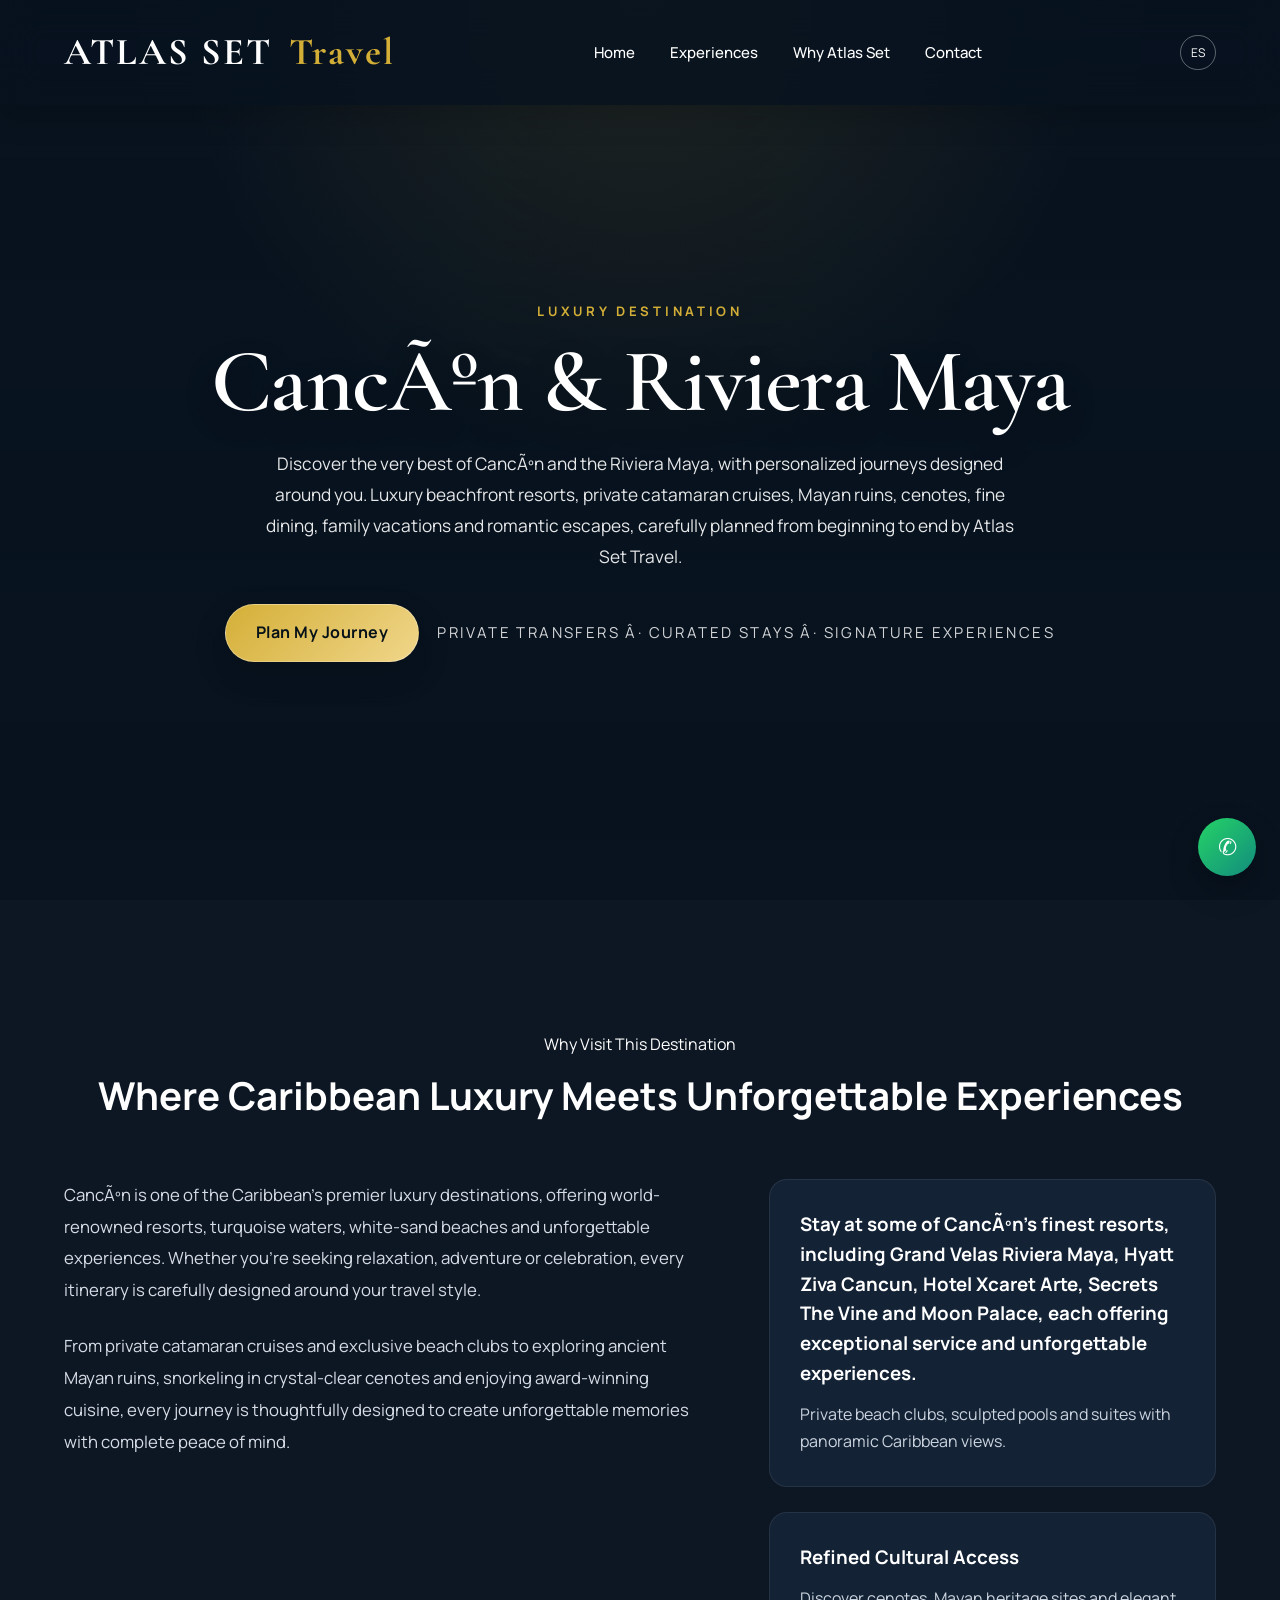
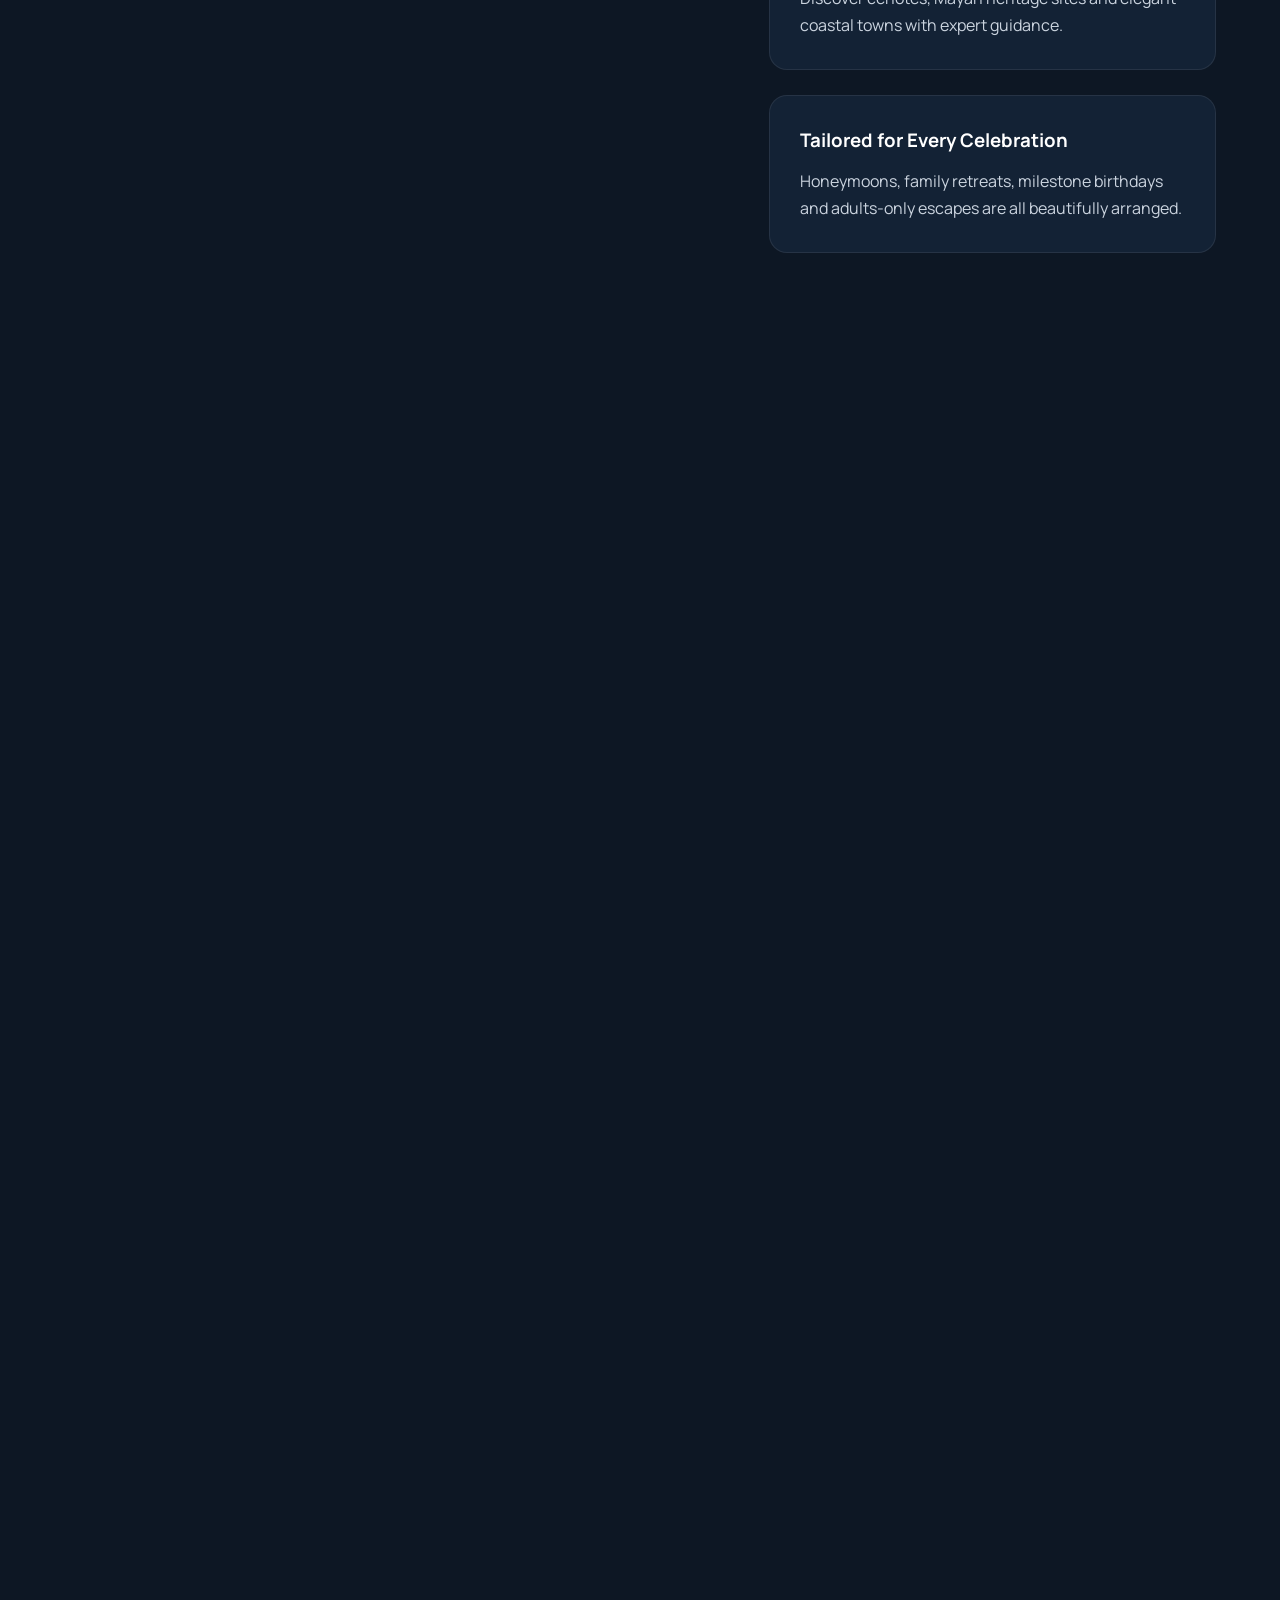
==== destinations/cancun.html @ 5f615bc3 "Initial production-ready Atlas Set website - Added destination pages (Cancun, Punta Cana, Orlando, H" ====
<!DOCTYPE html>
<html lang="en" data-page="cancun">

<head>

<meta charset="UTF-8">
<meta name="viewport" content="width=device-width, initial-scale=1.0">

<title data-lang="page.title">Cancún Luxury Vacations | Atlas Set Travel</title>

<meta name="description"
content="Discover Cancun with Atlas Set Travel. Luxury resorts, family vacations, romantic escapes, all-inclusive experiences and personalized travel planning."
data-lang="meta.description">

<meta name="keywords"
content="Cancun vacations, Riviera Maya, luxury resorts, all inclusive, Mexico travel, Atlas Set Travel">

<meta name="author"
content="Atlas Set Travel">

<meta property="og:title"
content="Cancún | Atlas Set Travel">

<meta property="og:description"
content="Luxury travel planning for Cancun & Riviera Maya.">

<meta property="og:image"
content="../og-image.svg">

<meta property="og:type"
content="website">

<meta property="og:url"
content="https://atlassettravel.com/destinations/cancun.html">

<meta property="og:locale"
content="en_US">

<meta name="twitter:card"
content="summary_large_image">

<meta name="twitter:title"
content="Cancún | Atlas Set Travel">

<meta name="twitter:description"
content="Luxury travel planning for Cancun & Riviera Maya.">

<link rel="canonical"
href="https://atlassettravel.com/destinations/cancun.html">

<link rel="icon"
href="../favicon.svg"
type="image/svg+xml">

<link rel="preconnect"
href="https://fonts.googleapis.com">

<link rel="preconnect"
href="https://fonts.gstatic.com"
crossorigin>

<link href="https://fonts.googleapis.com/css2?family=Cormorant+Garamond:wght@500;600;700&family=Manrope:wght@300;400;500;600;700&display=swap"
rel="stylesheet">

<link rel="stylesheet"
href="../css/style.css">

</head>

<body>

<header class="site-header">

<div class="container header-container">

<a href="../index.html"
class="logo"
aria-label="Atlas Set Travel home">

ATLAS SET <span>Travel</span>

</a>

<nav aria-label="Primary navigation">

<ul class="nav-links">

<li><a href="../index.html" data-lang="nav.home">Home</a></li>

<li><a href="../index.html#experiences" data-lang="nav.experiences">Experiences</a></li>

<li><a href="../index.html#why-atlas-set" data-lang="nav.why">Why Atlas Set</a></li>

<li><a href="../index.html#contact" data-lang="nav.contact">Contact</a></li>

</ul>

</nav>

<button class="language" type="button" id="language-toggle" aria-label="Switch language">
EN
</button>

</div>

</header>

<main>

<section class="destination-hero">

<div class="hero-overlay"></div>

<div class="hero-content">

<span class="eyebrow" data-lang="hero.eyebrow">
Luxury Destination
</span>

<h1 data-lang="hero.title">
Cancún & Riviera Maya
</h1>

<p data-lang="hero.text">

Discover the very best of Cancún and the Riviera Maya,
with personalized journeys designed around you.
Luxury beachfront resorts, private catamaran cruises,
Mayan ruins, cenotes, fine dining,
family vacations and romantic escapes,
carefully planned from beginning to end by Atlas Set Travel.

</p>

<div class="hero-actions">

<a href="../index.html#contact"
class="btn btn-primary"
data-lang="hero.cta">

Plan My Journey

</a>

<span class="hero-note" data-lang="hero.note">
Private transfers · Curated stays · Signature experiences
</span>

</div>

</div>

</section>

<section class="destination-intro" id="why">

    <div class="container">

        <div class="section-heading">

            <span class="eyebrow" data-lang="why.eyebrow">Why Visit This Destination</span>

            <h2 data-lang="why.title">Where Caribbean Luxury Meets Unforgettable Experiences</h2>

        </div>

        <div class="destination-grid">

            <div class="destination-text">

                <p data-lang="why.p1">
                    Cancún is one of the Caribbean's premier luxury destinations,
offering world-renowned resorts, turquoise waters,
white-sand beaches and unforgettable experiences.
Whether you're seeking relaxation, adventure or celebration,
every itinerary is carefully designed around your travel style.
                </p>

                <p data-lang="why.p2">
From private catamaran cruises and exclusive beach clubs
to exploring ancient Mayan ruins, snorkeling in crystal-clear
cenotes and enjoying award-winning cuisine,
every journey is thoughtfully designed
to create unforgettable memories with complete peace of mind.
</p>

            </div>

            <div class="destination-highlights">

                <div class="highlight-card">

                    <h3 data-lang="why.card1.title">Stay at some of Cancún's finest resorts,
including Grand Velas Riviera Maya,
Hyatt Ziva Cancun, Hotel Xcaret Arte,
Secrets The Vine and Moon Palace,
each offering exceptional service and unforgettable experiences.</h3>

                    <p data-lang="why.card1.text">
                        Private beach clubs, sculpted pools and suites with panoramic Caribbean views.
                    </p>

                </div>

                <div class="highlight-card">

                    <h3 data-lang="why.card2.title">Refined Cultural Access</h3>

                    <p data-lang="why.card2.text">
                        Discover cenotes, Mayan heritage sites and elegant coastal towns with expert guidance.
                    </p>

                </div>

                <div class="highlight-card">

                    <h3 data-lang="why.card3.title">Tailored for Every Celebration</h3>

                    <p data-lang="why.card3.text">
                        Honeymoons, family retreats, milestone birthdays and adults-only escapes are all beautifully arranged.
                    </p>

                </div>

            </div>

        </div>

    </div>

</section>

<section class="destination-intro" id="atlas-insight">

    <div class="container">

        <div class="section-heading">

            <span class="eyebrow" data-lang="atlasInsight.eyebrow">ATLAS INSIGHT</span>

            <h2 data-lang="atlasInsight.title">Why Atlas Recommends Cancun</h2>

        </div>

        <div class="destination-text">

            <p data-lang="atlasInsight.intro">
                Instead of describing Cancun as a tourist destination, explain why Atlas Set recommends it for different traveler profiles.
            </p>

        </div>

        <div class="feature-grid">

            <article class="highlight-card feature-card reveal">

                <span class="resort-badge" aria-hidden="true">&#10022;</span>

                <h3 data-lang="atlasInsight.card1.title">Luxury Without Compromise</h3>

                <p data-lang="atlasInsight.card1.text">
                    Cancun offers world-class resorts, exceptional service, and beautiful Caribbean beaches while remaining one of the best luxury values in the region.
                </p>

            </article>

            <article class="highlight-card feature-card reveal">

                <span class="resort-badge" aria-hidden="true">&#9671;</span>

                <h3 data-lang="atlasInsight.card2.title">Perfect for Every Traveler</h3>

                <p data-lang="atlasInsight.card2.text">
                    Whether you're planning a honeymoon, family vacation, friends getaway or relaxing escape, Cancun adapts beautifully to every travel style.
                </p>

            </article>

            <article class="highlight-card feature-card reveal">

                <span class="resort-badge" aria-hidden="true">&#9992;</span>

                <h3 data-lang="atlasInsight.card3.title">Easy & Stress-Free</h3>

                <p data-lang="atlasInsight.card3.text">
                    Direct flights, excellent infrastructure and countless activities make Cancun one of the easiest international destinations to enjoy.
                </p>

            </article>

            <article class="highlight-card feature-card reveal">

                <span class="resort-badge" aria-hidden="true">&#9679;</span>

                <h3 data-lang="atlasInsight.card4.title">Designed Around You</h3>

                <p data-lang="atlasInsight.card4.text">
                    Atlas Set doesn't simply recommend Cancun. We design the entire experience around your preferences, pace and travel goals.
                </p>

            </article>

        </div>

    </div>

</section>

<section class="destination-intro" id="experience-cancun">

    <div class="container">

        <div class="section-heading">

            <span class="eyebrow" data-lang="experience.eyebrow">DISCOVER THE EXPERIENCE</span>

            <h2 data-lang="experience.title">Experience Cancun Before You Arrive</h2>

        </div>

        <div class="destination-text">

            <p data-lang="experience.intro">
                Cancun is more than beautiful beaches. It is sunrise walks along the Caribbean, unforgettable sunsets, world-class resorts, vibrant culture, exceptional cuisine, and moments that become lifelong memories.
            </p>

        </div>

        <div class="highlight-card experience-media reveal" role="img" aria-label="Destination video placeholder">

            <div class="experience-media-overlay">

                <span class="experience-media-play" aria-hidden="true">&#9658;</span>

                <h3 data-lang="experience.media.title">Experience the Destination</h3>

                <a href="../index.html#contact" class="btn btn-light" data-lang="experience.media.cta">
                    &#9658; Watch Destination Highlights
                </a>

            </div>

        </div>

        <div class="feature-grid">

            <article class="highlight-card feature-card reveal">

                <span class="resort-badge" aria-hidden="true">&#10022;</span>

                <h3 data-lang="experience.card1.title">Luxury Resorts</h3>

                <p data-lang="experience.card1.text">
                    World-class accommodations selected for every travel style.
                </p>

            </article>

            <article class="highlight-card feature-card reveal">

                <span class="resort-badge" aria-hidden="true">&#8776;</span>

                <h3 data-lang="experience.card2.title">Caribbean Beaches</h3>

                <p data-lang="experience.card2.text">
                    Crystal-clear turquoise waters and white sand.
                </p>

            </article>

            <article class="highlight-card feature-card reveal">

                <span class="resort-badge" aria-hidden="true">&#9671;</span>

                <h3 data-lang="experience.card3.title">Unique Experiences</h3>

                <p data-lang="experience.card3.text">
                    Private tours, sailing, snorkeling, cenotes and unforgettable adventures.
                </p>

            </article>

            <article class="highlight-card feature-card reveal">

                <span class="resort-badge" aria-hidden="true">&#9679;</span>

                <h3 data-lang="experience.card4.title">Personalized Planning</h3>

                <p data-lang="experience.card4.text">
                    Every itinerary is designed around your preferences by Atlas Set.
                </p>

            </article>

        </div>

    </div>

</section>

<section class="destination-intro" id="signature-experiences">

    <div class="container">

        <div class="section-heading">

            <span class="eyebrow" data-lang="signature.eyebrow">CURATED EXPERIENCES</span>

            <h2 data-lang="signature.title">Moments Worth Traveling For</h2>

        </div>

        <div class="destination-text">

            <p data-lang="signature.intro">
                Every destination has attractions. The difference is experiencing them the right way. At Atlas Set we help you choose experiences that truly match your travel style.
            </p>

        </div>

        <div class="resort-grid">

            <article class="resort-card reveal">

                <div class="resort-image" style="background-image: linear-gradient(135deg, rgba(8,19,31,.18), rgba(8,19,31,.45)), url('https://images.unsplash.com/photo-1522708323590-d24dbb6b0267?auto=format&fit=crop&w=1200&q=80');" aria-hidden="true"></div>

                <div class="resort-content">

                    <div class="resort-top">

                        <div>

                            <p class="rating" aria-hidden="true">✦</p>

                            <h3 data-lang="signature.card1.title">Luxury Catamaran to Isla Mujeres</h3>

                        </div>

                        <span class="resort-badge" data-lang="signature.badge">Recommended by Atlas Set</span>

                    </div>

                    <p data-lang="signature.card1.text">
                        Sail the turquoise coast on a private catamaran with elevated service, curated stops and relaxed island elegance.
                    </p>

                    <a href="../index.html#contact" class="btn btn-secondary" data-lang="signature.cta">Learn More</a>

                </div>

            </article>

            <article class="resort-card reveal">

                <div class="resort-image" style="background-image: linear-gradient(135deg, rgba(8,19,31,.18), rgba(8,19,31,.45)), url('https://images.unsplash.com/photo-1500375592092-40eb2168fd21?auto=format&fit=crop&w=1200&q=80');" aria-hidden="true"></div>

                <div class="resort-content">

                    <div class="resort-top">

                        <div>

                            <p class="rating" aria-hidden="true">✧</p>

                            <h3 data-lang="signature.card2.title">Private Cenote Experience</h3>

                        </div>

                        <span class="resort-badge" data-lang="signature.badge">Recommended by Atlas Set</span>

                    </div>

                    <p data-lang="signature.card2.text">
                        Discover hidden cenotes with private access, personalized guidance and an atmosphere designed for calm exploration.
                    </p>

                    <a href="../index.html#contact" class="btn btn-secondary" data-lang="signature.cta">Learn More</a>

                </div>

            </article>

            <article class="resort-card reveal">

                <div class="resort-image" style="background-image: linear-gradient(135deg, rgba(8,19,31,.18), rgba(8,19,31,.45)), url('https://images.unsplash.com/photo-1519046904884-53103b34b206?auto=format&fit=crop&w=1200&q=80');" aria-hidden="true"></div>

                <div class="resort-content">

                    <div class="resort-top">

                        <div>

                            <p class="rating" aria-hidden="true">✦</p>

                            <h3 data-lang="signature.card3.title">Sunset Dinner Cruise</h3>

                        </div>

                        <span class="resort-badge" data-lang="signature.badge">Recommended by Atlas Set</span>

                    </div>

                    <p data-lang="signature.card3.text">
                        Enjoy golden-hour views, refined dining and curated ambiance while the Caribbean horizon sets the tone.
                    </p>

                    <a href="../index.html#contact" class="btn btn-secondary" data-lang="signature.cta">Learn More</a>

                </div>

            </article>

            <article class="resort-card reveal">

                <div class="resort-image" style="background-image: linear-gradient(135deg, rgba(8,19,31,.18), rgba(8,19,31,.45)), url('https://images.unsplash.com/photo-1471922694854-ff1b63b20054?auto=format&fit=crop&w=1200&q=80');" aria-hidden="true"></div>

                <div class="resort-content">

                    <div class="resort-top">

                        <div>

                            <p class="rating" aria-hidden="true">✧</p>

                            <h3 data-lang="signature.card4.title">Luxury Spa & Wellness Day</h3>

                        </div>

                        <span class="resort-badge" data-lang="signature.badge">Recommended by Atlas Set</span>

                    </div>

                    <p data-lang="signature.card4.text">
                        Reconnect with exclusive spa rituals, oceanfront wellness treatments and a fully restorative day.
                    </p>

                    <a href="../index.html#contact" class="btn btn-secondary" data-lang="signature.cta">Learn More</a>

                </div>

            </article>

            <article class="resort-card reveal">

                <div class="resort-image" style="background-image: linear-gradient(135deg, rgba(8,19,31,.18), rgba(8,19,31,.45)), url('https://images.unsplash.com/photo-1528150177508-7cc0eb8f8f24?auto=format&fit=crop&w=1200&q=80');" aria-hidden="true"></div>

                <div class="resort-content">

                    <div class="resort-top">

                        <div>

                            <p class="rating" aria-hidden="true">✦</p>

                            <h3 data-lang="signature.card5.title">Snorkeling & Underwater Museum</h3>

                        </div>

                        <span class="resort-badge" data-lang="signature.badge">Recommended by Atlas Set</span>

                    </div>

                    <p data-lang="signature.card5.text">
                        Explore vibrant marine life and immersive underwater art with private coordination and premium comfort.
                    </p>

                    <a href="../index.html#contact" class="btn btn-secondary" data-lang="signature.cta">Learn More</a>

                </div>

            </article>

            <article class="resort-card reveal">

                <div class="resort-image" style="background-image: linear-gradient(135deg, rgba(8,19,31,.18), rgba(8,19,31,.45)), url('https://images.unsplash.com/photo-1507525428034-b723cf961d3e?auto=format&fit=crop&w=1200&q=80');" aria-hidden="true"></div>

                <div class="resort-content">

                    <div class="resort-top">

                        <div>

                            <p class="rating" aria-hidden="true">✧</p>

                            <h3 data-lang="signature.card6.title">Private Tulum & Riviera Maya Tour</h3>

                        </div>

                        <span class="resort-badge" data-lang="signature.badge">Recommended by Atlas Set</span>

                    </div>

                    <p data-lang="signature.card6.text">
                        Combine Mayan heritage, coastal beauty and tailored pacing on a private full-day Riviera journey.
                    </p>

                    <a href="../index.html#contact" class="btn btn-secondary" data-lang="signature.cta">Learn More</a>

                </div>

            </article>

        </div>

    </div>

</section>

<section class="destination-intro" id="explore-cancun">

    <div class="container">

        <div class="section-heading">

            <span class="eyebrow" data-lang="explore.eyebrow">EXPLORE THE DESTINATION</span>

            <h2 data-lang="explore.title">Everything Within Easy Reach</h2>

        </div>

        <div class="destination-text">

            <p data-lang="explore.intro">
                One of Cancun's greatest advantages is how close everything is. From luxury resorts and white-sand beaches to cultural landmarks and unforgettable excursions, every experience is just a short journey away.
            </p>

        </div>

        <div class="highlight-card experience-media reveal" role="img" aria-label="Cancun destination map placeholder">

            <div class="experience-media-overlay">

                <span class="experience-media-play" aria-hidden="true">&#9678;</span>

                <h3 data-lang="explore.map.title">Cancun at a Glance</h3>

                <p data-lang="explore.map.text">Airport, coastlines, islands and day-trip icons all within easy reach.</p>

            </div>

        </div>

        <div class="feature-grid">

            <article class="highlight-card feature-card reveal">

                <p class="rating" aria-hidden="true">&#9992;</p>

                <h3 data-lang="explore.card1.title">Cancun International Airport</h3>

                <p data-lang="explore.card1.text">Fast arrival access with direct transfer options to major resort areas.</p>

                <span class="resort-badge" data-lang="explore.card1.time">Approx. 25 min</span>

            </article>

            <article class="highlight-card feature-card reveal">

                <p class="rating" aria-hidden="true">&#9728;</p>

                <h3 data-lang="explore.card2.title">Hotel Zone</h3>

                <p data-lang="explore.card2.text">The heart of beachfront stays, dining and premium nightlife experiences.</p>

                <span class="resort-badge" data-lang="explore.card2.time">Approx. 15 min</span>

            </article>

            <article class="highlight-card feature-card reveal">

                <p class="rating" aria-hidden="true">&#8776;</p>

                <h3 data-lang="explore.card3.title">Playa Delfines</h3>

                <p data-lang="explore.card3.text">An iconic public beach known for wide white sands and turquoise views.</p>

                <span class="resort-badge" data-lang="explore.card3.time">Approx. 20 min</span>

            </article>

            <article class="highlight-card feature-card reveal">

                <p class="rating" aria-hidden="true">&#9875;</p>

                <h3 data-lang="explore.card4.title">Isla Mujeres</h3>

                <p data-lang="explore.card4.text">A calm island escape reached by ferry, perfect for a polished day trip.</p>

                <span class="resort-badge" data-lang="explore.card4.time">Approx. 35 min</span>

            </article>

            <article class="highlight-card feature-card reveal">

                <p class="rating" aria-hidden="true">&#10022;</p>

                <h3 data-lang="explore.card5.title">MUSA Museum</h3>

                <p data-lang="explore.card5.text">Underwater sculpture galleries blended with marine life and clear waters.</p>

                <span class="resort-badge" data-lang="explore.card5.time">Approx. 30 min</span>

            </article>

            <article class="highlight-card feature-card reveal">

                <p class="rating" aria-hidden="true">&#10047;</p>

                <h3 data-lang="explore.card6.title">Xcaret</h3>

                <p data-lang="explore.card6.text">Nature, culture and evening performances in one of Riviera Maya's top parks.</p>

                <span class="resort-badge" data-lang="explore.card6.time">Approx. 75 min</span>

            </article>

            <article class="highlight-card feature-card reveal">

                <p class="rating" aria-hidden="true">&#10052;</p>

                <h3 data-lang="explore.card7.title">Xel-Ha</h3>

                <p data-lang="explore.card7.text">A natural aquatic park ideal for snorkeling, floating coves and relaxed adventure.</p>

                <span class="resort-badge" data-lang="explore.card7.time">Approx. 95 min</span>

            </article>

            <article class="highlight-card feature-card reveal">

                <p class="rating" aria-hidden="true">&#9962;</p>

                <h3 data-lang="explore.card8.title">Tulum (Day Trip)</h3>

                <p data-lang="explore.card8.text">Cliffside ruins, beach clubs and bohemian elegance on a curated full-day route.</p>

                <span class="resort-badge" data-lang="explore.card8.time">Approx. 120 min</span>

            </article>

        </div>

    </div>

</section>

<section class="destination-intro" id="resorts">

    <div class="container">

        <div class="section-heading">

            <span class="eyebrow" data-lang="resorts.eyebrow">Featured Luxury Resorts</span>

            <h2 data-lang="resorts.title">Hotels chosen for design, discretion and unforgettable views</h2>

        </div>

        <div class="resort-grid">

            <article class="resort-card reveal">

                <div class="resort-image resort-image-one" aria-hidden="true"></div>

                <div class="resort-content">

                    <div class="resort-top">

                        <div>

                            <h3 data-lang="resorts.card1.name">Grand Velas Riviera Maya</h3>

                            <p class="rating" aria-label="Five star rating">★★★★★</p>

                        </div>

                        <span class="resort-badge" data-lang="resorts.card1.badge">Luxury</span>

                    </div>

                    <div class="resort-meta">

                        <span class="resort-category" data-lang="resorts.card1.category">Family</span>

                        <span class="resort-price" data-lang="resorts.card1.price">From $$$</span>

                    </div>

                    <p class="location" data-lang="resorts.card1.location">Riviera Maya, Mexico</p>

                    <p data-lang="resorts.card1.text">
                        A polished all-inclusive retreat with signature suites, private beach access and elevated dining experiences.
                    </p>

                    <a href="../index.html#contact" class="btn btn-secondary" data-lang="resorts.cta">Explore Resort</a>

                </div>

            </article>

            <article class="resort-card reveal">

                <div class="resort-image resort-image-two" aria-hidden="true"></div>

                <div class="resort-content">

                    <div class="resort-top">

                        <div>

                            <h3 data-lang="resorts.card2.name">Secrets The Vine</h3>

                            <p class="rating" aria-label="Five star rating">★★★★★</p>

                        </div>

                        <span class="resort-badge" data-lang="resorts.card2.badge">Adults Only</span>

                    </div>

                    <div class="resort-meta">

                        <span class="resort-category" data-lang="resorts.card2.category">Romance</span>

                        <span class="resort-price" data-lang="resorts.card2.price">From $$$</span>

                    </div>

                    <p class="location" data-lang="resorts.card2.location">Cancún, Mexico</p>

                    <p data-lang="resorts.card2.text">
                        An intimate adults-only escape with rooftop evenings, spa rituals and serene suites overlooking the sea.
                    </p>

                    <a href="../index.html#contact" class="btn btn-secondary" data-lang="resorts.cta">Explore Resort</a>

                </div>

            </article>

            <article class="resort-card reveal">

                <div class="resort-image resort-image-three" aria-hidden="true"></div>

                <div class="resort-content">

                    <div class="resort-top">

                        <div>

                            <h3 data-lang="resorts.card3.name">Hyatt Ziva Riviera Maya</h3>

                            <p class="rating" aria-label="Five star rating">★★★★★</p>

                        </div>

                        <span class="resort-badge" data-lang="resorts.card3.badge">Family Friendly</span>

                    </div>

                    <div class="resort-meta">

                        <span class="resort-category" data-lang="resorts.card3.category">Luxury</span>

                        <span class="resort-price" data-lang="resorts.card3.price">From $$$</span>

                    </div>

                    <p class="location" data-lang="resorts.card3.location">Playa del Carmen, Mexico</p>

                    <p data-lang="resorts.card3.text">
                        A modern resort for family travel with refined service, expansive pools and effortless beachside comfort.
                    </p>

                    <a href="../index.html#contact" class="btn btn-secondary" data-lang="resorts.cta">Explore Resort</a>

                </div>

            </article>

        </div>

    </div>

</section>

<section class="destination-intro destination-gallery-section">

    <div class="container">

        <div class="section-heading">

            <span class="eyebrow" data-lang="gallery.eyebrow">Luxury Gallery</span>

            <h2 data-lang="gallery.title">A closer look at the atmosphere of the coast</h2>

        </div>

        <div class="gallery-grid">

            <figure class="gallery-item reveal gallery-item-one">
                <img src="https://images.unsplash.com/photo-1506744038136-46273834b3fb?auto=format&fit=crop&w=1200&q=80" alt="Private beach at a luxury resort in Cancun" loading="lazy" decoding="async">
                <figcaption data-lang="gallery.fig1">Private Beach</figcaption>
            </figure>

            <figure class="gallery-item reveal gallery-item-two">
                <img src="https://images.unsplash.com/photo-1519046904884-53103b34b206?auto=format&fit=crop&w=1200&q=80" alt="Elegant beachfront dining experience" loading="lazy" decoding="async">
                <figcaption data-lang="gallery.fig2">Sunset Dining</figcaption>
            </figure>

            <figure class="gallery-item reveal gallery-item-three">
                <img src="https://images.unsplash.com/photo-1493558103817-58b2924bce98?auto=format&fit=crop&w=1200&q=80" alt="Infinity pool overlooking the Caribbean Sea" loading="lazy" decoding="async">
                <figcaption data-lang="gallery.fig3">Infinity Pool</figcaption>
            </figure>

            <figure class="gallery-item reveal gallery-item-four">
                <img src="https://images.unsplash.com/photo-1507525428034-b723cf961d3e?auto=format&fit=crop&w=1200&q=80" alt="Luxury suite with ocean views" loading="lazy" decoding="async">
                <figcaption data-lang="gallery.fig4">Ocean Suites</figcaption>
            </figure>

            <figure class="gallery-item reveal gallery-item-five">
                <img src="https://images.unsplash.com/photo-1471922694854-ff1b63b20054?auto=format&fit=crop&w=1200&q=80" alt="Wellness retreat by the sea" loading="lazy" decoding="async">
                <figcaption data-lang="gallery.fig5">Wellness Escape</figcaption>
            </figure>

            <figure class="gallery-item reveal gallery-item-six">
                <img src="https://images.unsplash.com/photo-1500375592092-40eb2168fd21?auto=format&fit=crop&w=1200&q=80" alt="Island views and tropical coastline" loading="lazy" decoding="async">
                <figcaption data-lang="gallery.fig6">Island Views</figcaption>
            </figure>

        </div>

    </div>

</section>

<section class="destination-intro" id="booking">

    <div class="container">

        <div class="section-heading">

            <span class="eyebrow" data-lang="booking.eyebrow">Why Book With Atlas Set</span>

            <h2 data-lang="booking.title">Luxury planning that feels effortless from the first call</h2>

        </div>

        <div class="feature-grid">

            <article class="highlight-card feature-card reveal">

                <h3 data-lang="booking.card1.title">Personalized Planning</h3>

                <p data-lang="booking.card1.text">Every itinerary is shaped around your style, pace and preferred level of privacy.</p>

            </article>

            <article class="highlight-card feature-card reveal">

                <h3 data-lang="booking.card2.title">Trusted Recommendations</h3>

                <p data-lang="booking.card2.text">We select properties and experiences with care, balancing beauty, comfort and value.</p>

            </article>

            <article class="highlight-card feature-card reveal">

                <h3 data-lang="booking.card3.title">Time Saving</h3>

                <p data-lang="booking.card3.text">We manage the details so your trip feels seamless from arrival to departure.</p>

            </article>

            <article class="highlight-card feature-card reveal">

                <h3 data-lang="booking.card4.title">Peace of Mind</h3>

                <p data-lang="booking.card4.text">Thoughtful service, dependable logistics and polished support throughout your stay.</p>

            </article>

        </div>

    </div>

</section>

<section class="destination-intro" id="experiences">

    <div class="container">

        <div class="section-heading">

            <span class="eyebrow" data-lang="experiences.eyebrow">Top Experiences</span>

            <h2 data-lang="experiences.title">Moments that feel effortless and unforgettable</h2>

        </div>

        <div class="destination-grid">

            <div class="destination-text">

                <p data-lang="experiences.p1">
                    Our journeys are built around private transfers, preferred reservations and intimate access to the region's most exceptional experiences.
                </p>

                <p data-lang="experiences.p2">
                    From sailing the turquoise shores to tasting chef-led cuisine and exploring hidden cenotes, each day is shaped with the ease of a world-class itinerary.
                </p>

            </div>

            <div class="destination-highlights">

                <div class="highlight-card">

                    <h3 data-lang="experiences.card1.title">Private Catamaran Sailing</h3>

                    <p data-lang="experiences.card1.text">
                        Sunset cruises, champagne service and secluded coves along the coast.
                    </p>

                </div>

                <div class="highlight-card">

                    <h3 data-lang="experiences.card2.title">Isla Mujeres Day Escape</h3>

                    <p data-lang="experiences.card2.text">
                        A polished island retreat with beach clubs, waterside dining and quiet luxury.
                    </p>

                </div>

                <div class="highlight-card">

                    <h3 data-lang="experiences.card3.title">Riviera Maya Wellness</h3>

                    <p data-lang="experiences.card3.text">
                        Spa days, yoga by the sea and restorative treatments in serene settings.
                    </p>

                </div>

            </div>

        </div>

    </div>

</section>

<section class="destination-intro" id="timing">

    <div class="container">

        <div class="section-heading">

            <span class="eyebrow" data-lang="timing.eyebrow">Best Time to Visit</span>

            <h2 data-lang="timing.title">Choose the season that suits your pace</h2>

        </div>

        <div class="destination-grid">

            <div class="destination-text">

                <p data-lang="timing.p1">
                    The sweet spot for warm waters and ideal weather runs from December through April, when the air is bright and the coastline feels especially serene.
                </p>

                <p data-lang="timing.p2">
                    For a quieter, more intimate escape, late spring and early fall can offer excellent value while still preserving the region's signature beauty.
                </p>

            </div>

            <div class="destination-highlights">

                <div class="highlight-card">

                    <h3 data-lang="timing.card1.title">December to April</h3>

                    <p data-lang="timing.card1.text">
                        The most popular window for sunshine, ocean breezes and full resort energy.
                    </p>

                </div>

                <div class="highlight-card">

                    <h3 data-lang="timing.card2.title">May to November</h3>

                    <p data-lang="timing.card2.text">
                        A calmer rhythm with fewer crowds and more room for spontaneity.
                    </p>

                </div>

            </div>

        </div>

    </div>

</section>

<section class="destination-intro" id="tips">

    <div class="container">

        <div class="section-heading">

            <span class="eyebrow" data-lang="tips.eyebrow">Travel Tips</span>

            <h2 data-lang="tips.title">Everything we recommend for a seamless stay</h2>

        </div>

        <div class="destination-highlights">

            <div class="highlight-card">

                <h3 data-lang="tips.card1.title">Reserve Early</h3>

                <p data-lang="tips.card1.text">
                    Secure preferred suites and dining reservations well in advance for the best availability.
                </p>

            </div>

            <div class="highlight-card">

                <h3 data-lang="tips.card2.title">Arrange Airport Transfers</h3>

                <p data-lang="tips.card2.text">
                    Private arrival and departure services create a calm, efficient first and last impression.
                </p>

            </div>

            <div class="highlight-card">

                <h3 data-lang="tips.card3.title">Plan Around the Pace</h3>

                <p data-lang="tips.card3.text">
                    Balance resort time with excursions so the journey feels restorative rather than rushed.
                </p>

            </div>

        </div>

    </div>

</section>

<section class="destination-intro" id="trust">

    <div class="container">

        <div class="section-heading">

            <span class="eyebrow" data-lang="trust.eyebrow">Why Travelers Choose Atlas Set</span>

            <h2 data-lang="trust.title">Thoughtful planning that creates confidence from the first conversation</h2>

        </div>

        <div class="feature-grid trust-grid">

            <article class="highlight-card feature-card">

                <h3 data-lang="trust.card1.title">Personalized Planning</h3>

                <p data-lang="trust.card1.text">Every itinerary is shaped around your travel style, pace and priorities.</p>

            </article>

            <article class="highlight-card feature-card">

                <h3 data-lang="trust.card2.title">No Booking Stress</h3>

                <p data-lang="trust.card2.text">We coordinate the details so you can enjoy the trip without the complications.</p>

            </article>

            <article class="highlight-card feature-card">

                <h3 data-lang="trust.card3.title">Luxury Recommendations</h3>

                <p data-lang="trust.card3.text">We suggest properties and experiences that balance comfort, design and value.</p>

            </article>

            <article class="highlight-card feature-card">

                <h3 data-lang="trust.card4.title">One Point of Contact</h3>

                <p data-lang="trust.card4.text">You stay connected to a trusted advisor from planning through departure.</p>

            </article>

        </div>

        <div class="trust-strip">

            <span data-lang="trust.tag1">✓ Personalized itinerary design</span>

            <span data-lang="trust.tag2">✓ Preferred resort access</span>

            <span data-lang="trust.tag3">✓ Direct support before and during travel</span>

        </div>

    </div>

</section>

<section class="destination-intro" id="process">

    <div class="container">

        <div class="section-heading">

            <span class="eyebrow" data-lang="process.eyebrow">Planning Process</span>

            <h2 data-lang="process.title">A clear path from inspiration to departure</h2>

        </div>

        <div class="timeline">

            <div class="timeline-step">

                <span>01</span>

                <h3 data-lang="process.step1">Consultation</h3>

            </div>

            <div class="timeline-step">

                <span>02</span>

                <h3 data-lang="process.step2">Planning</h3>

            </div>

            <div class="timeline-step">

                <span>03</span>

                <h3 data-lang="process.step3">Proposal</h3>

            </div>

            <div class="timeline-step">

                <span>04</span>

                <h3 data-lang="process.step4">Booking</h3>

            </div>

            <div class="timeline-step">

                <span>05</span>

                <h3 data-lang="process.step5">Travel Support</h3>

            </div>

        </div>

    </div>

</section>

<section class="destination-intro" id="testimonials">

    <div class="container">

        <div class="section-heading">

            <span class="eyebrow" data-lang="testimonials.eyebrow">Client Feedback</span>

            <h2 data-lang="testimonials.title">Trusted by travelers who value thoughtful service</h2>

        </div>

        <div class="testimonial-grid">

            <article class="testimonial-card">

                <p data-lang="testimonials.q1">“Every detail felt effortless. The resort selection and timing were exceptional.”</p>

                <strong data-lang="testimonials.a1">— Elena & Marcus</strong>

            </article>

            <article class="testimonial-card">

                <p data-lang="testimonials.q2">“We felt guided from the first call to the final day of our trip.”</p>

                <strong data-lang="testimonials.a2">— Sofia L.</strong>

            </article>

            <article class="testimonial-card">

                <p data-lang="testimonials.q3">“A seamless experience with beautiful recommendations and zero stress.”</p>

                <strong data-lang="testimonials.a3">— Daniel R.</strong>

            </article>

        </div>

    </div>

</section>

<section class="destination-intro" id="services">

    <div class="container">

        <div class="section-heading">

            <span class="eyebrow" data-lang="services.eyebrow">Frequently Requested Services</span>

            <h2 data-lang="services.title">Services designed to make luxury travel feel simpler</h2>

        </div>

        <div class="service-grid">

            <div class="service-pill" data-lang="services.item1">Luxury Resorts</div>

            <div class="service-pill" data-lang="services.item2">All Inclusive</div>

            <div class="service-pill" data-lang="services.item3">Honeymoons</div>

            <div class="service-pill" data-lang="services.item4">Family Travel</div>

            <div class="service-pill" data-lang="services.item5">Cruises</div>

            <div class="service-pill" data-lang="services.item6">Private Transfers</div>

            <div class="service-pill" data-lang="services.item7">Travel Insurance</div>

        </div>

    </div>

</section>

<section class="destination-intro" id="faq">

    <div class="container">

        <div class="section-heading">

            <span class="eyebrow" data-lang="faq.eyebrow">FAQ</span>

            <h2 data-lang="faq.title">Answers to the details that matter most</h2>

        </div>

        <div class="faq-list">

            <details class="faq-item" open>

                <summary data-lang="faq.q1">Is Cancun suitable for a romantic getaway?</summary>

                <p data-lang="faq.a1">
                    Absolutely. The region offers some of the most refined honeymoon and couples' retreats in the Caribbean.
                </p>

            </details>

            <details class="faq-item">

                <summary data-lang="faq.q2">Can Atlas Set arrange airport transfers and excursions?</summary>

                <p data-lang="faq.a2">
                    Yes. We coordinate private transfers, resort bookings and curated experiences from arrival to departure.
                </p>

            </details>

            <details class="faq-item">

                <summary data-lang="faq.q3">What is the best style of stay for this destination?</summary>

                <p data-lang="faq.a3">
                    Many guests prefer adults-only luxury resorts for romance, while family-friendly properties offer exceptional comfort for multigenerational travel.
                </p>

            </details>

        </div>

    </div>

</section>

<section class="final-cta" id="contact">

    <div class="final-cta-content">

        <span class="eyebrow" data-lang="cta.eyebrow">Tailored Travel Planning</span>

        <h2 data-lang="cta.title">Ready to Experience This Destination Differently?</h2>

        <p data-lang="cta.text">
            We don't simply book hotels. We design journeys around people.
        </p>

        <div class="final-cta-buttons">

            <a href="../index.html#contact" class="btn btn-primary" data-lang="cta.primary">Start Your Journey With Atlas Set</a>

            <a href="mailto:hello@atlassettravel.com" class="btn btn-light" data-lang="contact.emailCta">Contact Atlas Set</a>

        </div>

        <div class="final-cta-contact">

            <span></span>

            <a href="mailto:hello@atlassettravel.com">hello@atlassettravel.com</a>

            <span></span>

        </div>

    </div>

</section>

</main>

<a href="https://wa.me/5219981234567" class="whatsapp-float" aria-label="Contact Atlas Set Travel on WhatsApp" data-lang="whatsapp.aria" data-lang-type="aria-label"></a>

<script src="../js/script.js"></script>

</body>

</html>
---- css/style.css ----
/* =========================================
   ATLAS SET — MAIN STYLESHEET
========================================= */


/* =========================================
   RESET
========================================= */

* {
    margin: 0;
    padding: 0;
    box-sizing: border-box;
}

:root {
    --gold: #d4af37;
    --gold-dark: #b18a22;
    --white: #ffffff;
    --dark: #08131f;
    --dark-soft: #14202a;
    --cream: #f6f2eb;
    --text-dark: #17232c;
    --text-gray: #687178;
}

html {
    scroll-behavior: smooth;
    scroll-padding-top: 110px;
}

body {
    overflow-x: hidden;
    background: var(--dark);
    color: var(--white);
    font-family: "Manrope", sans-serif;
    line-height: 1.6;
    text-rendering: optimizeLegibility;
    -webkit-font-smoothing: antialiased;
}

img {
    display: block;
    max-width: 100%;
}

button,
input,
textarea,
select {
    font: inherit;
}

a {
    color: inherit;
}

.skip-link {
    position: absolute;
    top: -48px;
    left: 16px;
    z-index: 2000;
    padding: 10px 14px;
    border-radius: 999px;
    background: var(--gold);
    color: #000000;
    text-decoration: none;
    transition: top 0.2s ease;
}

.skip-link:focus {
    top: 16px;
}

::selection {
    background: rgba(212, 175, 55, 0.35);
    color: var(--white);
}

:focus-visible {
    outline: 3px solid rgba(212, 175, 55, 0.6);
    outline-offset: 3px;
}


/* =========================================
   HEADER
========================================= */

.site-header,
.header {
    position: fixed;
    top: 0;
    left: 0;
    z-index: 1000;
    width: 100%;
    background: rgba(8, 19, 31, 0.84);
    backdrop-filter: blur(18px);
    -webkit-backdrop-filter: blur(18px);
    box-shadow: 0 10px 30px rgba(0, 0, 0, 0.18);
    transition:
        background 0.4s ease,
        box-shadow 0.4s ease;
}

.container {
    width: 90%;
    max-width: 1400px;
    margin: auto;
    display: flex;
    align-items: center;
    justify-content: space-between;
    padding: 22px 0;
}

.logo {
    color: var(--white);
    font-family: "Cormorant Garamond", serif;
    font-size: 38px;
    font-weight: 700;
    letter-spacing: 2px;
    text-decoration: none;
    transition: color 0.3s ease, transform 0.3s ease;
}

.logo span {
    display: inline-block;
    margin-left: 6px;
    color: var(--gold);
}

.logo:hover {
    color: var(--gold);
    transform: translateY(-1px);
}

.nav-links {
    display: flex;
    align-items: center;
    gap: 35px;
    list-style: none;
}

.nav-links a {
    position: relative;
    color: var(--white);
    font-size: 15px;
    font-weight: 500;
    text-decoration: none;
    transition: color 0.3s ease, transform 0.3s ease;
    padding-bottom: 4px;
}

.nav-links a::after {
    content: "";
    position: absolute;
    left: 0;
    bottom: -8px;
    width: 0;
    height: 1px;
    background: var(--gold);
    transition: width 0.3s ease;
}

.nav-links a:hover {
    color: var(--gold);
    transform: translateY(-1px);
}

.nav-links a:hover::after {
    width: 100%;
}

.right-menu {
    display: flex;
    align-items: center;
    gap: 18px;
}

.menu-toggle {
    display: none;
    flex-direction: column;
    justify-content: center;
    gap: 4px;
    width: 44px;
    height: 44px;
    border: 1px solid rgba(255, 255, 255, 0.25);
    border-radius: 999px;
    background: transparent;
    cursor: pointer;
}

.menu-toggle span {
    display: block;
    width: 20px;
    height: 2px;
    margin: 0 auto;
    background: var(--white);
    transition: transform 0.2s ease, opacity 0.2s ease;
}

.header.is-open .menu-toggle span:nth-child(1) {
    transform: translateY(6px) rotate(45deg);
}

.header.is-open .menu-toggle span:nth-child(2) {
    opacity: 0;
}

.header.is-open .menu-toggle span:nth-child(3) {
    transform: translateY(-6px) rotate(-45deg);
}

.language {
    padding: 7px 10px;
    border: 1px solid rgba(255, 255, 255, 0.35);
    border-radius: 20px;
    background: transparent;
    color: var(--white);
    font-family: "Manrope", sans-serif;
    font-size: 12px;
    cursor: pointer;
    transition:
        border-color 0.3s ease,
        color 0.3s ease;
}

.language:hover {
    border-color: var(--gold);
    color: var(--gold);
}

.btn-nav {
    padding: 12px 26px;
    border: 1px solid var(--gold);
    border-radius: 30px;
    color: var(--white);
    text-decoration: none;
    transition:
        background 0.3s ease,
        color 0.3s ease,
        transform 0.3s ease;
}

.btn-nav:hover {
    transform: translateY(-2px);
    background: var(--gold);
    color: #000000;
}


/* =========================================
   HERO
========================================= */

.hero {
    position: relative;
    min-height: 100vh;
    display: flex;
    align-items: center;
    justify-content: center;
    background:
        url("https://images.unsplash.com/photo-1507525428034-b723cf961d3e?auto=format&fit=crop&w=1800&q=80")
        center center / cover no-repeat;
    text-align: center;
}

.overlay {
    position: absolute;
    inset: 0;
    background:
        linear-gradient(
            180deg,
            rgba(7, 18, 29, 0.34) 0%,
            rgba(7, 18, 29, 0.48) 55%,
            rgba(7, 18, 29, 0.62) 100%
        );
}

.hero-content {
    position: relative;
    z-index: 2;
    width: 90%;
    max-width: 900px;
    transform: translateY(-25px);
}

.reveal {
    opacity: 0;
    transform: translateY(28px);
    transition:
        opacity 0.7s ease,
        transform 0.7s ease;
}

.reveal.is-visible {
    opacity: 1;
    transform: translateY(0);
}

section,
.method-card,
.why-card,
.experience-card,
.trending-card,
.footer {
    content-visibility: auto;
    contain-intrinsic-size: 1200px 800px;
}

.subtitle {
    display: inline-block;
    color: var(--gold);
    font-size: 15px;
    font-weight: 600;
    letter-spacing: 4px;
    text-transform: uppercase;
}

.hero h1 {
    margin: 25px 0;
    font-family: "Cormorant Garamond", serif;
    font-size: clamp(54px, 6vw, 82px);
    font-weight: 600;
    line-height: 1.05;
}

.hero p {
    max-width: 760px;
    margin: 0 auto 40px;
    color: #eeeeee;
    font-size: 20px;
    line-height: 1.6;
}

.hero-buttons {
    display: flex;
    align-items: center;
    justify-content: center;
    gap: 20px;
    flex-wrap: wrap;
}

.btn {
    display: inline-block;
    padding: 17px 36px;
    border-radius: 40px;
    font-weight: 700;
    letter-spacing: 0.03em;
    text-decoration: none;
    box-shadow: 0 14px 34px rgba(0, 0, 0, 0.15);
    transition:
        transform 0.3s ease,
        background 0.3s ease,
        color 0.3s ease,
        box-shadow 0.3s ease;
}

.btn-primary {
    background: var(--gold);
    color: #000000;
}

.btn-primary:hover {
    transform: translateY(-3px) scale(1.01);
    box-shadow: 0 18px 38px rgba(212, 175, 55, 0.28);
}

.btn-secondary {
    border: 2px solid var(--white);
    background: transparent;
    color: var(--white);
}

.btn-secondary:hover {
    transform: translateY(-3px) scale(1.01);
    background: var(--white);
    color: #000000;
    box-shadow: 0 16px 34px rgba(255, 255, 255, 0.14);
}


/* =========================================
   THE ATLAS METHOD
========================================= */

.atlas-method {
    padding: 130px 5%;
    background: var(--cream);
    color: var(--text-dark);
    scroll-margin-top: 95px;
}

.atlas-method-header {
    max-width: 900px;
    margin: 0 auto 75px;
    text-align: center;
}

.section-eyebrow {
    display: inline-block;
    margin-bottom: 24px;
    color: var(--gold-dark);
    font-size: 13px;
    font-weight: 700;
    letter-spacing: 4px;
    text-transform: uppercase;
}

.atlas-method-header h2 {
    margin-bottom: 28px;
    font-family: "Cormorant Garamond", serif;
    font-size: clamp(46px, 5vw, 68px);
    font-weight: 600;
    line-height: 1.05;
}

.atlas-method-header p {
    max-width: 700px;
    margin: auto;
    color: #5f696f;
    font-size: 18px;
    line-height: 1.8;
}

.method-grid {
    max-width: 1400px;
    margin: auto;
    display: grid;
    grid-template-columns: repeat(4, 1fr);
    gap: 24px;
}

.method-card {
    min-height: 330px;
    padding: 42px 34px;
    border: 1px solid rgba(23, 35, 44, 0.08);
    border-radius: 22px;
    background: var(--white);
    box-shadow: 0 18px 45px rgba(20, 31, 40, 0.06);
    transition:
        transform 0.35s ease,
        box-shadow 0.35s ease,
        border-color 0.35s ease;
}

.method-card:hover {
    transform: translateY(-8px);
    border-color: rgba(177, 138, 34, 0.35);
    box-shadow: 0 28px 60px rgba(20, 31, 40, 0.12);
}

.method-number {
    display: inline-block;
    margin-bottom: 55px;
    color: var(--gold-dark);
    font-family: "Cormorant Garamond", serif;
    font-size: 28px;
    font-weight: 600;
}

.method-card h3 {
    margin-bottom: 18px;
    font-family: "Cormorant Garamond", serif;
    font-size: 34px;
    font-weight: 600;
    line-height: 1.1;
}

.method-card p {
    color: var(--text-gray);
    font-size: 16px;
    line-height: 1.75;
}


/* =========================================
   EXPERIENCES
========================================= */

.experiences {
    padding: 140px 5%;
    background: var(--dark);
    color: var(--white);
    scroll-margin-top: 95px;
}

.section-title {
    max-width: 900px;
    margin: 0 auto 70px;
    text-align: center;
}

.section-title h2 {
    margin: 25px 0;
    font-family: "Cormorant Garamond", serif;
    font-size: clamp(46px, 5vw, 68px);
    font-weight: 600;
    line-height: 1.05;
}

.section-title p {
    max-width: 700px;
    margin: auto;
    color: #c8ced3;
    font-size: 18px;
    line-height: 1.8;
}

.experience-grid {
    max-width: 1450px;
    margin: auto;
    display: grid;
    grid-template-columns: repeat(2, 1fr);
    gap: 28px;
}

.experience-card {
    position: relative;
    height: 420px;
    overflow: hidden;
    border-radius: 28px;
    background-position: center;
    background-size: cover;
    box-shadow: 0 20px 45px rgba(0, 0, 0, 0.18);
    transition:
        transform 0.45s ease,
        box-shadow 0.45s ease;
}

.experience-card:hover {
    transform: translateY(-8px);
    box-shadow: 0 28px 60px rgba(0, 0, 0, 0.3);
}

.experience-card::before {
    content: "";
    position: absolute;
    inset: 0;
    background: inherit;
    background-position: center;
    background-size: cover;
    transition: transform 0.7s ease;
}

.experience-card:hover::before {
    transform: scale(1.05);
}

.experience-overlay {
    position: absolute;
    inset: 0;
    z-index: 1;
    background:
        linear-gradient(
            to top,
            rgba(0, 0, 0, 0.8),
            rgba(0, 0, 0, 0.12)
        );
}

.experience-content {
    position: absolute;
    left: 45px;
    bottom: 42px;
    z-index: 2;
}

.experience-content span {
    color: var(--gold);
    font-size: 13px;
    font-weight: 600;
    letter-spacing: 3px;
    text-transform: uppercase;
}

.experience-content h3 {
    margin-top: 16px;
    color: var(--white);
    font-family: "Cormorant Garamond", serif;
    font-size: 46px;
    font-weight: 600;
    line-height: 1.05;
}

.resort {
    background-image:
        url("https://images.unsplash.com/photo-1573843981267-be1999ff37cd?auto=format&fit=crop&w=1400&q=80");
}

.cruise {
    background-image:
        url("https://images.unsplash.com/photo-1548574505-5e239809ee19?auto=format&fit=crop&w=1400&q=80");
}

.europe {
    background-image:
        url("https://images.unsplash.com/photo-1499856871958-5b9627545d1a?auto=format&fit=crop&w=1400&q=80");
}

.custom {
    background-image:
        url("https://images.unsplash.com/photo-1506744038136-46273834b3fb?auto=format&fit=crop&w=1400&q=80");
}


/* =========================================
   WHY TRAVELERS CHOOSE ATLAS SET
========================================= */

.why-atlas {
    padding: 140px 5%;
    background: #ffffff;
    color: var(--text-dark);
    scroll-margin-top: 95px;
}

.why-atlas-header {
    max-width: 980px;
    margin: 0 auto 80px;
    text-align: center;
}

.why-atlas-header h2 {
    margin: 0 auto 28px;
    font-family: "Cormorant Garamond", serif;
    font-size: clamp(46px, 5vw, 68px);
    font-weight: 600;
    line-height: 1.05;
}

.why-atlas-header p {
    max-width: 720px;
    margin: auto;
    color: #687178;
    font-size: 18px;
    line-height: 1.8;
}

.why-grid {
    max-width: 1400px;
    margin: auto;
    display: grid;
    grid-template-columns: repeat(4, 1fr);
    gap: 24px;
}

.why-card {
    position: relative;
    min-height: 310px;
    padding: 42px 32px;
    border: 1px solid #e7e3dc;
    border-radius: 20px;
    background: #ffffff;
    transition:
        transform 0.35s ease,
        box-shadow 0.35s ease,
        border-color 0.35s ease;
}

.why-card::before {
    content: "";
    position: absolute;
    top: 0;
    left: 32px;
    width: 0;
    height: 3px;
    border-radius: 10px;
    background: var(--gold);
    transition: width 0.35s ease;
}

.why-card:hover {
    transform: translateY(-7px);
    border-color: rgba(177, 138, 34, 0.35);
    box-shadow: 0 24px 55px rgba(20, 31, 40, 0.1);
}

.why-card:hover::before {
    width: 70px;
}

.why-number {
    display: inline-block;
    margin-bottom: 48px;
    color: var(--gold-dark);
    font-family: "Cormorant Garamond", serif;
    font-size: 27px;
    font-weight: 600;
}

.why-card h3 {
    margin-bottom: 18px;
    font-family: "Cormorant Garamond", serif;
    font-size: 32px;
    font-weight: 600;
    line-height: 1.1;
}

.why-card p {
    color: #687178;
    font-size: 16px;
    line-height: 1.75;
}



/* =========================================
   TRENDING DESTINATIONS
========================================= */

.trending-destinations {
    padding: 130px 5%;
    background: var(--cream);
    color: var(--text-dark);
}

.trending-header {
    max-width: 860px;
    margin: 0 auto 65px;
    text-align: center;
}

.trending-header h2 {
    margin: 0 auto 26px;
    font-family: "Cormorant Garamond", serif;
    font-size: clamp(46px, 5vw, 66px);
    font-weight: 600;
    line-height: 1.05;
}

.trending-header p {
    max-width: 680px;
    margin: auto;
    color: var(--text-gray);
    font-size: 17px;
    line-height: 1.8;
}

.trending-grid {
    max-width: 1400px;
    margin: auto;
    display: grid;
    grid-template-columns: repeat(3, 1fr);
    gap: 24px;
}

.trending-card {
    position: relative;
    min-height: 480px;
    overflow: hidden;
    border-radius: 24px;
    background-position: center;
    background-size: cover;
    box-shadow: 0 18px 45px rgba(20, 31, 40, 0.12);
    transition:
        transform 0.4s ease,
        box-shadow 0.4s ease;
}

.trending-card:hover {
    transform: translateY(-7px);
    box-shadow: 0 28px 60px rgba(20, 31, 40, 0.18);
}

.trending-card::before {
    content: "";
    position: absolute;
    inset: 0;
    background: inherit;
    background-position: center;
    background-size: cover;
    transition: transform 0.7s ease;
}

.trending-card:hover::before {
    transform: scale(1.05);
}

.trending-overlay {
    position: absolute;
    inset: 0;
    z-index: 1;
    background:
        linear-gradient(
            to top,
            rgba(5, 13, 22, 0.9) 0%,
            rgba(5, 13, 22, 0.45) 52%,
            rgba(5, 13, 22, 0.12) 100%
        );
}

.trending-content {
    position: absolute;
    left: 34px;
    right: 34px;
    bottom: 34px;
    z-index: 2;
}

.trending-content span {
    color: var(--gold);
    font-size: 12px;
    font-weight: 700;
    letter-spacing: 3px;
    text-transform: uppercase;
}

.trending-content h3 {
    margin: 14px 0 14px;
    color: var(--white);
    font-family: "Cormorant Garamond", serif;
    font-size: 38px;
    font-weight: 600;
    line-height: 1.05;
}

.trending-content p {
    color: #e1e5e8;
    font-size: 15px;
    line-height: 1.7;
}

.trending-content .btn {
    margin-top: 18px;
}

.footer {
    padding: 0 5% 40px;
    background: var(--dark);
    color: #dfe4e8;
}

.footer-container {
    display: flex;
    flex-wrap: wrap;
    gap: 28px;
    align-items: flex-start;
    padding: 44px 0 28px;
}

.footer-brand,
.footer-contact,
.footer-links {
    flex: 1 1 220px;
    min-width: 0;
}

.footer h3,
.footer h4 {
    margin-bottom: 12px;
    color: var(--white);
    font-family: "Cormorant Garamond", serif;
    font-size: 20px;
    font-weight: 600;
}

.footer p,
.footer a {
    color: #cad2d8;
    font-size: 15px;
    line-height: 1.8;
    text-decoration: none;
}

.footer a:hover {
    color: var(--gold);
}

.footer-bottom {
    padding-top: 8px;
    border-top: 1px solid rgba(255, 255, 255, 0.1);
    font-size: 14px;
    color: #9da7b0;
}

.trending-punta-cana {
    background-image:
        url("https://images.unsplash.com/photo-1500375592092-40eb2168fd21?auto=format&fit=crop&w=1200&q=80");
}

.trending-cancun {
    background-image:
        url("https://images.unsplash.com/photo-1519046904884-53103b34b206?auto=format&fit=crop&w=1200&q=80");
}

.trending-orlando {
    background-image:
        url("https://images.unsplash.com/photo-1530549387789-4c1017266635?auto=format&fit=crop&w=1200&q=80");
}

.trending-cruises {
    background-image:
        url("https://images.unsplash.com/photo-1500375592092-40eb2168fd21?auto=format&fit=crop&w=1200&q=80");
}

.trending-europe {
    background-image:
        url("https://images.unsplash.com/photo-1516483638261-f4dbaf036963?auto=format&fit=crop&w=1200&q=80");
}

.trending-hawaii {
    background-image:
        url("https://images.unsplash.com/photo-1507525428034-b723cf961d3e?auto=format&fit=crop&w=1200&q=80");
}

/* =========================================
   FINAL CALL TO ACTION
========================================= */

.final-cta {
    position: relative;
    padding: 150px 5%;
    overflow: hidden;
    background:
        linear-gradient(
            rgba(8, 19, 31, 0.84),
            rgba(8, 19, 31, 0.9)
        ),
        url("https://images.unsplash.com/photo-1469474968028-56623f02e42e?auto=format&fit=crop&w=1800&q=80")
        center / cover no-repeat;
    color: var(--white);
    scroll-margin-top: 95px;
}

.final-cta-content {
    max-width: 950px;
    margin: auto;
    text-align: center;
}

.final-cta h2 {
    margin: 0 auto 28px;
    font-family: "Cormorant Garamond", serif;
    font-size: clamp(48px, 5vw, 72px);
    font-weight: 600;
    line-height: 1.05;
}

.final-cta p {
    max-width: 700px;
    margin: 0 auto 42px;
    color: #d4d9dd;
    font-size: 18px;
    line-height: 1.8;
}

.final-cta-buttons {
    display: flex;
    justify-content: center;
    gap: 18px;
    flex-wrap: wrap;
}

.btn-light {
    border: 1px solid rgba(255, 255, 255, 0.75);
    background: transparent;
    color: var(--white);
}

.btn-light:hover {
    transform: translateY(-3px) scale(1.01);
    background: var(--white);
    color: var(--dark);
    box-shadow: 0 16px 34px rgba(255, 255, 255, 0.16);
}

.final-cta-contact {
    margin-top: 42px;
    display: flex;
    justify-content: center;
    align-items: center;
    gap: 18px;
    flex-wrap: wrap;
    color: #cbd1d5;
    font-size: 14px;
}

.final-cta-contact a {
    text-decoration: none;
    transition: color 0.3s ease;
}

.final-cta-contact a:hover {
    color: var(--gold);
}

.final-cta-contact span {
    width: 34px;
    height: 1px;
    background: rgba(212, 175, 55, 0.65);
}


/* =========================================
   TABLET
========================================= */

@media (max-width: 1100px) {

    .nav-links {
        gap: 20px;
    }

    .nav-links a {
        font-size: 14px;
    }

    .logo {
        font-size: 32px;
    }

    .hero-content {
        transform: translateY(-10px);
    }

    .method-grid,
    .why-grid {
        grid-template-columns: repeat(2, 1fr);
    }

    .trending-grid {
        grid-template-columns: 1fr;
    }

    .trending-card {
        min-height: 420px;
    }
}


/* =========================================
   MOBILE
========================================= */

@media (max-width: 900px) {

    .experiences {
        padding: 100px 5%;
    }

    .experience-grid {
        grid-template-columns: 1fr;
    }

    .experience-card {
        height: 340px;
    }
}

@media (max-width: 768px) {

    .container {
        width: 92%;
        padding: 18px 0;
    }

    .logo {
        font-size: 30px;
    }

    .menu-toggle {
        display: inline-flex;
    }

    .site-nav,
    .right-menu {
        display: none;
        width: 100%;
    }

    .header.is-open .site-nav,
    .header.is-open .right-menu {
        display: flex;
    }

    .site-nav {
        order: 3;
        padding-top: 6px;
    }

    .right-menu {
        order: 4;
        flex-direction: column;
        align-items: flex-start;
        gap: 12px;
        padding-top: 8px;
        padding-bottom: 4px;
    }

    .nav-links {
        flex-direction: column;
        align-items: flex-start;
        gap: 14px;
    }

    .nav-links a {
        font-size: 15px;
    }

    .right-menu .language,
    .right-menu .btn-nav {
        display: inline-flex;
        justify-content: center;
        width: 100%;
    }

    .hero {
        min-height: 100svh;
        padding: 110px 0 50px;
    }

    .hero-content {
        width: 90%;
        transform: none;
        padding-top: 12px;
    }

    .subtitle {
        font-size: 12px;
        letter-spacing: 3px;
        line-height: 1.6;
    }

    .hero h1 {
        margin: 20px 0;
        font-size: 50px;
        line-height: 1;
    }

    .hero p {
        margin-bottom: 30px;
        font-size: 17px;
        line-height: 1.6;
    }

    .hero-buttons {
        flex-direction: column;
        gap: 14px;
    }

    .btn {
        width: 100%;
        max-width: 300px;
        padding: 15px 26px;
    }

    .atlas-method {
        padding: 90px 5%;
    }

    .atlas-method-header {
        margin-bottom: 50px;
    }

    .atlas-method-header h2 {
        font-size: 44px;
    }

    .atlas-method-header p {
        font-size: 16px;
    }

    .method-grid,
    .why-grid {
        grid-template-columns: 1fr;
    }

    .method-card,
    .why-card {
        min-height: auto;
    }

    .method-number {
        margin-bottom: 35px;
    }

    .section-title h2 {
        font-size: 44px;
    }

    .section-title p {
        font-size: 16px;
    }

    .why-atlas {
        padding: 95px 5%;
    }

    .why-atlas-header {
        margin-bottom: 50px;
    }

    .why-atlas-header h2 {
        font-size: 42px;
    }

    .why-atlas-header p {
        font-size: 16px;
    }

    .why-number {
        margin-bottom: 32px;
    }

    .trending-destinations {
        padding: 95px 5%;
    }

    .trending-header {
        margin-bottom: 45px;
    }

    .trending-header h2 {
        font-size: 42px;
    }

    .trending-header p {
        font-size: 16px;
    }

    .trending-card {
        min-height: 360px;
    }

    .final-cta {
        padding: 105px 5%;
    }

    .final-cta h2 {
        font-size: 42px;
    }

    .final-cta p {
        font-size: 16px;
    }

    .final-cta-buttons {
        flex-direction: column;
        align-items: center;
    }

    .final-cta-buttons .btn {
        width: 100%;
        max-width: 310px;
    }

    .final-cta-contact {
        flex-direction: column;
        gap: 10px;
    }

    .final-cta-contact span {
        display: none;
    }

    .footer-container {
        flex-direction: column;
        gap: 24px;
    }

    .footer-bottom {
        text-align: left;
    }
}


/* =========================================
   SMALL MOBILE
========================================= */

@media (max-width: 900px) {

    .resort-grid,
    .gallery-grid,
    .feature-grid,
    .testimonial-grid,
    .service-grid {
        grid-template-columns: 1fr 1fr;
    }

    .timeline {
        grid-template-columns: 1fr 1fr;
    }

    .hero-content h1 {
        font-size: clamp(46px, 8vw, 62px);
    }

    .hero-content p {
        font-size: 1rem;
    }
}

@media (max-width: 600px) {

    .experience-card {
        height: 300px;
        border-radius: 20px;
    }

    .experience-content {
        left: 28px;
        bottom: 28px;
    }

    .experience-content h3 {
        font-size: 38px;
    }

    .destination-grid {
        grid-template-columns: 1fr;
        gap: 32px;
    }

    .resort-grid,
    .gallery-grid,
    .feature-grid,
    .testimonial-grid,
    .service-grid,
    .timeline {
        grid-template-columns: 1fr;
    }

    .destination-intro {
        padding: 84px 0;
    }

    .section-heading {
        margin-bottom: 40px;
    }

    .highlight-card,
    .resort-content {
        padding: 24px;
    }

    .hero-actions {
        flex-direction: column;
        gap: 12px;
    }

    .hero-note {
        font-size: 0.8rem;
        letter-spacing: 0.12em;
    }

    .destination-hero {
        padding: 160px 20px 100px;
    }

    .nav-links {
        gap: 12px;
    }

    .nav-links a {
        font-size: 13px;
    }

    .logo {
        font-size: 24px;
        letter-spacing: 1px;
    }

    .whatsapp-float {
        right: 16px;
        bottom: 16px;
        width: 52px;
        height: 52px;
    }
}

@media (max-width: 480px) {

    .header {
        box-shadow: 0 8px 24px rgba(0, 0, 0, 0.16);
    }

    .container {
        width: 94%;
        padding: 16px 0;
    }

    .logo {
        font-size: 26px;
        letter-spacing: 1px;
    }

    .hero {
        padding: 118px 0 60px;
    }

    .hero-content {
        width: 94%;
    }

    .hero h1 {
        font-size: 38px;
        line-height: 1.08;
    }

    .hero p {
        font-size: 15px;
    }

    .hero-buttons {
        gap: 12px;
    }

    .hero-buttons .btn,
    .final-cta-buttons .btn {
        max-width: none;
    }

    .atlas-method-header h2,
    .section-title h2,
    .why-atlas-header h2,
    .trending-header h2 {
        font-size: 38px;
    }

    .method-card,
    .why-card {
        padding: 34px 26px;
    }

    .method-card h3,
    .why-card h3 {
        font-size: 30px;
    }

    .trending-content {
        left: 22px;
        right: 22px;
        bottom: 22px;
    }

    .trending-content h3 {
        font-size: 30px;
    }

    .trending-content .btn {
        width: auto;
        display: inline-flex;
    }

    .contact-section {
        padding: 32px 5% 72px;
    }

    .contact-form button {
        max-width: none;
    }
}

@media (max-width: 390px) {

    .hero h1 {
        font-size: 35px;
    }

    .hero p {
        font-size: 14px;
    }

    .subtitle {
        font-size: 11px;
        letter-spacing: 2px;
    }

    .atlas-method-header h2,
    .section-title h2,
    .why-atlas-header h2,
    .trending-header h2 {
        font-size: 34px;
    }

    .trending-content {
        left: 20px;
        right: 20px;
        bottom: 20px;
    }

    .trending-content h3 {
        font-size: 28px;
    }
}

@media (max-width: 375px) {

    .container {
        width: 95%;
    }

    .hero h1 {
        font-size: 32px;
    }

    .btn {
        padding: 13px 20px;
        font-size: 15px;
    }

    .trending-content {
        left: 18px;
        right: 18px;
        bottom: 18px;
    }

    .trending-content h3 {
        font-size: 26px;
    }
}
/* ==========================================================
   CONTACT FORM
========================================================== */

.contact-section{
    background:#071321;
    padding:40px 8% 100px;
}


.contact-section .container{
    max-width:1200px;
    margin:auto;
    display:grid;
    grid-template-columns:1fr 1fr;
    gap:70px;
    align-items:center;
}


.contact-form{
    margin-top:0;
}

.form-grid{
    display:grid;
    grid-template-columns:repeat(2,1fr);
    gap:25px;
}

.form-group{
    display:flex;
    flex-direction:column;
}

.form-group label{
    color:#d8b44c;
    font-size:13px;
    letter-spacing:2px;
    text-transform:uppercase;
    margin-bottom:10px;
    font-weight:600;
}

.contact-form input,
.contact-form textarea{

    width:100%;
    padding:18px 20px;

    background:#0f1d2d;

    border:1px solid rgba(255,255,255,.10);

    color:#fff;

    border-radius:10px;

    font-size:16px;

    transition:.30s;

    outline:none;

}

.contact-form textarea{

    resize:vertical;

    min-height:180px;

    margin-top:10px;

}

.contact-form input:focus,
.contact-form textarea:focus{

    border-color:#d8b44c;

    box-shadow:0 0 0 3px rgba(216,180,76,.15);

}

.contact-form button{
    margin-top:35px;
    width:100%;
    max-width:320px;
}

@media(max-width:900px){

    .form-grid{

        grid-template-columns:1fr;

    }

    .contact-section .container{
        grid-template-columns: 1fr;
        gap: 40px;
    }

    .contact-section{
        padding: 40px 5% 80px;
    }

}

@media (prefers-reduced-motion: reduce) {
    html {
        scroll-behavior: auto;
    }

    *,
    *::before,
    *::after {
        animation-duration: 0.01ms !important;
        animation-iteration-count: 1 !important;
        transition-duration: 0.01ms !important;
        scroll-behavior: auto !important;
    }

    .reveal {
        opacity: 1;
        transform: none;
    }
}
/* ===========================================
   DESTINATION PAGES
=========================================== */
.destination-hero {

    position: relative;
    min-height: 100vh;

    display: flex;
    align-items: center;
    justify-content: center;

    padding: 180px 30px 120px;

    background-image:
        linear-gradient(rgba(8,19,31,.18), rgba(8,19,31,.35)),
url("../images/destinations/cancun-hero.webp");

    background-size: cover;
    background-position: center;
    background-repeat: no-repeat;

    overflow: hidden;

}

.hero-overlay{

    position:absolute;
    inset:0;
    background: radial-gradient(circle at top, rgba(212,175,55,.12), transparent 42%);

}

.hero-content{

    position:relative;

    max-width:980px;

    text-align:center;

    color:#ffffff;

    z-index:2;
    padding: 20px 0;

}

.hero-content .eyebrow {
    display: inline-block;
    margin-bottom: 16px;
    color: var(--gold);
    font-size: 0.82rem;
    font-weight: 700;
    letter-spacing: 0.28em;
    text-transform: uppercase;
}

.hero-content h1 {
    font-family: "Cormorant Garamond", serif;
    font-size: clamp(58px, 7vw, 94px);
    font-weight: 600;
    line-height: 0.98;
    letter-spacing: -0.02em;
    margin: 0 0 22px;
    text-shadow: 0 12px 30px rgba(0,0,0,.25);
}

.hero-content p {
    max-width: 760px;
    margin: 0 auto 32px;
    font-size: 1.08rem;
    line-height: 1.8;
    color: rgba(255,255,255,.9);
}

.hero-actions {
    display: flex;
    align-items: center;
    justify-content: center;
    gap: 18px;
    flex-wrap: wrap;
}

.hero-note {
    color: rgba(255,255,255,.82);
    font-size: 0.94rem;
    letter-spacing: 0.16em;
    text-transform: uppercase;
}

.btn {
    display: inline-flex;
    align-items: center;
    justify-content: center;
    padding: 15px 30px;
    border-radius: 999px;
    font-weight: 700;
    letter-spacing: 0.03em;
    text-decoration: none;
    box-shadow: 0 14px 34px rgba(0, 0, 0, 0.15);
    transition: transform 0.3s ease, background 0.3s ease, color 0.3s ease, box-shadow 0.3s ease, border-color 0.3s ease;
}

.btn:hover,
.btn:focus-visible {
    transform: translateY(-3px);
}

.btn-primary {
    background: linear-gradient(135deg, var(--gold) 0%, #f0d68a 100%);
    color: #071118;
    border: 1px solid rgba(255,255,255,.3);
}

.btn-primary:hover,
.btn-primary:focus-visible {
    box-shadow: 0 18px 38px rgba(212,175,55,.26);
}

.btn-secondary {
    border: 1px solid rgba(212,175,55,.45);
    background: transparent;
    color: #f7eecf;
}

.btn-secondary:hover,
.btn-secondary:focus-visible {
    background: rgba(212,175,55,.16);
    color: var(--white);
}

.btn-light {
    border: 1px solid rgba(255,255,255,.8);
    background: transparent;
    color: var(--white);
}

.btn-light:hover,
.btn-light:focus-visible {
    background: var(--white);
    color: var(--dark);
}

/* ===== DESTINATION INTRO ===== */

.destination-intro{
    padding:110px 0;
    background:#0d1724;
}

.destination-intro .container {
    display: block;
}

.section-heading{
    text-align:center;
    margin-bottom:60px;
}

.section-heading h2{
    font-size:clamp(2rem, 3vw, 2.8rem);
    color:#fff;
    margin-top:15px;
    line-height:1.2;
}

.destination-grid{
    display:grid;
    grid-template-columns:1.3fr .9fr;
    gap:60px;
    align-items:start;
}

.destination-text p{
    color:#d6dce5;
    line-height:1.9;
    margin-bottom:24px;
    font-size:1.05rem;
}

.destination-highlights,
.feature-grid,
.resort-grid,
.gallery-grid{
    display:grid;
    gap:25px;
}

.destination-highlights{
    grid-template-columns:1fr;
}

.highlight-card{
    background:#132235;
    padding:30px;
    border-radius:18px;
    border:1px solid rgba(255,255,255,.08);
    transition:all .3s ease;
}

.highlight-card:focus-within {
    border-color: rgba(212,175,55,.7);
    box-shadow: 0 0 0 3px rgba(212,175,55,.16);
}

.highlight-card:hover{
    transform:translateY(-8px);
    border-color:#d4af37;
    box-shadow:0 15px 35px rgba(0,0,0,.25);
}

.highlight-card h3{
    color:#fff;
    margin-bottom:12px;
}

.highlight-card p{
    color:#cbd4df;
    line-height:1.7;
}

.resort-grid{
    grid-template-columns:repeat(3, minmax(0, 1fr));
}

.resort-card{
    overflow:hidden;
    background:#132235;
    border:1px solid rgba(255,255,255,.08);
    border-radius:22px;
    box-shadow:0 14px 30px rgba(0,0,0,.2);
    transition:transform .3s ease, border-color .3s ease, box-shadow .3s ease;
}

.resort-card:hover{
    transform:translateY(-10px);
    border-color:#d4af37;
    box-shadow:0 24px 44px rgba(0,0,0,.3);
}

.resort-card:hover .resort-image{
    transform:scale(1.04);
}

.resort-image{
    min-height:240px;
    background-size:cover;
    background-position:center;
    background-repeat:no-repeat;
    transition:transform .4s ease;
}

.resort-image-one{
    background-image:linear-gradient(135deg, rgba(8,19,31,.15), rgba(8,19,31,.4)), url("https://images.unsplash.com/photo-1507525428034-b723cf961d3e?auto=format&fit=crop&w=1200&q=80");
}

.resort-image-two{
    background-image:linear-gradient(135deg, rgba(8,19,31,.15), rgba(8,19,31,.4)), url("https://images.unsplash.com/photo-1500375592092-40eb2168fd21?auto=format&fit=crop&w=1200&q=80");
}

.resort-image-three{
    background-image:linear-gradient(135deg, rgba(8,19,31,.15), rgba(8,19,31,.4)), url("https://images.unsplash.com/photo-1522708323590-d24dbb6b0267?auto=format&fit=crop&w=1200&q=80");
}

.resort-content{
    padding:24px 24px 28px;
}

.resort-top{
    display:flex;
    align-items:flex-start;
    justify-content:space-between;
    gap:14px;
    margin-bottom:10px;
}

.resort-top h3{
    color:#fff;
    margin-bottom:6px;
}

.rating{
    color:#d4af37;
    letter-spacing:0.2em;
    font-size:0.9rem;
}

.resort-badge{
    display:inline-block;
    padding:6px 10px;
    border:1px solid rgba(212,175,55,.35);
    border-radius:999px;
    color:#e9c96d;
    font-size:0.74rem;
    text-transform:uppercase;
    letter-spacing:0.14em;
    white-space:nowrap;
}

.resort-meta{
    display:flex;
    align-items:center;
    justify-content:space-between;
    gap:12px;
    margin: 10px 0 8px;
}

.resort-category,
.resort-price{
    display:inline-block;
    color:#cbd4df;
    font-size:0.84rem;
    letter-spacing:0.16em;
    text-transform:uppercase;
}

.resort-price{
    color:#d4af37;
}

.location{
    margin-bottom:12px;
    color:#d4af37;
    font-size:0.95rem;
}

.resort-content p:last-of-type{
    color:#cbd4df;
    margin-bottom:18px;
    line-height:1.7;
}

.gallery-grid{
    grid-template-columns:repeat(3, minmax(0, 1fr));
    gap: 24px;
}

.gallery-item{
    position: relative;
    min-height:220px;
    overflow:hidden;
    border-radius:20px;
    border:1px solid rgba(255,255,255,.08);
    box-shadow:0 12px 30px rgba(0,0,0,.18);
    animation:fade-up .8s ease both;
}

.gallery-item img {
    width:100%;
    height:100%;
    object-fit:cover;
    display:block;
    transition:transform .5s ease;
}

.gallery-item:hover img {
    transform:scale(1.04);
}

.gallery-item figcaption {
    position:absolute;
    left:16px;
    bottom:16px;
    z-index:2;
    padding:8px 12px;
    background:rgba(8,19,31,.72);
    color:#fff;
    border-radius:999px;
    font-size:0.82rem;
    letter-spacing:0.16em;
    text-transform:uppercase;
}

.gallery-item::after {
    content:"";
    position:absolute;
    inset:0;
    background:linear-gradient(180deg, rgba(8,19,31,.06), rgba(8,19,31,.34));
    pointer-events:none;
}

.feature-grid{
    grid-template-columns:repeat(2, minmax(0, 1fr));
}

.feature-card{
    min-height:190px;
}

.experience-media {
    position: relative;
    margin: 12px 0 26px;
    aspect-ratio: 16 / 9;
    border-radius: 22px;
    overflow: hidden;
    background:
        linear-gradient(rgba(8, 19, 31, 0.34), rgba(8, 19, 31, 0.62)),
        url("https://images.unsplash.com/photo-1507525428034-b723cf961d3e?auto=format&fit=crop&w=1800&q=80") center / cover no-repeat;
}

.experience-media-overlay {
    position: absolute;
    inset: 0;
    display: flex;
    flex-direction: column;
    align-items: center;
    justify-content: center;
    text-align: center;
    gap: 16px;
    background: linear-gradient(180deg, rgba(8, 19, 31, 0.2), rgba(8, 19, 31, 0.5));
    padding: 20px;
}

.experience-media-play {
    display: inline-flex;
    align-items: center;
    justify-content: center;
    width: 84px;
    height: 84px;
    border-radius: 50%;
    border: 1px solid rgba(255, 255, 255, 0.78);
    background: rgba(8, 19, 31, 0.45);
    color: #ffffff;
    font-size: 2rem;
    box-shadow: 0 14px 30px rgba(0, 0, 0, 0.24);
}

.experience-media h3 {
    margin: 0;
    font-size: clamp(1.5rem, 2.4vw, 2.2rem);
}

.experience-media .btn {
    width: auto;
}

.trust-grid {
    margin-bottom: 24px;
}

.trust-strip {
    display:flex;
    flex-wrap:wrap;
    justify-content:center;
    gap:12px;
    margin-top:8px;
}

.trust-strip span {
    display:inline-block;
    padding:10px 14px;
    border-radius:999px;
    background:rgba(212,175,55,.12);
    color:#f1dc95;
    font-size:0.9rem;
    border:1px solid rgba(212,175,55,.24);
}

.timeline {
    display:grid;
    grid-template-columns:repeat(5, minmax(0, 1fr));
    gap:16px;
    max-width:1100px;
    margin:0 auto;
}

.timeline-step {
    padding:24px 18px;
    border-radius:18px;
    background:#132235;
    border:1px solid rgba(255,255,255,.08);
    text-align:center;
}

.timeline-step span {
    display:inline-block;
    margin-bottom:10px;
    color:#d4af37;
    font-weight:700;
    letter-spacing:0.2em;
}

.timeline-step h3 {
    color:#fff;
    font-size:1rem;
}

.testimonial-grid {
    display:grid;
    grid-template-columns:repeat(3, minmax(0, 1fr));
    gap:22px;
}

.testimonial-card {
    padding:28px;
    border-radius:18px;
    background:#132235;
    border:1px solid rgba(255,255,255,.08);
}

.testimonial-card p {
    color:#dce3ea;
    line-height:1.8;
    margin-bottom:16px;
}

.testimonial-card strong {
    color:#d4af37;
}

.service-grid {
    display:grid;
    grid-template-columns:repeat(4, minmax(0, 1fr));
    gap:14px;
}

.service-pill {
    padding:14px 16px;
    border-radius:999px;
    background:#132235;
    border:1px solid rgba(255,255,255,.08);
    color:#e7ebee;
    text-align:center;
    font-size:0.95rem;
}

.faq-list{
    display:grid;
    gap:16px;
    max-width:900px;
    margin:0 auto;
}

.faq-item{
    background:#132235;
    border:1px solid rgba(255,255,255,.08);
    border-radius:18px;
    padding:22px 24px;
    transition: border-color .3s ease, box-shadow .3s ease;
}

.faq-item:hover,
.faq-item:focus-within {
    border-color: rgba(212,175,55,.6);
    box-shadow:0 12px 30px rgba(0,0,0,.16);
}

.faq-item summary {
    cursor:pointer;
    color:#fff;
    font-weight:600;
    list-style:none;
    display:flex;
    align-items:center;
    justify-content:space-between;
    gap:12px;
}

.faq-item summary::-webkit-details-marker {
    display:none;
}

.faq-item summary::after {
    content:"+";
    color:#d4af37;
    font-size:1.1rem;
}

.faq-item[open] summary::after {
    content:"−";
}

.faq-item p {
    margin-top:14px;
    color:#cbd4df;
    line-height:1.7;
}

.reveal{
    animation:fade-up .8s ease both;
}

.reveal:nth-child(2){
    animation-delay:.08s;
}

.reveal:nth-child(3){
    animation-delay:.16s;
}

.reveal:nth-child(4){
    animation-delay:.24s;
}

@keyframes fade-up {
    from {
        opacity:0;
        transform:translateY(20px);
    }
    to {
        opacity:1;
        transform:translateY(0);
    }
}

.whatsapp-float{
    position:fixed;
    right:24px;
    bottom:24px;
    z-index:1200;
    width:58px;
    height:58px;
    border-radius:50%;
    background:linear-gradient(135deg, #25d366, #128c7e);
    box-shadow:0 14px 30px rgba(0,0,0,.25);
    display:flex;
    align-items:center;
    justify-content:center;
    text-decoration:none;
    color:#fff;
    font-size:1.45rem;
}

.whatsapp-float::before{
    content:"✆";
}

.whatsapp-float:hover{
    transform:translateY(-3px);
}
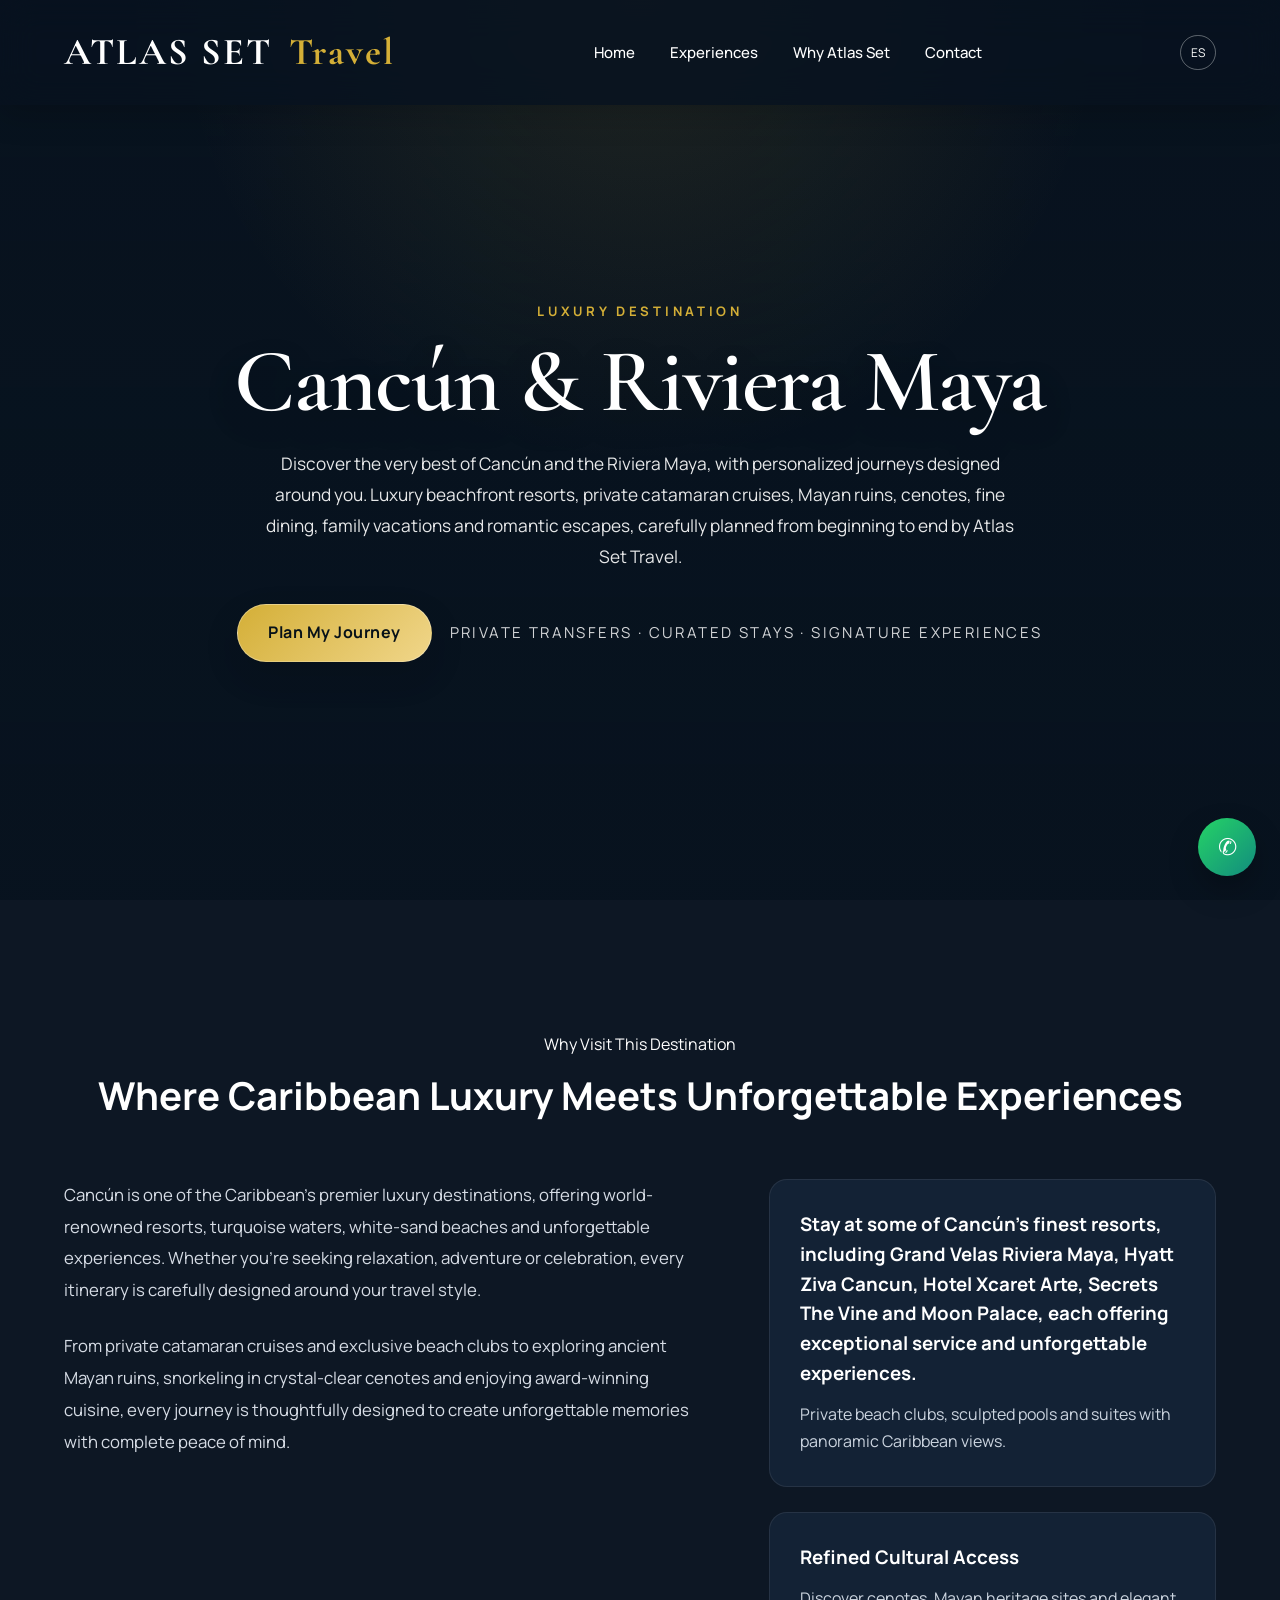
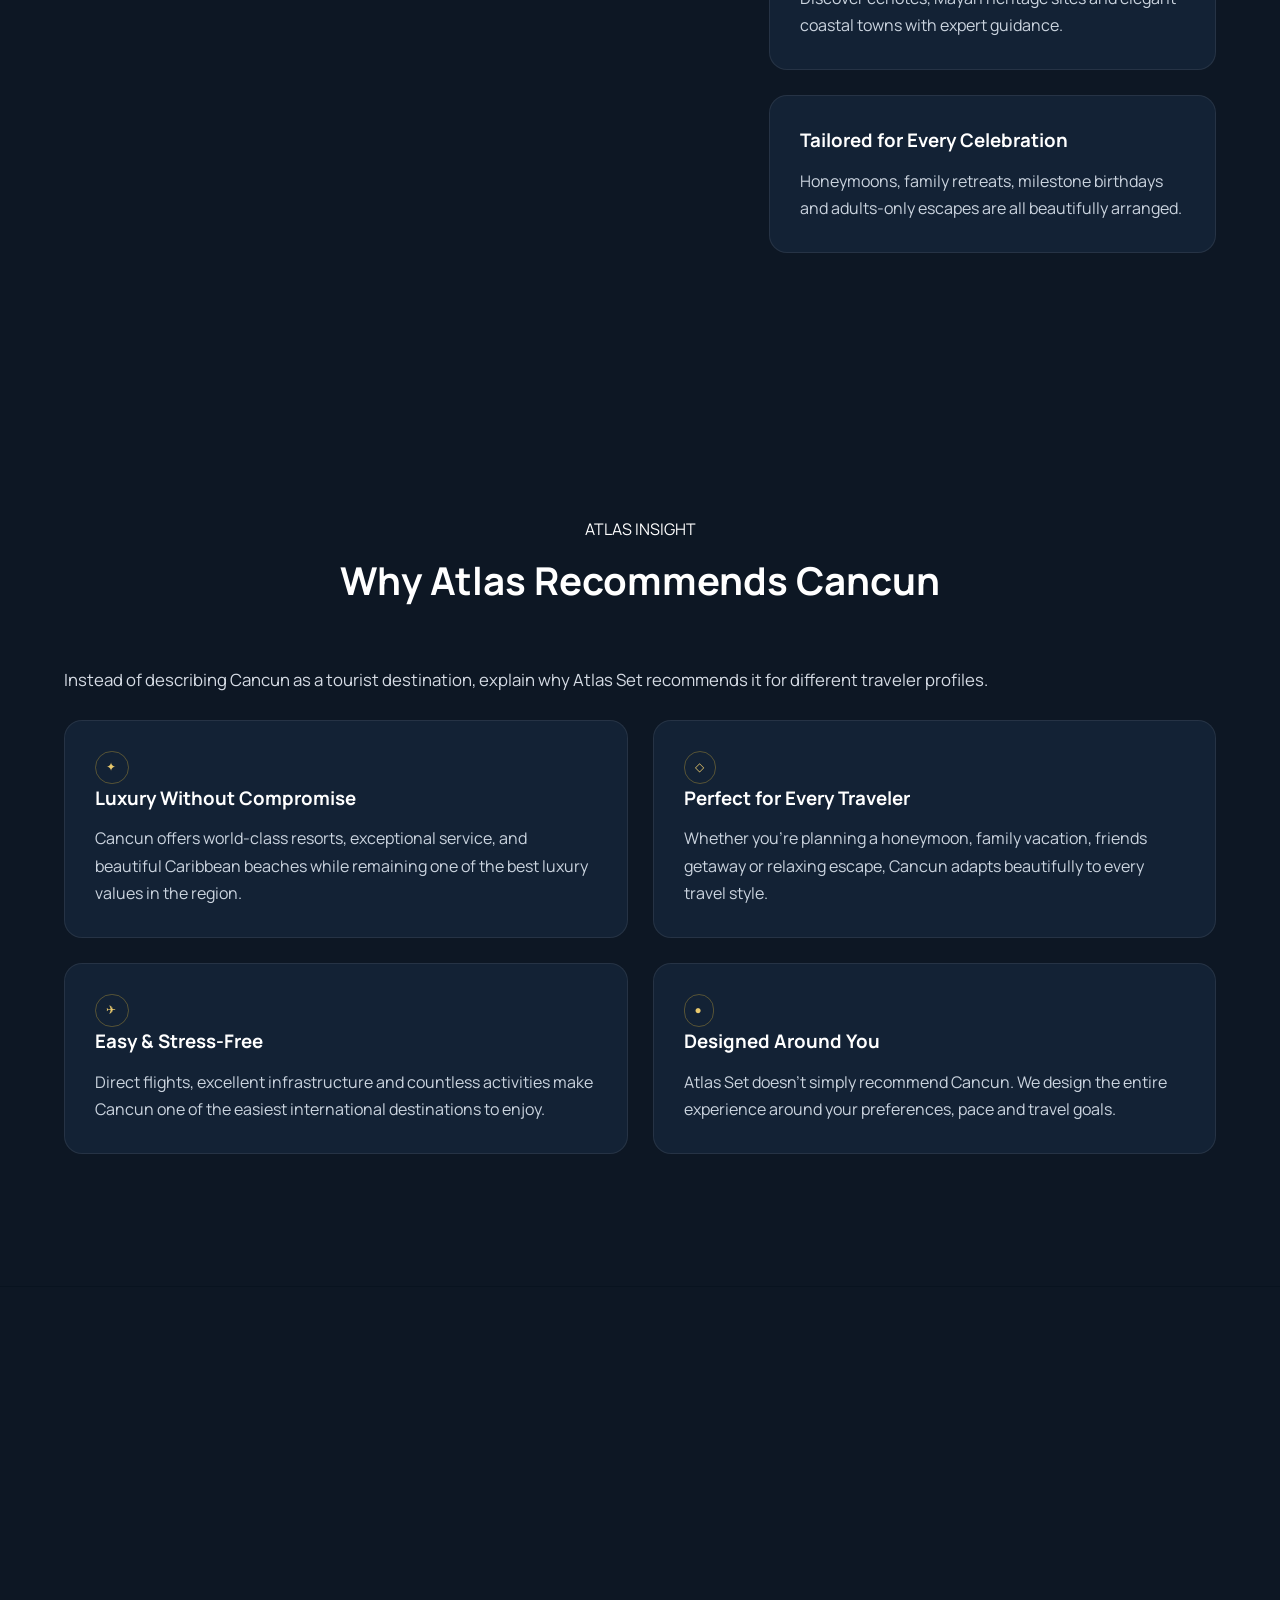
==== commit 4d76bbbe: "Finalize Cancun destination page" ====
--- a/destinations/cancun.html
+++ b/destinations/cancun.html
@@ -9,11 +9,11 @@
 <title data-lang="page.title">Cancún Luxury Vacations | Atlas Set Travel</title>
 
 <meta name="description"
-content="Discover Cancun with Atlas Set Travel. Luxury resorts, family vacations, romantic escapes, all-inclusive experiences and personalized travel planning."
+content="Discover Cancún with Atlas Set Travel. Luxury resorts, family vacations, romantic escapes, all-inclusive experiences and personalized travel planning."
 data-lang="meta.description">
 
 <meta name="keywords"
-content="Cancun vacations, Riviera Maya, luxury resorts, all inclusive, Mexico travel, Atlas Set Travel">
+content="Cancún vacations, Riviera Maya, luxury resorts, all inclusive, Mexico travel, Atlas Set Travel">
 
 <meta name="author"
 content="Atlas Set Travel">
@@ -238,14 +238,14 @@
 
             <span class="eyebrow" data-lang="atlasInsight.eyebrow">ATLAS INSIGHT</span>
 
-            <h2 data-lang="atlasInsight.title">Why Atlas Recommends Cancun</h2>
+            <h2 data-lang="atlasInsight.title">Why Atlas Recommends Cancún</h2>
 
         </div>
 
         <div class="destination-text">
 
             <p data-lang="atlasInsight.intro">
-                Instead of describing Cancun as a tourist destination, explain why Atlas Set recommends it for different traveler profiles.
+                Cancún combines exceptional resorts, easy access and remarkable variety, making it a strong choice for travelers who want a Caribbean escape shaped around their own style.
             </p>
 
         </div>
@@ -314,14 +314,14 @@
 
             <span class="eyebrow" data-lang="experience.eyebrow">DISCOVER THE EXPERIENCE</span>
 
-            <h2 data-lang="experience.title">Experience Cancun Before You Arrive</h2>
+            <h2 data-lang="experience.title">Experience Cancún Before You Arrive</h2>
 
         </div>
 
         <div class="destination-text">
 
             <p data-lang="experience.intro">
-                Cancun is more than beautiful beaches. It is sunrise walks along the Caribbean, unforgettable sunsets, world-class resorts, vibrant culture, exceptional cuisine, and moments that become lifelong memories.
+                Cancún is more than beautiful beaches. It is sunrise walks along the Caribbean, unforgettable sunsets, world-class resorts, vibrant culture, exceptional cuisine, and moments that become lifelong memories.
             </p>
 
         </div>
@@ -422,7 +422,7 @@
 
             <article class="resort-card reveal">
 
-                <div class="resort-image" style="background-image: linear-gradient(135deg, rgba(8,19,31,.18), rgba(8,19,31,.45)), url('https://images.unsplash.com/photo-1522708323590-d24dbb6b0267?auto=format&fit=crop&w=1200&q=80');" aria-hidden="true"></div>
+                <div class="resort-image" style="background-image: linear-gradient(135deg, rgba(8,19,31,.18), rgba(8,19,31,.45)), url('https://storage.googleapis.com/msgsndr/y7JR74oYJEUwTPZoZ3fG/media/687bc526c96ebb02634f8e89.jpeg');" aria-hidden="true"></div>
 
                 <div class="resort-content">
 
@@ -452,7 +452,7 @@
 
             <article class="resort-card reveal">
 
-                <div class="resort-image" style="background-image: linear-gradient(135deg, rgba(8,19,31,.18), rgba(8,19,31,.45)), url('https://images.unsplash.com/photo-1500375592092-40eb2168fd21?auto=format&fit=crop&w=1200&q=80');" aria-hidden="true"></div>
+                <div class="resort-image" style="background-image: linear-gradient(135deg, rgba(8,19,31,.18), rgba(8,19,31,.45)), url('https://www.mexicotravelandleisure.com/_astro/highway-307-riviera-maya.DnXK8vFm_129EyI.webp');" aria-hidden="true"></div>
 
                 <div class="resort-content">
 
@@ -482,7 +482,7 @@
 
             <article class="resort-card reveal">
 
-                <div class="resort-image" style="background-image: linear-gradient(135deg, rgba(8,19,31,.18), rgba(8,19,31,.45)), url('https://images.unsplash.com/photo-1519046904884-53103b34b206?auto=format&fit=crop&w=1200&q=80');" aria-hidden="true"></div>
+                <div class="resort-image" style="background-image: linear-gradient(135deg, rgba(8,19,31,.18), rgba(8,19,31,.45)), url('https://www.pelago.com/img/products/MX-Mexico/romantic-dinner-sunset-sailing-away-on-the-beautiful-lagoon-nichupte/5dd68e99-5c69-4959-b693-e123c95206a9_romantic-dinner-sunset-sailing-away-on-the-beautiful-lagoon-nichupte.jpg');" aria-hidden="true"></div>
 
                 <div class="resort-content">
 
@@ -512,7 +512,7 @@
 
             <article class="resort-card reveal">
 
-                <div class="resort-image" style="background-image: linear-gradient(135deg, rgba(8,19,31,.18), rgba(8,19,31,.45)), url('https://images.unsplash.com/photo-1471922694854-ff1b63b20054?auto=format&fit=crop&w=1200&q=80');" aria-hidden="true"></div>
+                <div class="resort-image" style="background-image: linear-gradient(135deg, rgba(8,19,31,.18), rgba(8,19,31,.45)), url('https://images.unsplash.com/photo-1544161515-4ab6ce6db874?auto=format&fit=crop&w=1200&q=85');" aria-hidden="true"></div>
 
                 <div class="resort-content">
 
@@ -542,7 +542,7 @@
 
             <article class="resort-card reveal">
 
-                <div class="resort-image" style="background-image: linear-gradient(135deg, rgba(8,19,31,.18), rgba(8,19,31,.45)), url('https://images.unsplash.com/photo-1528150177508-7cc0eb8f8f24?auto=format&fit=crop&w=1200&q=80');" aria-hidden="true"></div>
+                <div class="resort-image" style="background-image: linear-gradient(135deg, rgba(8,19,31,.18), rgba(8,19,31,.45)), url('https://mediaim.expedia.com/localexpert/1346661/bd38d75f-1602-4bae-983b-923fac942da6.jpg?impolicy=resizecrop&rh=675&rw=1200');" aria-hidden="true"></div>
 
                 <div class="resort-content">
 
@@ -572,7 +572,7 @@
 
             <article class="resort-card reveal">
 
-                <div class="resort-image" style="background-image: linear-gradient(135deg, rgba(8,19,31,.18), rgba(8,19,31,.45)), url('https://images.unsplash.com/photo-1507525428034-b723cf961d3e?auto=format&fit=crop&w=1200&q=80');" aria-hidden="true"></div>
+                <div class="resort-image" style="background-image: linear-gradient(135deg, rgba(8,19,31,.18), rgba(8,19,31,.45)), url('https://images.unsplash.com/photo-1568402102990-bc541580b59f?auto=format&fit=crop&w=1200&q=80');" aria-hidden="true"></div>
 
                 <div class="resort-content">
 
@@ -621,18 +621,18 @@
         <div class="destination-text">
 
             <p data-lang="explore.intro">
-                One of Cancun's greatest advantages is how close everything is. From luxury resorts and white-sand beaches to cultural landmarks and unforgettable excursions, every experience is just a short journey away.
+                One of Cancún's greatest advantages is how close everything is. From luxury resorts and white-sand beaches to cultural landmarks and unforgettable excursions, every experience is just a short journey away.
             </p>
 
         </div>
 
-        <div class="highlight-card experience-media reveal" role="img" aria-label="Cancun destination map placeholder">
+        <div class="highlight-card experience-media reveal" role="img" aria-label="Cancún destination map placeholder">
 
             <div class="experience-media-overlay">
 
                 <span class="experience-media-play" aria-hidden="true">&#9678;</span>
 
-                <h3 data-lang="explore.map.title">Cancun at a Glance</h3>
+                <h3 data-lang="explore.map.title">Cancún at a Glance</h3>
 
                 <p data-lang="explore.map.text">Airport, coastlines, islands and day-trip icons all within easy reach.</p>
 
@@ -646,7 +646,7 @@
 
                 <p class="rating" aria-hidden="true">&#9992;</p>
 
-                <h3 data-lang="explore.card1.title">Cancun International Airport</h3>
+                <h3 data-lang="explore.card1.title">Cancún International Airport</h3>
 
                 <p data-lang="explore.card1.text">Fast arrival access with direct transfer options to major resort areas.</p>
 
@@ -848,7 +848,7 @@
 
                         <div>
 
-                            <h3 data-lang="resorts.card3.name">Hyatt Ziva Riviera Maya</h3>
+                            <h3 data-lang="resorts.card3.name">Hyatt Ziva Cancun</h3>
 
                             <p class="rating" aria-label="Five star rating">★★★★★</p>
 
@@ -866,7 +866,7 @@
 
                     </div>
 
-                    <p class="location" data-lang="resorts.card3.location">Playa del Carmen, Mexico</p>
+                    <p class="location" data-lang="resorts.card3.location">Cancún, Mexico</p>
 
                     <p data-lang="resorts.card3.text">
                         A modern resort for family travel with refined service, expansive pools and effortless beachside comfort.
@@ -1448,6 +1448,39 @@
 
 <script src="../js/script.js"></script>
 
+<script>
+/* Character-safety patch: repairs common UTF-8 mojibake introduced by dynamic translations. */
+(function () {
+    const replacements = {
+        "Ã¡":"á", "Ã©":"é", "Ã­":"í", "Ã³":"ó", "Ãº":"ú",
+        "Ã":"Á", "Ã‰":"É", "Ã":"Í", "Ã“":"Ó", "Ãš":"Ú",
+        "Ã±":"ñ", "Ã‘":"Ñ", "Â·":"·", "Â¿":"¿", "Â¡":"¡",
+        "â€“":"–", "â€”":"—", "â€™":"’", "â€œ":"“", "â€":"”"
+    };
+
+    function repairText(value) {
+        let result = value;
+        for (const [bad, good] of Object.entries(replacements)) {
+            result = result.split(bad).join(good);
+        }
+        return result;
+    }
+
+    function repair(root) {
+        const walker = document.createTreeWalker(root, NodeFilter.SHOW_TEXT);
+        let node;
+        while ((node = walker.nextNode())) {
+            const fixed = repairText(node.nodeValue);
+            if (fixed !== node.nodeValue) node.nodeValue = fixed;
+        }
+    }
+
+    repair(document.body);
+    const observer = new MutationObserver(() => repair(document.body));
+    observer.observe(document.body, { childList: true, subtree: true, characterData: true });
+})();
+</script>
+
 </body>
 
 </html>
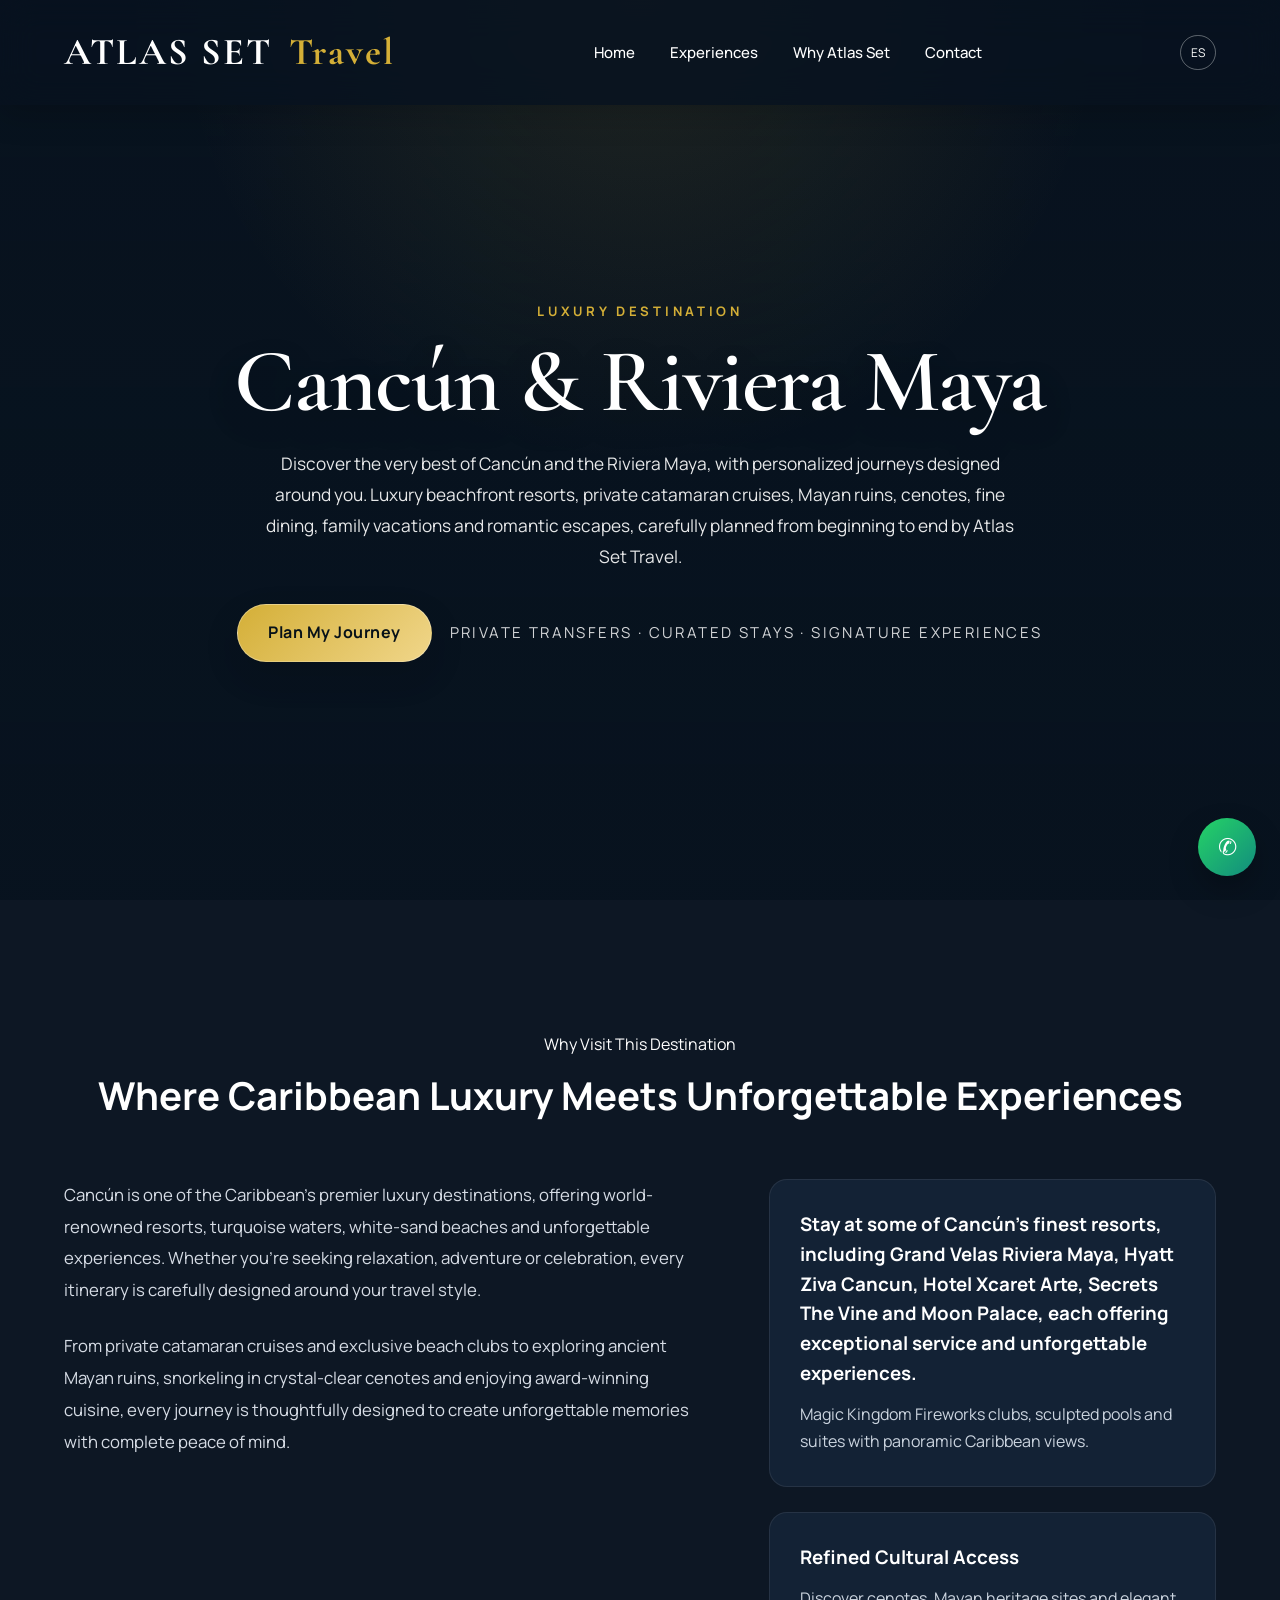
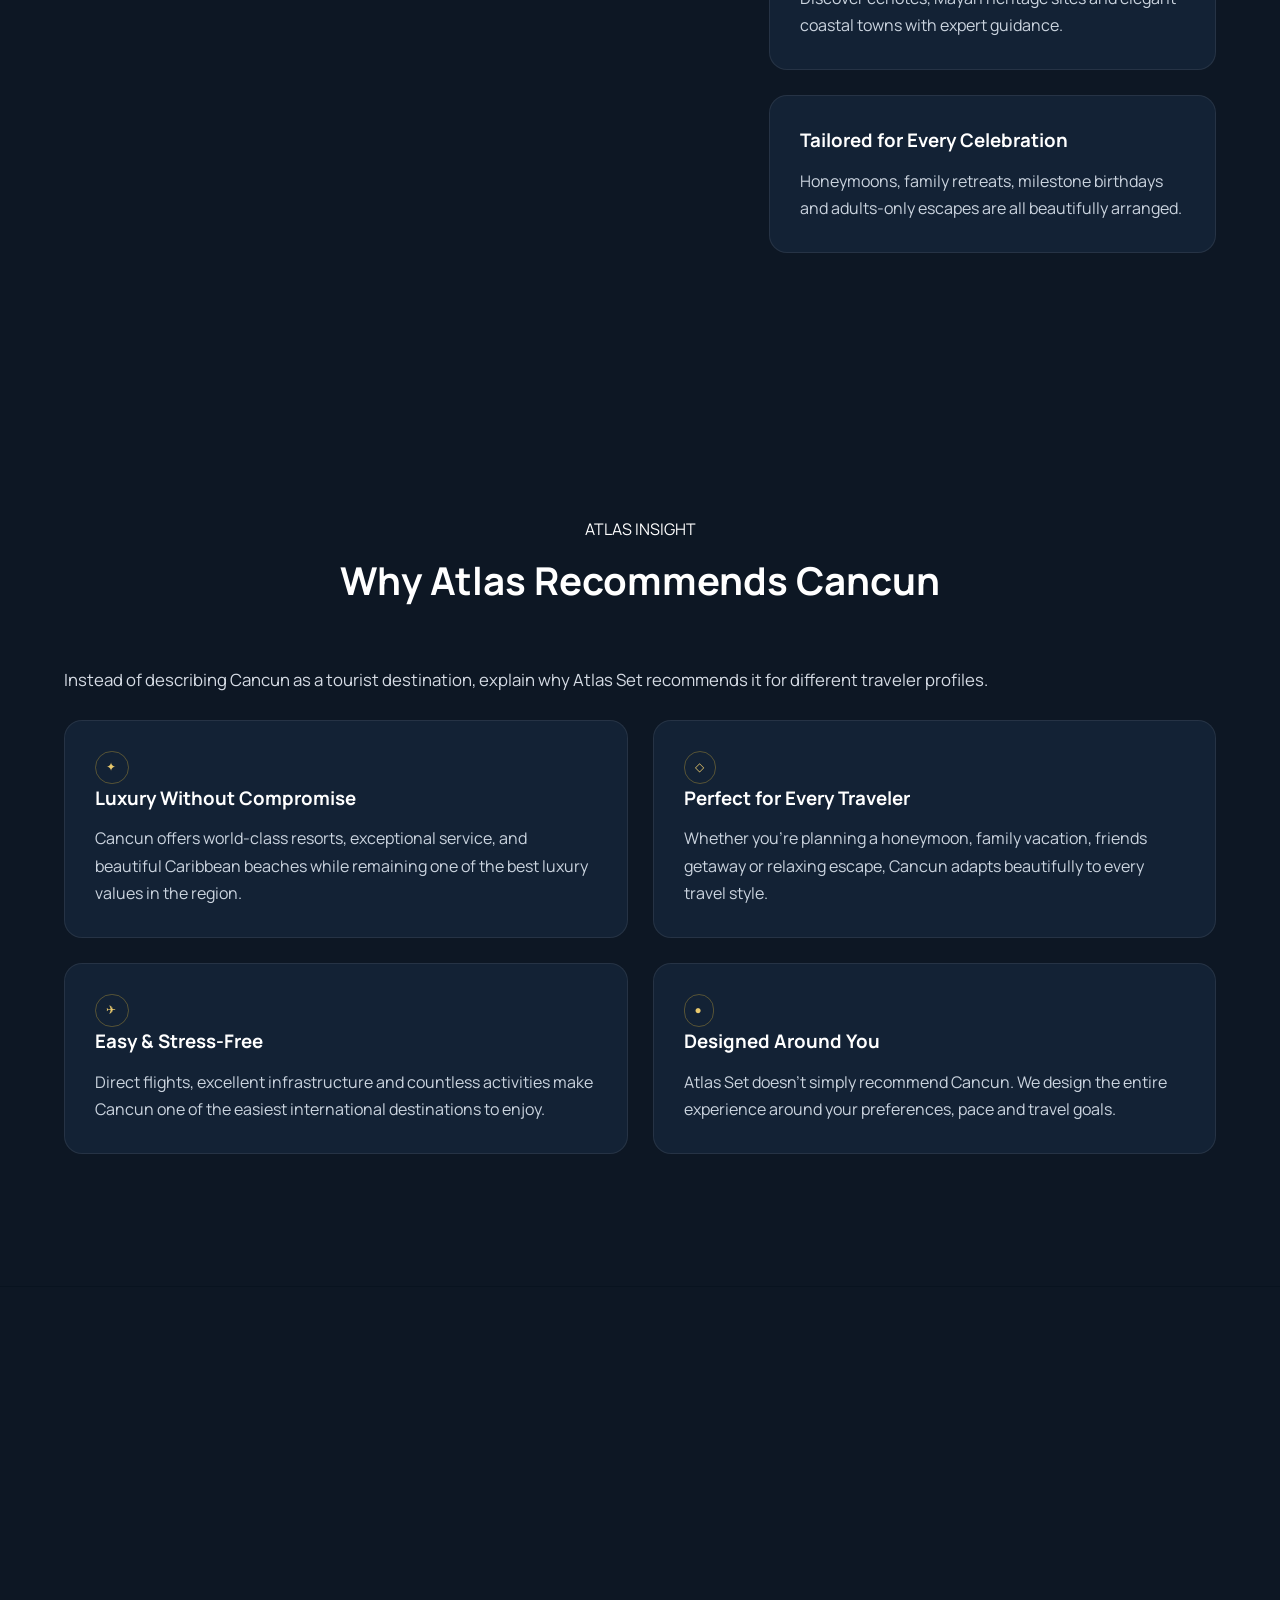
==== commit 42f77067: "Complete destination pages and homepage improvements" ====
--- a/destinations/cancun.html
+++ b/destinations/cancun.html
@@ -330,11 +330,9 @@
 
             <div class="experience-media-overlay">
 
-                <span class="experience-media-play" aria-hidden="true">&#9658;</span>
-
                 <h3 data-lang="experience.media.title">Experience the Destination</h3>
 
-                <a href="../index.html#contact" class="btn btn-light" data-lang="experience.media.cta">
+                <a href="#signature-experiences" class="btn btn-light" data-lang="experience.media.cta">
                     &#9658; Watch Destination Highlights
                 </a>
 
@@ -899,32 +897,32 @@
         <div class="gallery-grid">
 
             <figure class="gallery-item reveal gallery-item-one">
-                <img src="https://images.unsplash.com/photo-1506744038136-46273834b3fb?auto=format&fit=crop&w=1200&q=80" alt="Private beach at a luxury resort in Cancun" loading="lazy" decoding="async">
+                <img src="https://images.unsplash.com/photo-1507525428034-b723cf961d3e?auto=format&fit=crop&w=1400&q=85" alt="Quiet luxury beach and turquoise Caribbean water" loading="lazy" decoding="async">
                 <figcaption data-lang="gallery.fig1">Private Beach</figcaption>
             </figure>
 
             <figure class="gallery-item reveal gallery-item-two">
-                <img src="https://images.unsplash.com/photo-1519046904884-53103b34b206?auto=format&fit=crop&w=1200&q=80" alt="Elegant beachfront dining experience" loading="lazy" decoding="async">
+                <img src="https://images.unsplash.com/photo-1537047902294-62a40c20a6ae?auto=format&fit=crop&w=1400&q=85" alt="Luxury sunset dining by the coast" loading="lazy" decoding="async">
                 <figcaption data-lang="gallery.fig2">Sunset Dining</figcaption>
             </figure>
 
             <figure class="gallery-item reveal gallery-item-three">
-                <img src="https://images.unsplash.com/photo-1493558103817-58b2924bce98?auto=format&fit=crop&w=1200&q=80" alt="Infinity pool overlooking the Caribbean Sea" loading="lazy" decoding="async">
+                <img src="https://images.unsplash.com/photo-1571896349842-33c89424de2d?auto=format&fit=crop&w=1400&q=85" alt="Luxury resort infinity pool overlooking tropical water" loading="lazy" decoding="async">
                 <figcaption data-lang="gallery.fig3">Infinity Pool</figcaption>
             </figure>
 
             <figure class="gallery-item reveal gallery-item-four">
-                <img src="https://images.unsplash.com/photo-1507525428034-b723cf961d3e?auto=format&fit=crop&w=1200&q=80" alt="Luxury suite with ocean views" loading="lazy" decoding="async">
+                <img src="https://images.unsplash.com/photo-1582719478250-c89cae4dc85b?auto=format&fit=crop&w=1400&q=85" alt="Luxury coastal resort suite atmosphere" loading="lazy" decoding="async">
                 <figcaption data-lang="gallery.fig4">Ocean Suites</figcaption>
             </figure>
 
             <figure class="gallery-item reveal gallery-item-five">
-                <img src="https://images.unsplash.com/photo-1471922694854-ff1b63b20054?auto=format&fit=crop&w=1200&q=80" alt="Wellness retreat by the sea" loading="lazy" decoding="async">
+                <img src="https://images.unsplash.com/photo-1519823551278-64ac92734fb1?auto=format&fit=crop&w=1400&q=85" alt="Luxury wellness and spa retreat" loading="lazy" decoding="async">
                 <figcaption data-lang="gallery.fig5">Wellness Escape</figcaption>
             </figure>
 
             <figure class="gallery-item reveal gallery-item-six">
-                <img src="https://images.unsplash.com/photo-1500375592092-40eb2168fd21?auto=format&fit=crop&w=1200&q=80" alt="Island views and tropical coastline" loading="lazy" decoding="async">
+                <img src="https://images.unsplash.com/photo-1512100356356-de1b84283e18?auto=format&fit=crop&w=1400&q=85" alt="Tropical island and Caribbean sea views" loading="lazy" decoding="async">
                 <figcaption data-lang="gallery.fig6">Island Views</figcaption>
             </figure>
 
--- a/css/style.css
+++ b/css/style.css
@@ -567,6 +567,11 @@
 }
 
 .experience-content span {
+    display: inline-block;
+    padding: 5px 10px;
+    border-radius: 999px;
+    background: rgba(8, 19, 31, 0.48);
+    border: 1px solid rgba(8, 19, 31, 0.14);
     color: var(--gold);
     font-size: 13px;
     font-weight: 600;
@@ -799,6 +804,11 @@
 }
 
 .trending-content span {
+    display: inline-block;
+    padding: 5px 10px;
+    border-radius: 999px;
+    background: rgba(8, 19, 31, 0.48);
+    border: 1px solid rgba(8, 19, 31, 0.14);
     color: var(--gold);
     font-size: 12px;
     font-weight: 700;
@@ -2040,6 +2050,14 @@
     background:
         linear-gradient(rgba(8, 19, 31, 0.34), rgba(8, 19, 31, 0.62)),
         url("https://images.unsplash.com/photo-1507525428034-b723cf961d3e?auto=format&fit=crop&w=1800&q=80") center / cover no-repeat;
+}
+
+@media (min-width: 901px) {
+    .experience-media {
+        aspect-ratio: auto;
+        height: clamp(420px, 42vw, 480px);
+        margin: 8px 0 18px;
+    }
 }
 
 .experience-media-overlay {
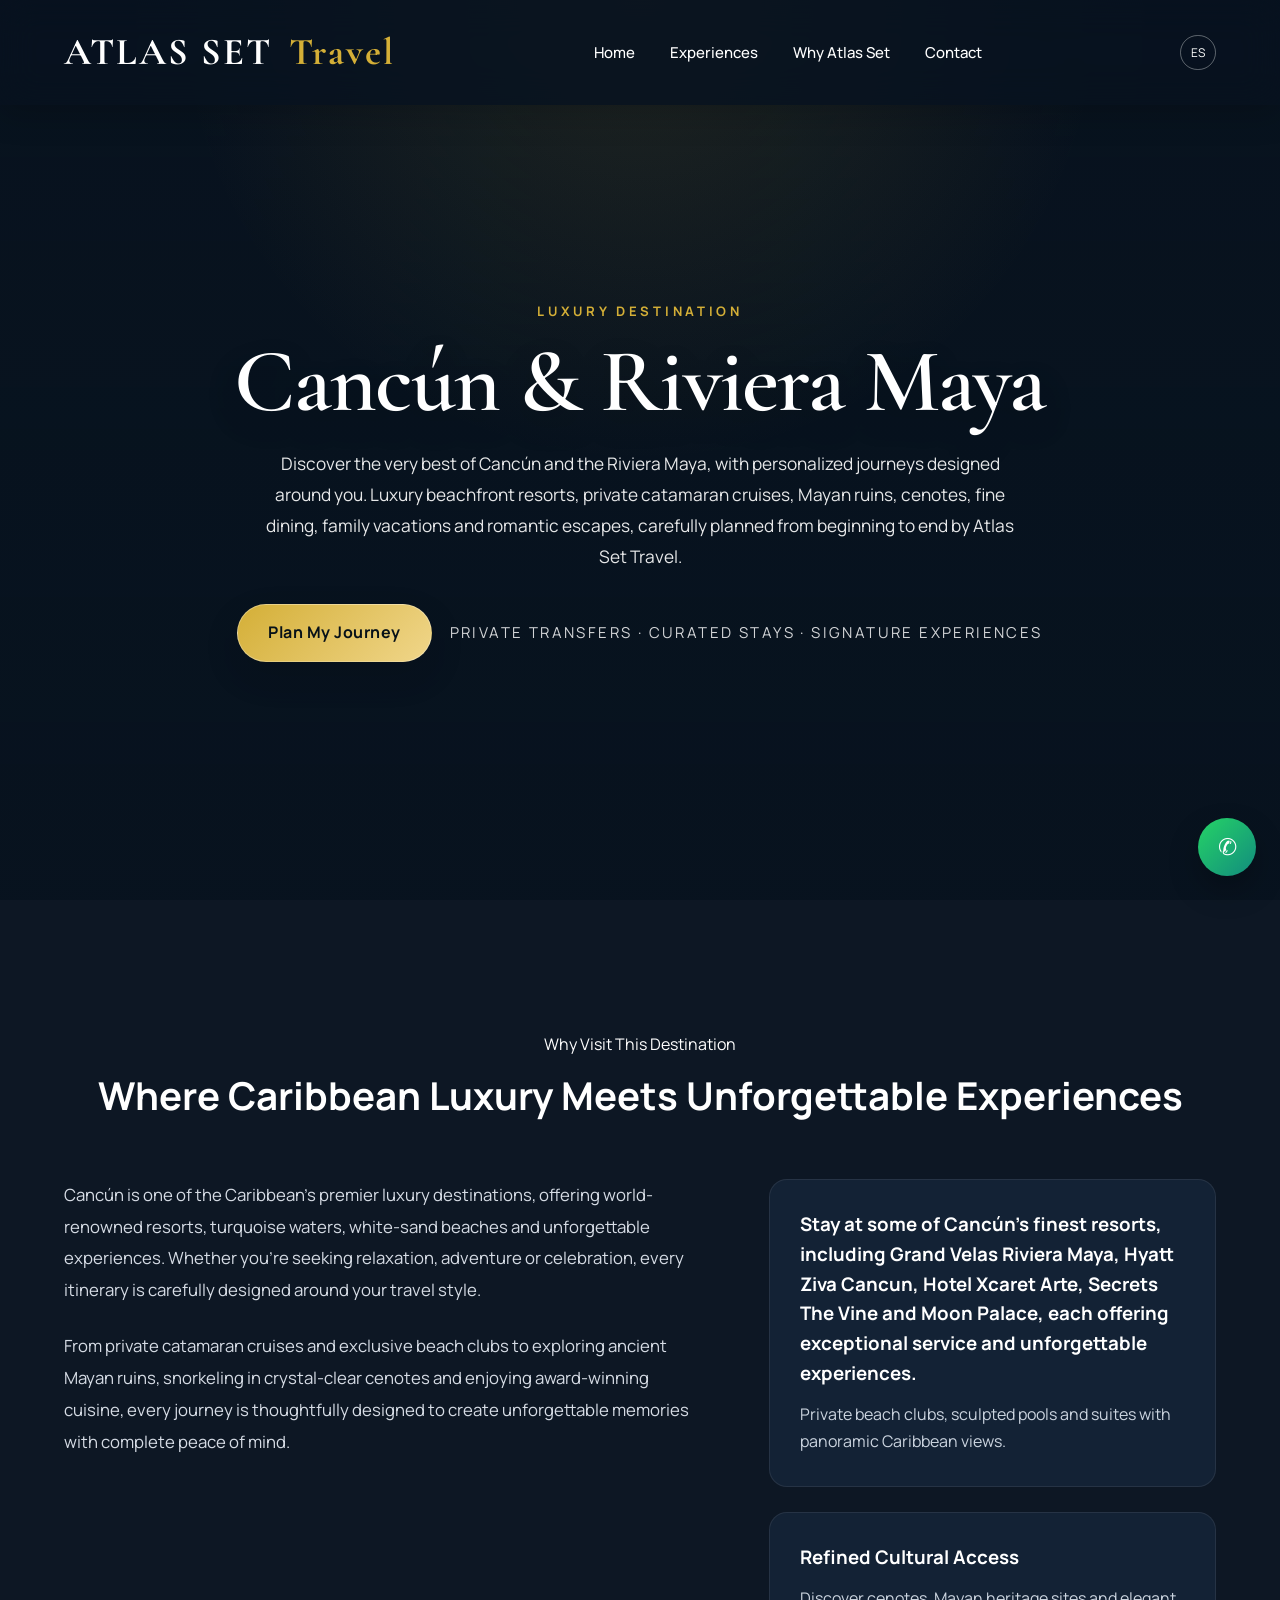
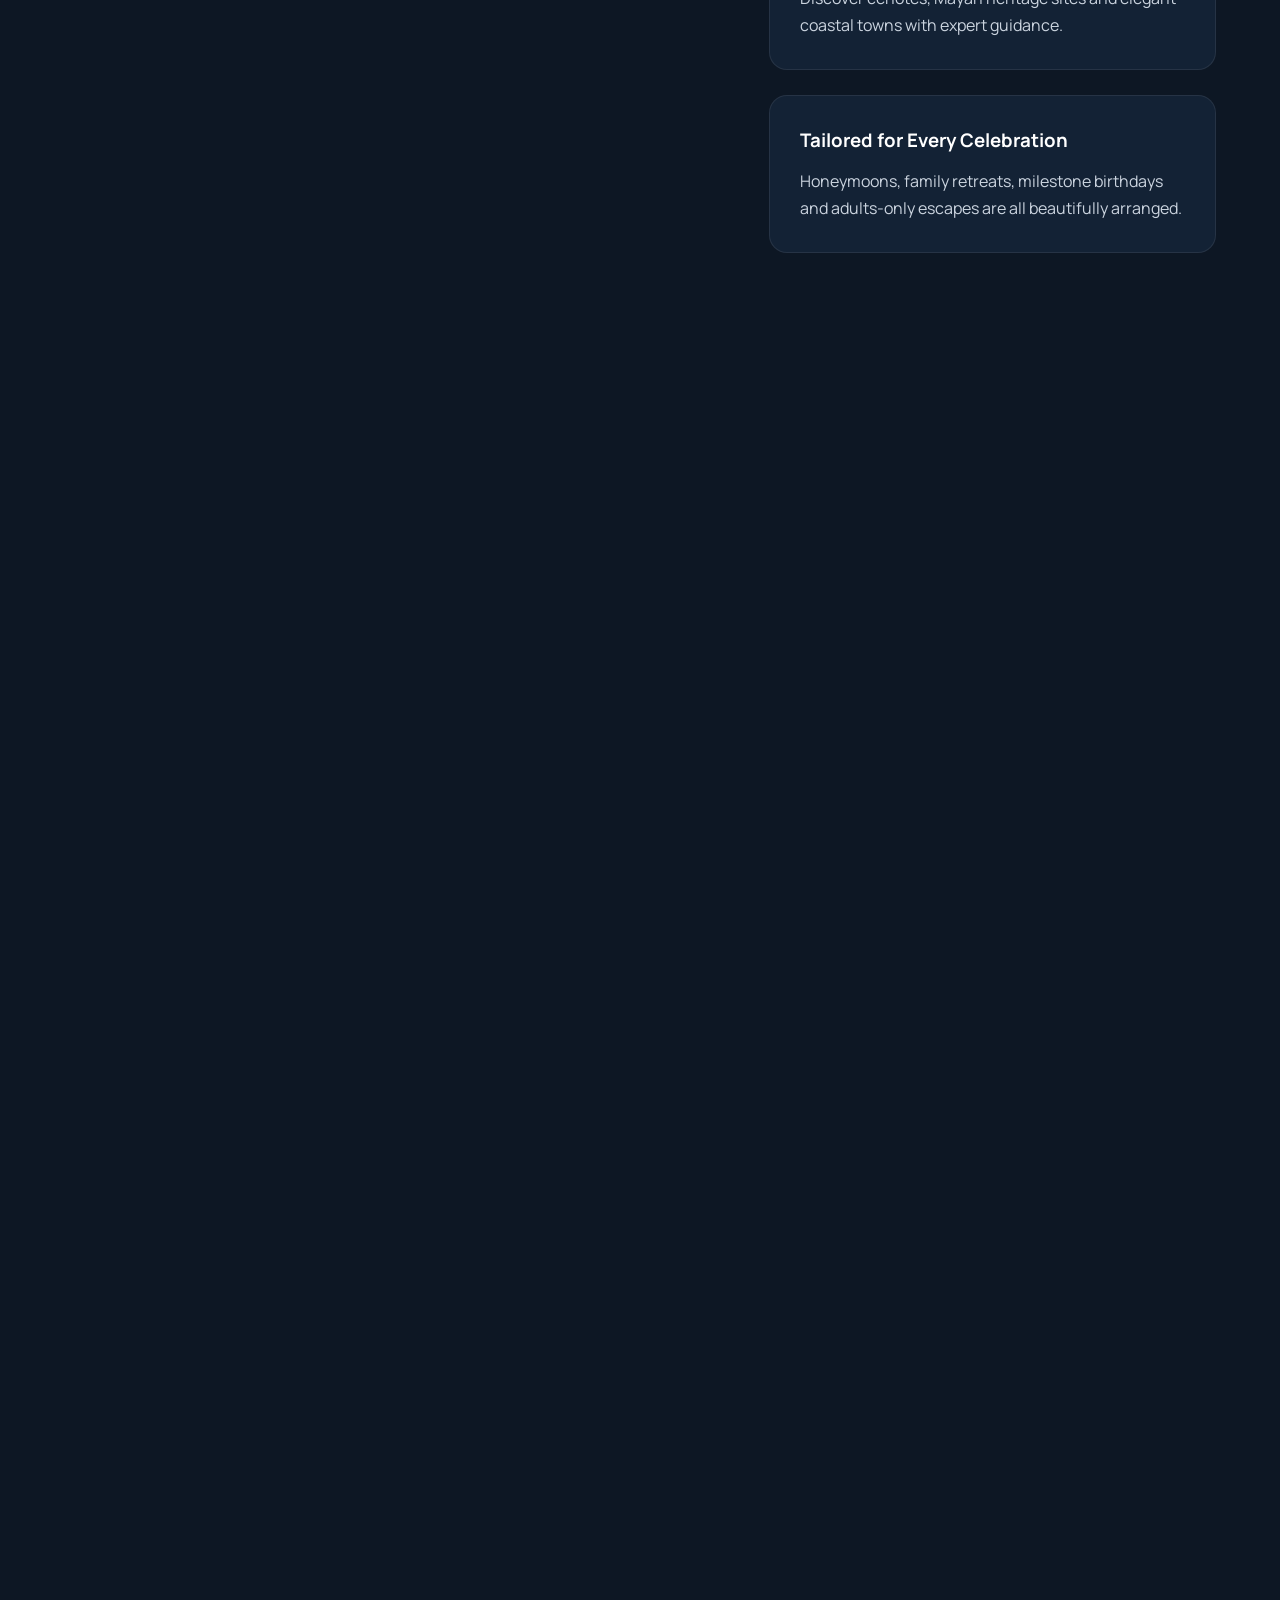
==== commit b6d60af4: "Phase 2 UX conversion optimization and destination cleanup" ====
--- a/destinations/cancun.html
+++ b/destinations/cancun.html
@@ -91,7 +91,7 @@
 
 <li><a href="../index.html#why-atlas-set" data-lang="nav.why">Why Atlas Set</a></li>
 
-<li><a href="../index.html#contact" data-lang="nav.contact">Contact</a></li>
+<li><a href="../index.html#inquiry" data-lang="nav.contact">Contact</a></li>
 
 </ul>
 
@@ -134,7 +134,7 @@
 
 <div class="hero-actions">
 
-<a href="../index.html#contact"
+<a href="../index.html#inquiry"
 class="btn btn-primary"
 data-lang="hero.cta">
 
@@ -442,7 +442,7 @@
                         Sail the turquoise coast on a private catamaran with elevated service, curated stops and relaxed island elegance.
                     </p>
 
-                    <a href="../index.html#contact" class="btn btn-secondary" data-lang="signature.cta">Learn More</a>
+                    <a href="../index.html#inquiry" class="btn btn-secondary" data-lang="signature.cta">Learn More</a>
 
                 </div>
 
@@ -472,7 +472,7 @@
                         Discover hidden cenotes with private access, personalized guidance and an atmosphere designed for calm exploration.
                     </p>
 
-                    <a href="../index.html#contact" class="btn btn-secondary" data-lang="signature.cta">Learn More</a>
+                    <a href="../index.html#inquiry" class="btn btn-secondary" data-lang="signature.cta">Learn More</a>
 
                 </div>
 
@@ -502,7 +502,7 @@
                         Enjoy golden-hour views, refined dining and curated ambiance while the Caribbean horizon sets the tone.
                     </p>
 
-                    <a href="../index.html#contact" class="btn btn-secondary" data-lang="signature.cta">Learn More</a>
+                    <a href="../index.html#inquiry" class="btn btn-secondary" data-lang="signature.cta">Learn More</a>
 
                 </div>
 
@@ -532,7 +532,7 @@
                         Reconnect with exclusive spa rituals, oceanfront wellness treatments and a fully restorative day.
                     </p>
 
-                    <a href="../index.html#contact" class="btn btn-secondary" data-lang="signature.cta">Learn More</a>
+                    <a href="../index.html#inquiry" class="btn btn-secondary" data-lang="signature.cta">Learn More</a>
 
                 </div>
 
@@ -562,7 +562,7 @@
                         Explore vibrant marine life and immersive underwater art with private coordination and premium comfort.
                     </p>
 
-                    <a href="../index.html#contact" class="btn btn-secondary" data-lang="signature.cta">Learn More</a>
+                    <a href="../index.html#inquiry" class="btn btn-secondary" data-lang="signature.cta">Learn More</a>
 
                 </div>
 
@@ -592,7 +592,7 @@
                         Combine Mayan heritage, coastal beauty and tailored pacing on a private full-day Riviera journey.
                     </p>
 
-                    <a href="../index.html#contact" class="btn btn-secondary" data-lang="signature.cta">Learn More</a>
+                    <a href="../index.html#inquiry" class="btn btn-secondary" data-lang="signature.cta">Learn More</a>
 
                 </div>
 
@@ -790,7 +790,7 @@
                         A polished all-inclusive retreat with signature suites, private beach access and elevated dining experiences.
                     </p>
 
-                    <a href="../index.html#contact" class="btn btn-secondary" data-lang="resorts.cta">Explore Resort</a>
+                    <a href="../index.html#inquiry" class="btn btn-secondary" data-lang="resorts.cta">Explore Resort</a>
 
                 </div>
 
@@ -830,7 +830,7 @@
                         An intimate adults-only escape with rooftop evenings, spa rituals and serene suites overlooking the sea.
                     </p>
 
-                    <a href="../index.html#contact" class="btn btn-secondary" data-lang="resorts.cta">Explore Resort</a>
+                    <a href="../index.html#inquiry" class="btn btn-secondary" data-lang="resorts.cta">Explore Resort</a>
 
                 </div>
 
@@ -870,7 +870,7 @@
                         A modern resort for family travel with refined service, expansive pools and effortless beachside comfort.
                     </p>
 
-                    <a href="../index.html#contact" class="btn btn-secondary" data-lang="resorts.cta">Explore Resort</a>
+                    <a href="../index.html#inquiry" class="btn btn-secondary" data-lang="resorts.cta">Explore Resort</a>
 
                 </div>
 
@@ -932,123 +932,6 @@
 
 </section>
 
-<section class="destination-intro" id="booking">
-
-    <div class="container">
-
-        <div class="section-heading">
-
-            <span class="eyebrow" data-lang="booking.eyebrow">Why Book With Atlas Set</span>
-
-            <h2 data-lang="booking.title">Luxury planning that feels effortless from the first call</h2>
-
-        </div>
-
-        <div class="feature-grid">
-
-            <article class="highlight-card feature-card reveal">
-
-                <h3 data-lang="booking.card1.title">Personalized Planning</h3>
-
-                <p data-lang="booking.card1.text">Every itinerary is shaped around your style, pace and preferred level of privacy.</p>
-
-            </article>
-
-            <article class="highlight-card feature-card reveal">
-
-                <h3 data-lang="booking.card2.title">Trusted Recommendations</h3>
-
-                <p data-lang="booking.card2.text">We select properties and experiences with care, balancing beauty, comfort and value.</p>
-
-            </article>
-
-            <article class="highlight-card feature-card reveal">
-
-                <h3 data-lang="booking.card3.title">Time Saving</h3>
-
-                <p data-lang="booking.card3.text">We manage the details so your trip feels seamless from arrival to departure.</p>
-
-            </article>
-
-            <article class="highlight-card feature-card reveal">
-
-                <h3 data-lang="booking.card4.title">Peace of Mind</h3>
-
-                <p data-lang="booking.card4.text">Thoughtful service, dependable logistics and polished support throughout your stay.</p>
-
-            </article>
-
-        </div>
-
-    </div>
-
-</section>
-
-<section class="destination-intro" id="experiences">
-
-    <div class="container">
-
-        <div class="section-heading">
-
-            <span class="eyebrow" data-lang="experiences.eyebrow">Top Experiences</span>
-
-            <h2 data-lang="experiences.title">Moments that feel effortless and unforgettable</h2>
-
-        </div>
-
-        <div class="destination-grid">
-
-            <div class="destination-text">
-
-                <p data-lang="experiences.p1">
-                    Our journeys are built around private transfers, preferred reservations and intimate access to the region's most exceptional experiences.
-                </p>
-
-                <p data-lang="experiences.p2">
-                    From sailing the turquoise shores to tasting chef-led cuisine and exploring hidden cenotes, each day is shaped with the ease of a world-class itinerary.
-                </p>
-
-            </div>
-
-            <div class="destination-highlights">
-
-                <div class="highlight-card">
-
-                    <h3 data-lang="experiences.card1.title">Private Catamaran Sailing</h3>
-
-                    <p data-lang="experiences.card1.text">
-                        Sunset cruises, champagne service and secluded coves along the coast.
-                    </p>
-
-                </div>
-
-                <div class="highlight-card">
-
-                    <h3 data-lang="experiences.card2.title">Isla Mujeres Day Escape</h3>
-
-                    <p data-lang="experiences.card2.text">
-                        A polished island retreat with beach clubs, waterside dining and quiet luxury.
-                    </p>
-
-                </div>
-
-                <div class="highlight-card">
-
-                    <h3 data-lang="experiences.card3.title">Riviera Maya Wellness</h3>
-
-                    <p data-lang="experiences.card3.text">
-                        Spa days, yoga by the sea and restorative treatments in serene settings.
-                    </p>
-
-                </div>
-
-            </div>
-
-        </div>
-
-    </div>
-
-</section>
 
 <section class="destination-intro" id="timing">
 
@@ -1106,255 +989,6 @@
 
 </section>
 
-<section class="destination-intro" id="tips">
-
-    <div class="container">
-
-        <div class="section-heading">
-
-            <span class="eyebrow" data-lang="tips.eyebrow">Travel Tips</span>
-
-            <h2 data-lang="tips.title">Everything we recommend for a seamless stay</h2>
-
-        </div>
-
-        <div class="destination-highlights">
-
-            <div class="highlight-card">
-
-                <h3 data-lang="tips.card1.title">Reserve Early</h3>
-
-                <p data-lang="tips.card1.text">
-                    Secure preferred suites and dining reservations well in advance for the best availability.
-                </p>
-
-            </div>
-
-            <div class="highlight-card">
-
-                <h3 data-lang="tips.card2.title">Arrange Airport Transfers</h3>
-
-                <p data-lang="tips.card2.text">
-                    Private arrival and departure services create a calm, efficient first and last impression.
-                </p>
-
-            </div>
-
-            <div class="highlight-card">
-
-                <h3 data-lang="tips.card3.title">Plan Around the Pace</h3>
-
-                <p data-lang="tips.card3.text">
-                    Balance resort time with excursions so the journey feels restorative rather than rushed.
-                </p>
-
-            </div>
-
-        </div>
-
-    </div>
-
-</section>
-
-<section class="destination-intro" id="trust">
-
-    <div class="container">
-
-        <div class="section-heading">
-
-            <span class="eyebrow" data-lang="trust.eyebrow">Why Travelers Choose Atlas Set</span>
-
-            <h2 data-lang="trust.title">Thoughtful planning that creates confidence from the first conversation</h2>
-
-        </div>
-
-        <div class="feature-grid trust-grid">
-
-            <article class="highlight-card feature-card">
-
-                <h3 data-lang="trust.card1.title">Personalized Planning</h3>
-
-                <p data-lang="trust.card1.text">Every itinerary is shaped around your travel style, pace and priorities.</p>
-
-            </article>
-
-            <article class="highlight-card feature-card">
-
-                <h3 data-lang="trust.card2.title">No Booking Stress</h3>
-
-                <p data-lang="trust.card2.text">We coordinate the details so you can enjoy the trip without the complications.</p>
-
-            </article>
-
-            <article class="highlight-card feature-card">
-
-                <h3 data-lang="trust.card3.title">Luxury Recommendations</h3>
-
-                <p data-lang="trust.card3.text">We suggest properties and experiences that balance comfort, design and value.</p>
-
-            </article>
-
-            <article class="highlight-card feature-card">
-
-                <h3 data-lang="trust.card4.title">One Point of Contact</h3>
-
-                <p data-lang="trust.card4.text">You stay connected to a trusted advisor from planning through departure.</p>
-
-            </article>
-
-        </div>
-
-        <div class="trust-strip">
-
-            <span data-lang="trust.tag1">✓ Personalized itinerary design</span>
-
-            <span data-lang="trust.tag2">✓ Preferred resort access</span>
-
-            <span data-lang="trust.tag3">✓ Direct support before and during travel</span>
-
-        </div>
-
-    </div>
-
-</section>
-
-<section class="destination-intro" id="process">
-
-    <div class="container">
-
-        <div class="section-heading">
-
-            <span class="eyebrow" data-lang="process.eyebrow">Planning Process</span>
-
-            <h2 data-lang="process.title">A clear path from inspiration to departure</h2>
-
-        </div>
-
-        <div class="timeline">
-
-            <div class="timeline-step">
-
-                <span>01</span>
-
-                <h3 data-lang="process.step1">Consultation</h3>
-
-            </div>
-
-            <div class="timeline-step">
-
-                <span>02</span>
-
-                <h3 data-lang="process.step2">Planning</h3>
-
-            </div>
-
-            <div class="timeline-step">
-
-                <span>03</span>
-
-                <h3 data-lang="process.step3">Proposal</h3>
-
-            </div>
-
-            <div class="timeline-step">
-
-                <span>04</span>
-
-                <h3 data-lang="process.step4">Booking</h3>
-
-            </div>
-
-            <div class="timeline-step">
-
-                <span>05</span>
-
-                <h3 data-lang="process.step5">Travel Support</h3>
-
-            </div>
-
-        </div>
-
-    </div>
-
-</section>
-
-<section class="destination-intro" id="testimonials">
-
-    <div class="container">
-
-        <div class="section-heading">
-
-            <span class="eyebrow" data-lang="testimonials.eyebrow">Client Feedback</span>
-
-            <h2 data-lang="testimonials.title">Trusted by travelers who value thoughtful service</h2>
-
-        </div>
-
-        <div class="testimonial-grid">
-
-            <article class="testimonial-card">
-
-                <p data-lang="testimonials.q1">“Every detail felt effortless. The resort selection and timing were exceptional.”</p>
-
-                <strong data-lang="testimonials.a1">— Elena & Marcus</strong>
-
-            </article>
-
-            <article class="testimonial-card">
-
-                <p data-lang="testimonials.q2">“We felt guided from the first call to the final day of our trip.”</p>
-
-                <strong data-lang="testimonials.a2">— Sofia L.</strong>
-
-            </article>
-
-            <article class="testimonial-card">
-
-                <p data-lang="testimonials.q3">“A seamless experience with beautiful recommendations and zero stress.”</p>
-
-                <strong data-lang="testimonials.a3">— Daniel R.</strong>
-
-            </article>
-
-        </div>
-
-    </div>
-
-</section>
-
-<section class="destination-intro" id="services">
-
-    <div class="container">
-
-        <div class="section-heading">
-
-            <span class="eyebrow" data-lang="services.eyebrow">Frequently Requested Services</span>
-
-            <h2 data-lang="services.title">Services designed to make luxury travel feel simpler</h2>
-
-        </div>
-
-        <div class="service-grid">
-
-            <div class="service-pill" data-lang="services.item1">Luxury Resorts</div>
-
-            <div class="service-pill" data-lang="services.item2">All Inclusive</div>
-
-            <div class="service-pill" data-lang="services.item3">Honeymoons</div>
-
-            <div class="service-pill" data-lang="services.item4">Family Travel</div>
-
-            <div class="service-pill" data-lang="services.item5">Cruises</div>
-
-            <div class="service-pill" data-lang="services.item6">Private Transfers</div>
-
-            <div class="service-pill" data-lang="services.item7">Travel Insurance</div>
-
-        </div>
-
-    </div>
-
-</section>
 
 <section class="destination-intro" id="faq">
 
@@ -1420,9 +1054,9 @@
 
         <div class="final-cta-buttons">
 
-            <a href="../index.html#contact" class="btn btn-primary" data-lang="cta.primary">Start Your Journey With Atlas Set</a>
-
-            <a href="mailto:hello@atlassettravel.com" class="btn btn-light" data-lang="contact.emailCta">Contact Atlas Set</a>
+            <a href="../index.html#inquiry" class="btn btn-primary" data-lang="cta.primary">Start Your Journey With Atlas Set</a>
+
+            <a href="mailto:helloatlasset@gmail.com" class="btn btn-light" data-lang="contact.emailCta">Contact Atlas Set</a>
 
         </div>
 
@@ -1430,7 +1064,7 @@
 
             <span></span>
 
-            <a href="mailto:hello@atlassettravel.com">hello@atlassettravel.com</a>
+            <a href="mailto:helloatlasset@gmail.com">helloatlasset@gmail.com</a>
 
             <span></span>
 
@@ -1442,7 +1076,7 @@
 
 </main>
 
-<a href="https://wa.me/5219981234567" class="whatsapp-float" aria-label="Contact Atlas Set Travel on WhatsApp" data-lang="whatsapp.aria" data-lang-type="aria-label"></a>
+<a href="https://wa.me/17865035312" class="whatsapp-float" aria-label="Contact Atlas Set Travel on WhatsApp" data-lang="whatsapp.aria" data-lang-type="aria-label"></a>
 
 <script src="../js/script.js"></script>
 
--- a/css/style.css
+++ b/css/style.css
@@ -884,6 +884,20 @@
     color: #9da7b0;
 }
 
+.footer-legal-links {
+    margin-top: 6px;
+    display: flex;
+    align-items: center;
+    gap: 8px;
+}
+
+.footer-legal-links a,
+.footer-legal-links span {
+    color: #9da7b0;
+    font-size: 13px;
+    line-height: 1.6;
+}
+
 .trending-punta-cana {
     background-image:
         url("https://images.unsplash.com/photo-1500375592092-40eb2168fd21?auto=format&fit=crop&w=1200&q=80");
@@ -1610,6 +1624,20 @@
     margin-top:35px;
     width:100%;
     max-width:320px;
+}
+
+.form-privacy-note {
+    margin-top: 14px;
+    color: #9da7b0;
+    font-size: 13px;
+    line-height: 1.6;
+    max-width: 520px;
+}
+
+.form-privacy-note a {
+    color: #cad2d8;
+    text-decoration: underline;
+    text-underline-offset: 2px;
 }
 
 @media(max-width:900px){
@@ -2290,3 +2318,53 @@
 .whatsapp-float:hover{
     transform:translateY(-3px);
 }
+
+@media (max-width: 900px) {
+    .destination-intro {
+        padding: 92px 0;
+    }
+
+    .section-heading {
+        margin-bottom: 44px;
+    }
+
+    .destination-grid {
+        grid-template-columns: 1fr;
+        gap: 34px;
+    }
+
+    .destination-text p {
+        margin-bottom: 18px;
+    }
+
+    .resort-grid,
+    .gallery-grid,
+    .feature-grid {
+        grid-template-columns: repeat(2, minmax(0, 1fr));
+    }
+}
+
+@media (max-width: 600px) {
+    .destination-intro {
+        padding: 76px 0;
+    }
+
+    .section-heading {
+        margin-bottom: 34px;
+    }
+
+    .highlight-card,
+    .testimonial-card,
+    .faq-item {
+        padding: 20px;
+    }
+
+    .resort-grid,
+    .gallery-grid,
+    .feature-grid,
+    .service-grid,
+    .timeline,
+    .testimonial-grid {
+        grid-template-columns: 1fr;
+    }
+}
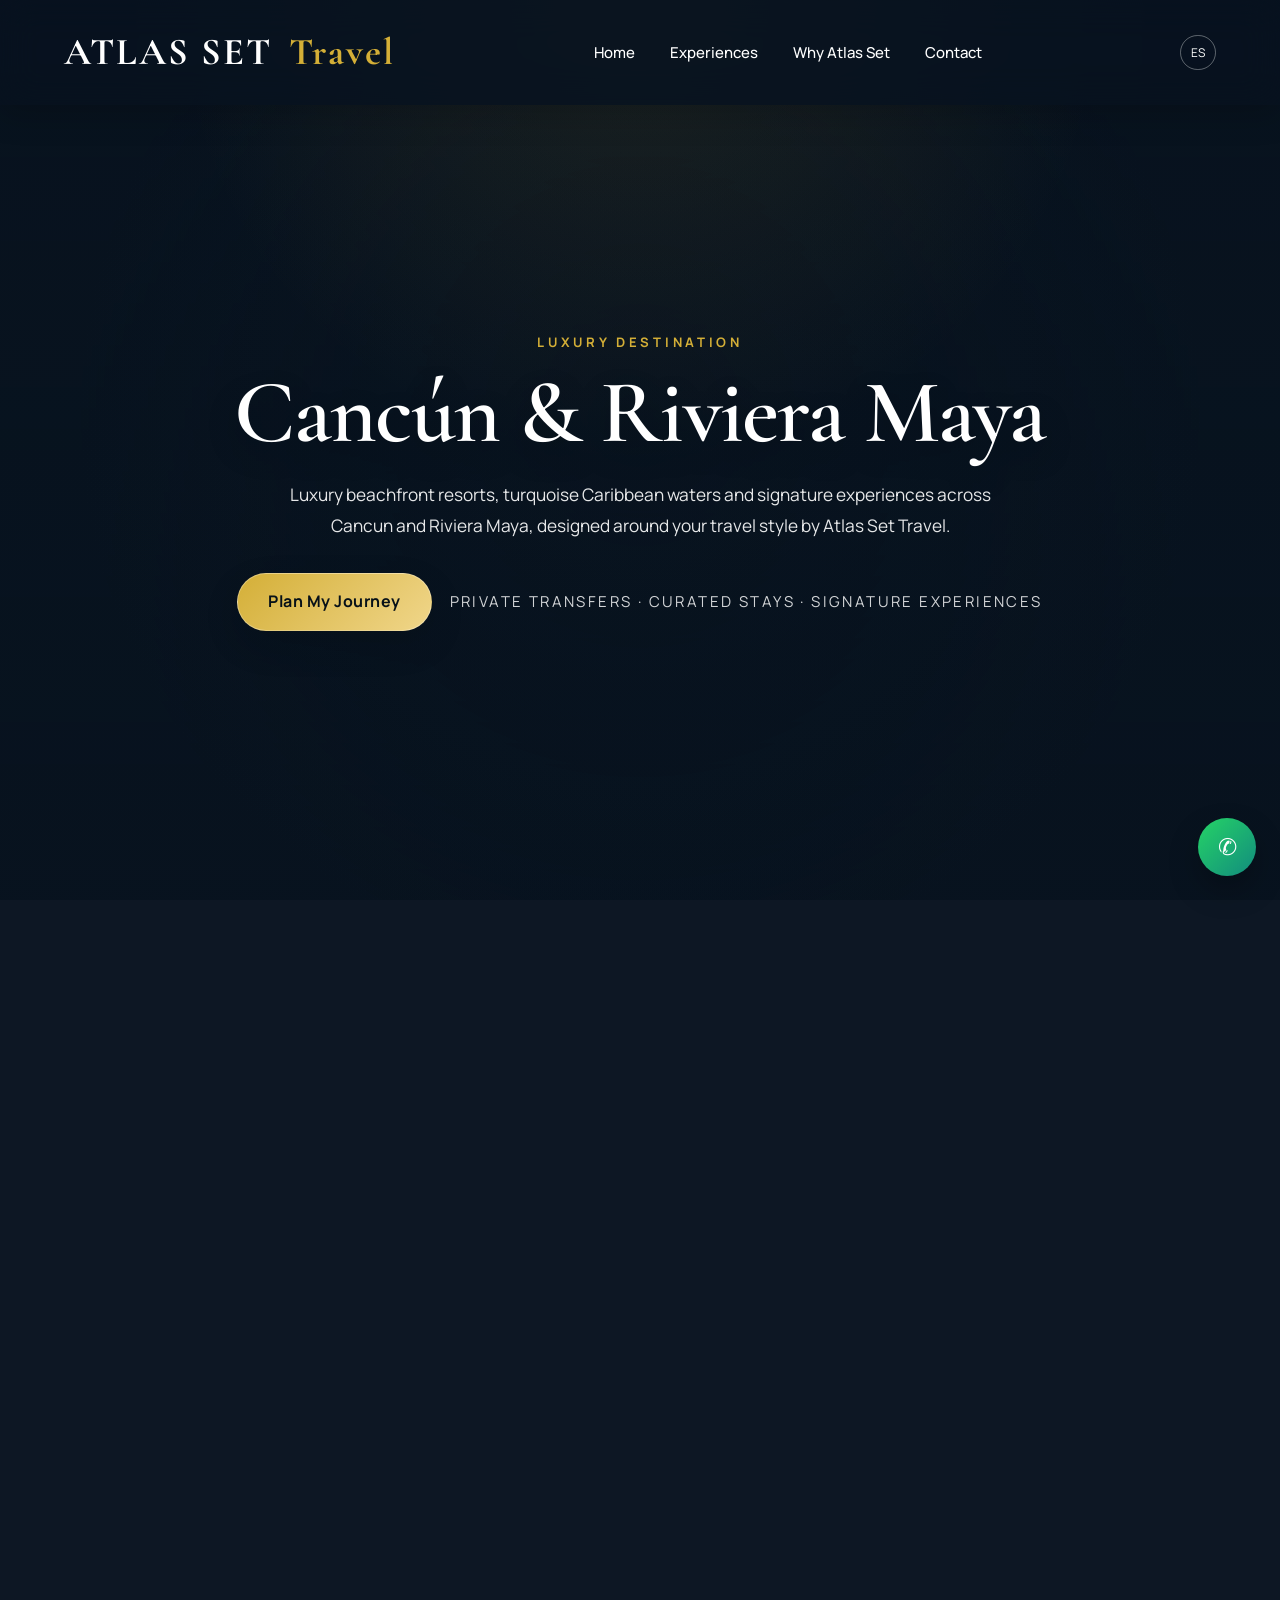
==== commit e025a5f7: "Finalize destination pages and site conversion improvements" ====
--- a/destinations/cancun.html
+++ b/destinations/cancun.html
@@ -6,20 +6,20 @@
 <meta charset="UTF-8">
 <meta name="viewport" content="width=device-width, initial-scale=1.0">
 
-<title data-lang="page.title">Cancún Luxury Vacations | Atlas Set Travel</title>
+<title data-lang="page.title">Cancun Luxury Vacations | Atlas Set Travel</title>
 
 <meta name="description"
-content="Discover Cancún with Atlas Set Travel. Luxury resorts, family vacations, romantic escapes, all-inclusive experiences and personalized travel planning."
+content="Discover Cancun with Atlas Set Travel. Luxury resorts, family vacations, romantic escapes, all-inclusive experiences and personalized travel planning."
 data-lang="meta.description">
 
 <meta name="keywords"
-content="Cancún vacations, Riviera Maya, luxury resorts, all inclusive, Mexico travel, Atlas Set Travel">
+content="Cancun vacations, Riviera Maya, luxury resorts, all inclusive, Mexico travel, Atlas Set Travel">
 
 <meta name="author"
 content="Atlas Set Travel">
 
 <meta property="og:title"
-content="Cancún | Atlas Set Travel">
+content="Cancun | Atlas Set Travel">
 
 <meta property="og:description"
 content="Luxury travel planning for Cancun & Riviera Maya.">
@@ -40,7 +40,7 @@
 content="summary_large_image">
 
 <meta name="twitter:title"
-content="Cancún | Atlas Set Travel">
+content="Cancun | Atlas Set Travel">
 
 <meta name="twitter:description"
 content="Luxury travel planning for Cancun & Riviera Maya.">
@@ -107,7 +107,7 @@
 
 <main>
 
-<section class="destination-hero">
+<section class="destination-hero" style="background-image: linear-gradient(rgba(8,19,31,.18), rgba(8,19,31,.35)), url('https://images.unsplash.com/photo-1507525428034-b723cf961d3e?auto=format&fit=crop&w=1800&q=80');">
 
 <div class="hero-overlay"></div>
 
@@ -118,17 +118,12 @@
 </span>
 
 <h1 data-lang="hero.title">
-Cancún & Riviera Maya
+Cancun & Riviera Maya
 </h1>
 
 <p data-lang="hero.text">
 
-Discover the very best of Cancún and the Riviera Maya,
-with personalized journeys designed around you.
-Luxury beachfront resorts, private catamaran cruises,
-Mayan ruins, cenotes, fine dining,
-family vacations and romantic escapes,
-carefully planned from beginning to end by Atlas Set Travel.
+Luxury beachfront resorts, turquoise Caribbean waters and signature experiences across Cancun and Riviera Maya, designed around your travel style by Atlas Set Travel.
 
 </p>
 
@@ -143,256 +138,12 @@
 </a>
 
 <span class="hero-note" data-lang="hero.note">
-Private transfers · Curated stays · Signature experiences
+Private transfers - Curated stays - Signature experiences
 </span>
 
 </div>
 
 </div>
-
-</section>
-
-<section class="destination-intro" id="why">
-
-    <div class="container">
-
-        <div class="section-heading">
-
-            <span class="eyebrow" data-lang="why.eyebrow">Why Visit This Destination</span>
-
-            <h2 data-lang="why.title">Where Caribbean Luxury Meets Unforgettable Experiences</h2>
-
-        </div>
-
-        <div class="destination-grid">
-
-            <div class="destination-text">
-
-                <p data-lang="why.p1">
-                    Cancún is one of the Caribbean's premier luxury destinations,
-offering world-renowned resorts, turquoise waters,
-white-sand beaches and unforgettable experiences.
-Whether you're seeking relaxation, adventure or celebration,
-every itinerary is carefully designed around your travel style.
-                </p>
-
-                <p data-lang="why.p2">
-From private catamaran cruises and exclusive beach clubs
-to exploring ancient Mayan ruins, snorkeling in crystal-clear
-cenotes and enjoying award-winning cuisine,
-every journey is thoughtfully designed
-to create unforgettable memories with complete peace of mind.
-</p>
-
-            </div>
-
-            <div class="destination-highlights">
-
-                <div class="highlight-card">
-
-                    <h3 data-lang="why.card1.title">Stay at some of Cancún's finest resorts,
-including Grand Velas Riviera Maya,
-Hyatt Ziva Cancun, Hotel Xcaret Arte,
-Secrets The Vine and Moon Palace,
-each offering exceptional service and unforgettable experiences.</h3>
-
-                    <p data-lang="why.card1.text">
-                        Private beach clubs, sculpted pools and suites with panoramic Caribbean views.
-                    </p>
-
-                </div>
-
-                <div class="highlight-card">
-
-                    <h3 data-lang="why.card2.title">Refined Cultural Access</h3>
-
-                    <p data-lang="why.card2.text">
-                        Discover cenotes, Mayan heritage sites and elegant coastal towns with expert guidance.
-                    </p>
-
-                </div>
-
-                <div class="highlight-card">
-
-                    <h3 data-lang="why.card3.title">Tailored for Every Celebration</h3>
-
-                    <p data-lang="why.card3.text">
-                        Honeymoons, family retreats, milestone birthdays and adults-only escapes are all beautifully arranged.
-                    </p>
-
-                </div>
-
-            </div>
-
-        </div>
-
-    </div>
-
-</section>
-
-<section class="destination-intro" id="atlas-insight">
-
-    <div class="container">
-
-        <div class="section-heading">
-
-            <span class="eyebrow" data-lang="atlasInsight.eyebrow">ATLAS INSIGHT</span>
-
-            <h2 data-lang="atlasInsight.title">Why Atlas Recommends Cancún</h2>
-
-        </div>
-
-        <div class="destination-text">
-
-            <p data-lang="atlasInsight.intro">
-                Cancún combines exceptional resorts, easy access and remarkable variety, making it a strong choice for travelers who want a Caribbean escape shaped around their own style.
-            </p>
-
-        </div>
-
-        <div class="feature-grid">
-
-            <article class="highlight-card feature-card reveal">
-
-                <span class="resort-badge" aria-hidden="true">&#10022;</span>
-
-                <h3 data-lang="atlasInsight.card1.title">Luxury Without Compromise</h3>
-
-                <p data-lang="atlasInsight.card1.text">
-                    Cancun offers world-class resorts, exceptional service, and beautiful Caribbean beaches while remaining one of the best luxury values in the region.
-                </p>
-
-            </article>
-
-            <article class="highlight-card feature-card reveal">
-
-                <span class="resort-badge" aria-hidden="true">&#9671;</span>
-
-                <h3 data-lang="atlasInsight.card2.title">Perfect for Every Traveler</h3>
-
-                <p data-lang="atlasInsight.card2.text">
-                    Whether you're planning a honeymoon, family vacation, friends getaway or relaxing escape, Cancun adapts beautifully to every travel style.
-                </p>
-
-            </article>
-
-            <article class="highlight-card feature-card reveal">
-
-                <span class="resort-badge" aria-hidden="true">&#9992;</span>
-
-                <h3 data-lang="atlasInsight.card3.title">Easy & Stress-Free</h3>
-
-                <p data-lang="atlasInsight.card3.text">
-                    Direct flights, excellent infrastructure and countless activities make Cancun one of the easiest international destinations to enjoy.
-                </p>
-
-            </article>
-
-            <article class="highlight-card feature-card reveal">
-
-                <span class="resort-badge" aria-hidden="true">&#9679;</span>
-
-                <h3 data-lang="atlasInsight.card4.title">Designed Around You</h3>
-
-                <p data-lang="atlasInsight.card4.text">
-                    Atlas Set doesn't simply recommend Cancun. We design the entire experience around your preferences, pace and travel goals.
-                </p>
-
-            </article>
-
-        </div>
-
-    </div>
-
-</section>
-
-<section class="destination-intro" id="experience-cancun">
-
-    <div class="container">
-
-        <div class="section-heading">
-
-            <span class="eyebrow" data-lang="experience.eyebrow">DISCOVER THE EXPERIENCE</span>
-
-            <h2 data-lang="experience.title">Experience Cancún Before You Arrive</h2>
-
-        </div>
-
-        <div class="destination-text">
-
-            <p data-lang="experience.intro">
-                Cancún is more than beautiful beaches. It is sunrise walks along the Caribbean, unforgettable sunsets, world-class resorts, vibrant culture, exceptional cuisine, and moments that become lifelong memories.
-            </p>
-
-        </div>
-
-        <div class="highlight-card experience-media reveal" role="img" aria-label="Destination video placeholder">
-
-            <div class="experience-media-overlay">
-
-                <h3 data-lang="experience.media.title">Experience the Destination</h3>
-
-                <a href="#signature-experiences" class="btn btn-light" data-lang="experience.media.cta">
-                    &#9658; Watch Destination Highlights
-                </a>
-
-            </div>
-
-        </div>
-
-        <div class="feature-grid">
-
-            <article class="highlight-card feature-card reveal">
-
-                <span class="resort-badge" aria-hidden="true">&#10022;</span>
-
-                <h3 data-lang="experience.card1.title">Luxury Resorts</h3>
-
-                <p data-lang="experience.card1.text">
-                    World-class accommodations selected for every travel style.
-                </p>
-
-            </article>
-
-            <article class="highlight-card feature-card reveal">
-
-                <span class="resort-badge" aria-hidden="true">&#8776;</span>
-
-                <h3 data-lang="experience.card2.title">Caribbean Beaches</h3>
-
-                <p data-lang="experience.card2.text">
-                    Crystal-clear turquoise waters and white sand.
-                </p>
-
-            </article>
-
-            <article class="highlight-card feature-card reveal">
-
-                <span class="resort-badge" aria-hidden="true">&#9671;</span>
-
-                <h3 data-lang="experience.card3.title">Unique Experiences</h3>
-
-                <p data-lang="experience.card3.text">
-                    Private tours, sailing, snorkeling, cenotes and unforgettable adventures.
-                </p>
-
-            </article>
-
-            <article class="highlight-card feature-card reveal">
-
-                <span class="resort-badge" aria-hidden="true">&#9679;</span>
-
-                <h3 data-lang="experience.card4.title">Personalized Planning</h3>
-
-                <p data-lang="experience.card4.text">
-                    Every itinerary is designed around your preferences by Atlas Set.
-                </p>
-
-            </article>
-
-        </div>
-
-    </div>
 
 </section>
 
@@ -428,7 +179,7 @@
 
                         <div>
 
-                            <p class="rating" aria-hidden="true">✦</p>
+                            <p class="rating" aria-hidden="true">&#10022;</p>
 
                             <h3 data-lang="signature.card1.title">Luxury Catamaran to Isla Mujeres</h3>
 
@@ -458,7 +209,7 @@
 
                         <div>
 
-                            <p class="rating" aria-hidden="true">✧</p>
+                            <p class="rating" aria-hidden="true">&#10023;</p>
 
                             <h3 data-lang="signature.card2.title">Private Cenote Experience</h3>
 
@@ -488,7 +239,7 @@
 
                         <div>
 
-                            <p class="rating" aria-hidden="true">✦</p>
+                            <p class="rating" aria-hidden="true">&#10022;</p>
 
                             <h3 data-lang="signature.card3.title">Sunset Dinner Cruise</h3>
 
@@ -518,7 +269,7 @@
 
                         <div>
 
-                            <p class="rating" aria-hidden="true">✧</p>
+                            <p class="rating" aria-hidden="true">&#10023;</p>
 
                             <h3 data-lang="signature.card4.title">Luxury Spa & Wellness Day</h3>
 
@@ -548,7 +299,7 @@
 
                         <div>
 
-                            <p class="rating" aria-hidden="true">✦</p>
+                            <p class="rating" aria-hidden="true">&#10022;</p>
 
                             <h3 data-lang="signature.card5.title">Snorkeling & Underwater Museum</h3>
 
@@ -578,7 +329,7 @@
 
                         <div>
 
-                            <p class="rating" aria-hidden="true">✧</p>
+                            <p class="rating" aria-hidden="true">&#10023;</p>
 
                             <h3 data-lang="signature.card6.title">Private Tulum & Riviera Maya Tour</h3>
 
@@ -604,278 +355,198 @@
 
 </section>
 
-<section class="destination-intro" id="explore-cancun">
+<section class="destination-intro" id="resorts">
 
     <div class="container">
 
         <div class="section-heading">
 
-            <span class="eyebrow" data-lang="explore.eyebrow">EXPLORE THE DESTINATION</span>
-
-            <h2 data-lang="explore.title">Everything Within Easy Reach</h2>
-
-        </div>
-
-        <div class="destination-text">
-
-            <p data-lang="explore.intro">
-                One of Cancún's greatest advantages is how close everything is. From luxury resorts and white-sand beaches to cultural landmarks and unforgettable excursions, every experience is just a short journey away.
+            <span class="eyebrow" data-lang="resorts.eyebrow">CURATED RESORT STYLES</span>
+
+            <h2 data-lang="resorts.title">Stay somewhere that fits the way you travel</h2>
+
+            <p data-lang="resorts.note">From romantic adults-only escapes to refined family resorts, we help match the stay to the traveler.</p>
+
+        </div>
+
+        <div class="resort-grid">
+
+            <article class="resort-card reveal">
+
+                <div class="resort-image resort-image-one" aria-hidden="true"></div>
+
+                <div class="resort-content">
+
+                    <div class="resort-top">
+
+                        <div>
+
+                            <h3 data-lang="resorts.card1.name">Luxury All-Inclusive Retreat</h3>
+
+                            <p class="rating" aria-hidden="true">&#10022;</p>
+
+                        </div>
+
+                        <span class="resort-badge" data-lang="resorts.card1.badge">Curated Style</span>
+
+                    </div>
+
+                    <div class="resort-meta">
+
+                        <span class="resort-category" data-lang="resorts.card1.category">Riviera Maya · Couples & Families</span>
+
+                        <span class="resort-price" data-lang="resorts.card1.price">Matched by Atlas Set</span>
+
+                    </div>
+
+                    <p class="location" data-lang="resorts.card1.location">Riviera Maya · Couples & Families</p>
+
+                    <p data-lang="resorts.card1.text">
+                        Elevated all-inclusive stays with refined dining, beautiful surroundings and effortless resort living.
+                    </p>
+
+                    <a href="../index.html#inquiry" class="btn btn-secondary" data-lang="resorts.cta">Find My Resort</a>
+
+                </div>
+
+            </article>
+
+            <article class="resort-card reveal">
+
+                <div class="resort-image resort-image-two" aria-hidden="true"></div>
+
+                <div class="resort-content">
+
+                    <div class="resort-top">
+
+                        <div>
+
+                            <h3 data-lang="resorts.card2.name">Adults-Only Oceanfront Escape</h3>
+
+                            <p class="rating" aria-hidden="true">&#10022;</p>
+
+                        </div>
+
+                        <span class="resort-badge" data-lang="resorts.card2.badge">Curated Style</span>
+
+                    </div>
+
+                    <div class="resort-meta">
+
+                        <span class="resort-category" data-lang="resorts.card2.category">Cancún · Romance</span>
+
+                        <span class="resort-price" data-lang="resorts.card2.price">Matched by Atlas Set</span>
+
+                    </div>
+
+                    <p class="location" data-lang="resorts.card2.location">Cancún · Romance</p>
+
+                    <p data-lang="resorts.card2.text">
+                        Serene beachfront stays designed for couples, with sophisticated dining, spa experiences and time to unwind.
+                    </p>
+
+                    <a href="../index.html#inquiry" class="btn btn-secondary" data-lang="resorts.cta">Find My Resort</a>
+
+                </div>
+
+            </article>
+
+            <article class="resort-card reveal">
+
+                <div class="resort-image resort-image-three" aria-hidden="true"></div>
+
+                <div class="resort-content">
+
+                    <div class="resort-top">
+
+                        <div>
+
+                            <h3 data-lang="resorts.card3.name">Family Luxury Resort</h3>
+
+                            <p class="rating" aria-hidden="true">&#10022;</p>
+
+                        </div>
+
+                        <span class="resort-badge" data-lang="resorts.card3.badge">Curated Style</span>
+
+                    </div>
+
+                    <div class="resort-meta">
+
+                        <span class="resort-category" data-lang="resorts.card3.category">Cancún & Riviera Maya · Families</span>
+
+                        <span class="resort-price" data-lang="resorts.card3.price">Matched by Atlas Set</span>
+
+                    </div>
+
+                    <p class="location" data-lang="resorts.card3.location">Cancún & Riviera Maya · Families</p>
+
+                    <p data-lang="resorts.card3.text">
+                        Upscale resorts balancing family-friendly experiences, spacious accommodations and elevated service.
+                    </p>
+
+                    <a href="../index.html#inquiry" class="btn btn-secondary" data-lang="resorts.cta">Find My Resort</a>
+
+                </div>
+
+            </article>
+
+        </div>
+
+    </div>
+
+</section>
+
+<section class="destination-intro" id="value-with-atlas">
+
+    <div class="container">
+
+        <div class="section-heading">
+
+            <span class="eyebrow" data-lang="value.eyebrow">VALUE WITH ATLAS SET</span>
+
+            <h2 data-lang="value.title">Luxury, Designed with Value</h2>
+
+        </div>
+
+        <div class="destination-text value-intro">
+
+            <p data-lang="value.text">
+                We evaluate accommodation and travel options with care to identify strong value for your trip. Depending on destination, dates, availability and travel needs, some stays can offer meaningful savings versus standard public booking routes.
             </p>
 
         </div>
 
-        <div class="highlight-card experience-media reveal" role="img" aria-label="Cancún destination map placeholder">
-
-            <div class="experience-media-overlay">
-
-                <span class="experience-media-play" aria-hidden="true">&#9678;</span>
-
-                <h3 data-lang="explore.map.title">Cancún at a Glance</h3>
-
-                <p data-lang="explore.map.text">Airport, coastlines, islands and day-trip icons all within easy reach.</p>
-
-            </div>
-
-        </div>
-
         <div class="feature-grid">
 
             <article class="highlight-card feature-card reveal">
 
-                <p class="rating" aria-hidden="true">&#9992;</p>
-
-                <h3 data-lang="explore.card1.title">Cancún International Airport</h3>
-
-                <p data-lang="explore.card1.text">Fast arrival access with direct transfer options to major resort areas.</p>
-
-                <span class="resort-badge" data-lang="explore.card1.time">Approx. 25 min</span>
-
-            </article>
-
-            <article class="highlight-card feature-card reveal">
-
-                <p class="rating" aria-hidden="true">&#9728;</p>
-
-                <h3 data-lang="explore.card2.title">Hotel Zone</h3>
-
-                <p data-lang="explore.card2.text">The heart of beachfront stays, dining and premium nightlife experiences.</p>
-
-                <span class="resort-badge" data-lang="explore.card2.time">Approx. 15 min</span>
-
-            </article>
-
-            <article class="highlight-card feature-card reveal">
-
-                <p class="rating" aria-hidden="true">&#8776;</p>
-
-                <h3 data-lang="explore.card3.title">Playa Delfines</h3>
-
-                <p data-lang="explore.card3.text">An iconic public beach known for wide white sands and turquoise views.</p>
-
-                <span class="resort-badge" data-lang="explore.card3.time">Approx. 20 min</span>
-
-            </article>
-
-            <article class="highlight-card feature-card reveal">
-
-                <p class="rating" aria-hidden="true">&#9875;</p>
-
-                <h3 data-lang="explore.card4.title">Isla Mujeres</h3>
-
-                <p data-lang="explore.card4.text">A calm island escape reached by ferry, perfect for a polished day trip.</p>
-
-                <span class="resort-badge" data-lang="explore.card4.time">Approx. 35 min</span>
-
-            </article>
-
-            <article class="highlight-card feature-card reveal">
-
-                <p class="rating" aria-hidden="true">&#10022;</p>
-
-                <h3 data-lang="explore.card5.title">MUSA Museum</h3>
-
-                <p data-lang="explore.card5.text">Underwater sculpture galleries blended with marine life and clear waters.</p>
-
-                <span class="resort-badge" data-lang="explore.card5.time">Approx. 30 min</span>
-
-            </article>
-
-            <article class="highlight-card feature-card reveal">
-
-                <p class="rating" aria-hidden="true">&#10047;</p>
-
-                <h3 data-lang="explore.card6.title">Xcaret</h3>
-
-                <p data-lang="explore.card6.text">Nature, culture and evening performances in one of Riviera Maya's top parks.</p>
-
-                <span class="resort-badge" data-lang="explore.card6.time">Approx. 75 min</span>
-
-            </article>
-
-            <article class="highlight-card feature-card reveal">
-
-                <p class="rating" aria-hidden="true">&#10052;</p>
-
-                <h3 data-lang="explore.card7.title">Xel-Ha</h3>
-
-                <p data-lang="explore.card7.text">A natural aquatic park ideal for snorkeling, floating coves and relaxed adventure.</p>
-
-                <span class="resort-badge" data-lang="explore.card7.time">Approx. 95 min</span>
-
-            </article>
-
-            <article class="highlight-card feature-card reveal">
-
-                <p class="rating" aria-hidden="true">&#9962;</p>
-
-                <h3 data-lang="explore.card8.title">Tulum (Day Trip)</h3>
-
-                <p data-lang="explore.card8.text">Cliffside ruins, beach clubs and bohemian elegance on a curated full-day route.</p>
-
-                <span class="resort-badge" data-lang="explore.card8.time">Approx. 120 min</span>
-
-            </article>
-
-        </div>
-
-    </div>
-
-</section>
-
-<section class="destination-intro" id="resorts">
-
-    <div class="container">
-
-        <div class="section-heading">
-
-            <span class="eyebrow" data-lang="resorts.eyebrow">Featured Luxury Resorts</span>
-
-            <h2 data-lang="resorts.title">Hotels chosen for design, discretion and unforgettable views</h2>
-
-        </div>
-
-        <div class="resort-grid">
-
-            <article class="resort-card reveal">
-
-                <div class="resort-image resort-image-one" aria-hidden="true"></div>
-
-                <div class="resort-content">
-
-                    <div class="resort-top">
-
-                        <div>
-
-                            <h3 data-lang="resorts.card1.name">Grand Velas Riviera Maya</h3>
-
-                            <p class="rating" aria-label="Five star rating">★★★★★</p>
-
-                        </div>
-
-                        <span class="resort-badge" data-lang="resorts.card1.badge">Luxury</span>
-
-                    </div>
-
-                    <div class="resort-meta">
-
-                        <span class="resort-category" data-lang="resorts.card1.category">Family</span>
-
-                        <span class="resort-price" data-lang="resorts.card1.price">From $$$</span>
-
-                    </div>
-
-                    <p class="location" data-lang="resorts.card1.location">Riviera Maya, Mexico</p>
-
-                    <p data-lang="resorts.card1.text">
-                        A polished all-inclusive retreat with signature suites, private beach access and elevated dining experiences.
-                    </p>
-
-                    <a href="../index.html#inquiry" class="btn btn-secondary" data-lang="resorts.cta">Explore Resort</a>
-
-                </div>
-
-            </article>
-
-            <article class="resort-card reveal">
-
-                <div class="resort-image resort-image-two" aria-hidden="true"></div>
-
-                <div class="resort-content">
-
-                    <div class="resort-top">
-
-                        <div>
-
-                            <h3 data-lang="resorts.card2.name">Secrets The Vine</h3>
-
-                            <p class="rating" aria-label="Five star rating">★★★★★</p>
-
-                        </div>
-
-                        <span class="resort-badge" data-lang="resorts.card2.badge">Adults Only</span>
-
-                    </div>
-
-                    <div class="resort-meta">
-
-                        <span class="resort-category" data-lang="resorts.card2.category">Romance</span>
-
-                        <span class="resort-price" data-lang="resorts.card2.price">From $$$</span>
-
-                    </div>
-
-                    <p class="location" data-lang="resorts.card2.location">Cancún, Mexico</p>
-
-                    <p data-lang="resorts.card2.text">
-                        An intimate adults-only escape with rooftop evenings, spa rituals and serene suites overlooking the sea.
-                    </p>
-
-                    <a href="../index.html#inquiry" class="btn btn-secondary" data-lang="resorts.cta">Explore Resort</a>
-
-                </div>
-
-            </article>
-
-            <article class="resort-card reveal">
-
-                <div class="resort-image resort-image-three" aria-hidden="true"></div>
-
-                <div class="resort-content">
-
-                    <div class="resort-top">
-
-                        <div>
-
-                            <h3 data-lang="resorts.card3.name">Hyatt Ziva Cancun</h3>
-
-                            <p class="rating" aria-label="Five star rating">★★★★★</p>
-
-                        </div>
-
-                        <span class="resort-badge" data-lang="resorts.card3.badge">Family Friendly</span>
-
-                    </div>
-
-                    <div class="resort-meta">
-
-                        <span class="resort-category" data-lang="resorts.card3.category">Luxury</span>
-
-                        <span class="resort-price" data-lang="resorts.card3.price">From $$$</span>
-
-                    </div>
-
-                    <p class="location" data-lang="resorts.card3.location">Cancún, Mexico</p>
-
-                    <p data-lang="resorts.card3.text">
-                        A modern resort for family travel with refined service, expansive pools and effortless beachside comfort.
-                    </p>
-
-                    <a href="../index.html#inquiry" class="btn btn-secondary" data-lang="resorts.cta">Explore Resort</a>
-
-                </div>
-
-            </article>
-
+                <h3 data-lang="value.card1.title">Curated accommodation options</h3>
+
+                <p data-lang="value.card1.text">Refined stays selected to match your style, priorities and comfort level.</p>
+
+            </article>
+
+            <article class="highlight-card feature-card reveal">
+
+                <h3 data-lang="value.card2.title">Smart comparison of available alternatives</h3>
+
+                <p data-lang="value.card2.text">We compare suitable booking paths and conditions before finalizing your plan.</p>
+
+            </article>
+
+            <article class="highlight-card feature-card reveal">
+
+                <h3 data-lang="value.card3.title">More budget available for experiences</h3>
+
+                <p data-lang="value.card3.text">A well-structured trip can leave more room for the moments that matter most.</p>
+
+            </article>
+
+        </div>
+
+        <div class="value-cta">
+            <a href="../index.html#inquiry" class="btn btn-secondary" data-lang="value.cta">Ask us to compare your trip</a>
         </div>
 
     </div>
@@ -903,7 +574,7 @@
 
             <figure class="gallery-item reveal gallery-item-two">
                 <img src="https://images.unsplash.com/photo-1537047902294-62a40c20a6ae?auto=format&fit=crop&w=1400&q=85" alt="Luxury sunset dining by the coast" loading="lazy" decoding="async">
-                <figcaption data-lang="gallery.fig2">Sunset Dining</figcaption>
+                <figcaption data-lang="gallery.fig2">Coastal Dining</figcaption>
             </figure>
 
             <figure class="gallery-item reveal gallery-item-three">
@@ -913,17 +584,17 @@
 
             <figure class="gallery-item reveal gallery-item-four">
                 <img src="https://images.unsplash.com/photo-1582719478250-c89cae4dc85b?auto=format&fit=crop&w=1400&q=85" alt="Luxury coastal resort suite atmosphere" loading="lazy" decoding="async">
-                <figcaption data-lang="gallery.fig4">Ocean Suites</figcaption>
+                <figcaption data-lang="gallery.fig4">Suite Atmosphere</figcaption>
             </figure>
 
             <figure class="gallery-item reveal gallery-item-five">
                 <img src="https://images.unsplash.com/photo-1519823551278-64ac92734fb1?auto=format&fit=crop&w=1400&q=85" alt="Luxury wellness and spa retreat" loading="lazy" decoding="async">
-                <figcaption data-lang="gallery.fig5">Wellness Escape</figcaption>
+                <figcaption data-lang="gallery.fig5">Wellness Moment</figcaption>
             </figure>
 
             <figure class="gallery-item reveal gallery-item-six">
                 <img src="https://images.unsplash.com/photo-1512100356356-de1b84283e18?auto=format&fit=crop&w=1400&q=85" alt="Tropical island and Caribbean sea views" loading="lazy" decoding="async">
-                <figcaption data-lang="gallery.fig6">Island Views</figcaption>
+                <figcaption data-lang="gallery.fig6">Culture and Adventure</figcaption>
             </figure>
 
         </div>
@@ -932,6 +603,185 @@
 
 </section>
 
+<section class="destination-intro" id="why">
+
+    <div class="container">
+
+        <div class="section-heading">
+
+            <span class="eyebrow" data-lang="why.eyebrow">WHY CANCUN + WHY ATLAS SET</span>
+
+            <h2 data-lang="why.title">One destination, designed around your travel style</h2>
+
+        </div>
+
+        <div class="destination-grid">
+
+            <div class="destination-text">
+
+                <p data-lang="why.p1">
+                    Cancún and Riviera Maya bring together turquoise beaches, refined resorts and experiences that work equally well for couples, families and celebrations.
+                </p>
+
+                <p data-lang="why.p2">
+                    Atlas Set plans the full journey around your pace, from curated stays and private transfers to the experiences that matter most.
+                </p>
+
+            </div>
+
+            <div class="destination-highlights">
+
+                <div class="highlight-card">
+
+                    <h3 data-lang="why.card1.title">Why Cancún and Riviera Maya</h3>
+
+                    <p data-lang="why.card1.text">
+                        Caribbean scenery, diverse resort options and cultural plus aquatic experiences all in one destination.
+                    </p>
+
+                </div>
+
+                <div class="highlight-card">
+
+                    <h3 data-lang="why.card2.title">Why Atlas Set</h3>
+
+                    <p data-lang="why.card2.text">
+                        Personalized planning, trusted recommendations and one advisor guiding your trip from first call to departure.
+                    </p>
+
+                </div>
+
+            </div>
+
+        </div>
+
+    </div>
+
+</section>
+
+<section class="destination-intro" id="explore-cancun">
+
+    <div class="container">
+
+        <div class="section-heading">
+
+            <span class="eyebrow" data-lang="explore.eyebrow">PRACTICAL OVERVIEW</span>
+
+            <h2 data-lang="explore.title">Cancún at a Glance</h2>
+
+            <p class="explore-time-note" data-lang="explore.note">Approximate travel times are from the Cancún Hotel Zone unless otherwise noted and may vary with traffic, route and transfer method.</p>
+
+        </div>
+
+        <div class="destination-text">
+
+            <p data-lang="explore.intro">
+                Once your stay and experiences are set, this quick overview helps you visualize travel times and key points around Cancun and Riviera Maya.
+            </p>
+
+        </div>
+
+        <div class="feature-grid">
+
+            <article class="highlight-card feature-card reveal">
+
+                <p class="rating" aria-hidden="true">&#9992;</p>
+
+                <h3 data-lang="explore.card1.title">Cancun International Airport</h3>
+
+                <p data-lang="explore.card1.text">Fast arrival access with direct transfer options to major resort areas.</p>
+
+                <span class="resort-badge" data-lang="explore.card1.time">Approx. 25 min</span>
+
+            </article>
+
+            <article class="highlight-card feature-card reveal">
+
+                <p class="rating" aria-hidden="true">&#9728;</p>
+
+                <h3 data-lang="explore.card2.title">Hotel Zone</h3>
+
+                <p data-lang="explore.card2.text">The heart of beachfront stays, dining and premium nightlife experiences.</p>
+
+            </article>
+
+            <article class="highlight-card feature-card reveal">
+
+                <p class="rating" aria-hidden="true">&#8776;</p>
+
+                <h3 data-lang="explore.card3.title">Playa Delfines</h3>
+
+                <p data-lang="explore.card3.text">An iconic public beach known for wide white sands and turquoise views.</p>
+
+                <span class="resort-badge" data-lang="explore.card3.time">Approx. 20 min</span>
+
+            </article>
+
+            <article class="highlight-card feature-card reveal">
+
+                <p class="rating" aria-hidden="true">&#9875;</p>
+
+                <h3 data-lang="explore.card4.title">Isla Mujeres</h3>
+
+                <p data-lang="explore.card4.text">A calm island escape reached by ferry, perfect for a polished day trip.</p>
+
+                <span class="resort-badge" data-lang="explore.card4.time">Approx. 35 min</span>
+
+            </article>
+
+            <article class="highlight-card feature-card reveal">
+
+                <p class="rating" aria-hidden="true">&#10022;</p>
+
+                <h3 data-lang="explore.card5.title">MUSA Museum</h3>
+
+                <p data-lang="explore.card5.text">Underwater sculpture galleries blended with marine life and clear waters.</p>
+
+                <span class="resort-badge" data-lang="explore.card5.time">Approx. 30 min</span>
+
+            </article>
+
+            <article class="highlight-card feature-card reveal">
+
+                <p class="rating" aria-hidden="true">&#10047;</p>
+
+                <h3 data-lang="explore.card6.title">Xcaret</h3>
+
+                <p data-lang="explore.card6.text">Nature, culture and evening performances in one of Riviera Maya's top parks.</p>
+
+                <span class="resort-badge" data-lang="explore.card6.time">Approx. 75 min</span>
+
+            </article>
+
+            <article class="highlight-card feature-card reveal">
+
+                <p class="rating" aria-hidden="true">&#10052;</p>
+
+                <h3 data-lang="explore.card7.title">Xel-Ha</h3>
+
+                <p data-lang="explore.card7.text">A natural aquatic park ideal for snorkeling, floating coves and relaxed adventure.</p>
+
+                <span class="resort-badge" data-lang="explore.card7.time">Approx. 95 min</span>
+
+            </article>
+
+            <article class="highlight-card feature-card reveal">
+
+                <p class="rating" aria-hidden="true">&#9962;</p>
+
+                <h3 data-lang="explore.card8.title">Tulum (Day Trip)</h3>
+
+                <p data-lang="explore.card8.text">Cliffside ruins, beach clubs and bohemian elegance on a curated full-day route.</p>
+
+                <span class="resort-badge" data-lang="explore.card8.time">Approx. 120 min</span>
+
+            </article>
+
+        </div>
+
+    </div>
+
+</section>
 
 <section class="destination-intro" id="timing">
 
@@ -989,7 +839,6 @@
 
 </section>
 
-
 <section class="destination-intro" id="faq">
 
     <div class="container">
@@ -1080,39 +929,6 @@
 
 <script src="../js/script.js"></script>
 
-<script>
-/* Character-safety patch: repairs common UTF-8 mojibake introduced by dynamic translations. */
-(function () {
-    const replacements = {
-        "Ã¡":"á", "Ã©":"é", "Ã­":"í", "Ã³":"ó", "Ãº":"ú",
-        "Ã":"Á", "Ã‰":"É", "Ã":"Í", "Ã“":"Ó", "Ãš":"Ú",
-        "Ã±":"ñ", "Ã‘":"Ñ", "Â·":"·", "Â¿":"¿", "Â¡":"¡",
-        "â€“":"–", "â€”":"—", "â€™":"’", "â€œ":"“", "â€":"”"
-    };
-
-    function repairText(value) {
-        let result = value;
-        for (const [bad, good] of Object.entries(replacements)) {
-            result = result.split(bad).join(good);
-        }
-        return result;
-    }
-
-    function repair(root) {
-        const walker = document.createTreeWalker(root, NodeFilter.SHOW_TEXT);
-        let node;
-        while ((node = walker.nextNode())) {
-            const fixed = repairText(node.nodeValue);
-            if (fixed !== node.nodeValue) node.nodeValue = fixed;
-        }
-    }
-
-    repair(document.body);
-    const observer = new MutationObserver(() => repair(document.body));
-    observer.observe(document.body, { childList: true, subtree: true, characterData: true });
-})();
-</script>
-
 </body>
 
 </html>
--- a/css/style.css
+++ b/css/style.css
@@ -1708,7 +1708,9 @@
 
     position:absolute;
     inset:0;
-    background: radial-gradient(circle at top, rgba(212,175,55,.12), transparent 42%);
+    background:
+        radial-gradient(circle at 50% 46%, rgba(8,19,31,.34) 0%, rgba(8,19,31,.16) 42%, rgba(8,19,31,0) 70%),
+        radial-gradient(circle at top, rgba(212,175,55,.12), transparent 42%);
 
 }
 
@@ -1844,6 +1846,14 @@
     color:#fff;
     margin-top:15px;
     line-height:1.2;
+}
+
+.explore-time-note {
+    max-width: 860px;
+    margin: 12px auto 0;
+    color: #c7d1dc;
+    font-size: 0.92rem;
+    line-height: 1.55;
 }
 
 .destination-grid{
@@ -2319,6 +2329,107 @@
     transform:translateY(-3px);
 }
 
+/* ===== CANCUN COMPACT PASS ===== */
+
+[data-page="cancun"] .destination-intro {
+    padding: 76px 0;
+}
+
+[data-page="cancun"] .section-heading {
+    margin-bottom: 38px;
+}
+
+[data-page="cancun"] .destination-grid {
+    gap: 34px;
+}
+
+[data-page="cancun"] .destination-text p {
+    margin-bottom: 16px;
+    line-height: 1.75;
+}
+
+[data-page="cancun"] .resort-grid,
+[data-page="cancun"] .feature-grid,
+[data-page="cancun"] .gallery-grid {
+    gap: 18px;
+}
+
+[data-page="cancun"] .highlight-card {
+    padding: 24px;
+}
+
+[data-page="cancun"] .resort-image {
+    min-height: 210px;
+}
+
+[data-page="cancun"] .resort-content {
+    padding: 20px 20px 22px;
+}
+
+[data-page="cancun"] #value-with-atlas .section-heading {
+    margin-bottom: 20px;
+}
+
+[data-page="cancun"] #value-with-atlas .value-intro {
+    max-width: 860px;
+    margin: 0 auto 18px;
+    text-align: center;
+}
+
+[data-page="cancun"] #value-with-atlas .feature-grid {
+    grid-template-columns: repeat(3, minmax(0, 1fr));
+    gap: 14px;
+}
+
+[data-page="cancun"] #value-with-atlas .feature-card {
+    min-height: auto;
+    padding: 20px;
+}
+
+[data-page="cancun"] #value-with-atlas .feature-card p {
+    margin-bottom: 0;
+}
+
+[data-page="cancun"] #value-with-atlas .value-cta {
+    margin-top: 18px;
+    text-align: center;
+}
+
+[data-page="cancun"] #why .destination-grid {
+    gap: 26px;
+}
+
+[data-page="cancun"] #why .highlight-card {
+    padding: 22px;
+}
+
+[data-page="cancun"] #explore-cancun .section-heading {
+    margin-bottom: 30px;
+}
+
+[data-page="cancun"] #explore-cancun .experience-media {
+    margin: 4px 0 16px;
+}
+
+[data-page="cancun"] #explore-cancun .feature-grid {
+    grid-template-columns: repeat(4, minmax(0, 1fr));
+}
+
+[data-page="cancun"] #explore-cancun .feature-card {
+    min-height: auto;
+    padding: 20px;
+}
+
+[data-page="cancun"] #timing,
+[data-page="cancun"] #faq {
+    padding-top: 64px;
+    padding-bottom: 64px;
+}
+
+[data-page="cancun"] .final-cta {
+    padding: 102px 5%;
+}
+
 @media (max-width: 900px) {
     .destination-intro {
         padding: 92px 0;
@@ -2341,6 +2452,22 @@
     .gallery-grid,
     .feature-grid {
         grid-template-columns: repeat(2, minmax(0, 1fr));
+    }
+
+    [data-page="cancun"] .destination-intro {
+        padding: 68px 0;
+    }
+
+    [data-page="cancun"] #explore-cancun .feature-grid {
+        grid-template-columns: repeat(2, minmax(0, 1fr));
+    }
+
+    [data-page="cancun"] #value-with-atlas .feature-grid {
+        grid-template-columns: repeat(2, minmax(0, 1fr));
+    }
+
+    [data-page="cancun"] .final-cta {
+        padding: 90px 5%;
     }
 }
 
@@ -2367,4 +2494,37 @@
     .testimonial-grid {
         grid-template-columns: 1fr;
     }
-}
+
+    [data-page="cancun"] .destination-intro {
+        padding: 58px 0;
+    }
+
+    [data-page="cancun"] .section-heading {
+        margin-bottom: 26px;
+    }
+
+    [data-page="cancun"] .highlight-card,
+    [data-page="cancun"] .resort-content,
+    [data-page="cancun"] .faq-item {
+        padding: 18px;
+    }
+
+    [data-page="cancun"] .resort-image {
+        min-height: 190px;
+    }
+
+    [data-page="cancun"] #value-with-atlas .feature-grid,
+    [data-page="cancun"] #explore-cancun .feature-grid {
+        grid-template-columns: 1fr;
+    }
+
+    [data-page="cancun"] #timing,
+    [data-page="cancun"] #faq {
+        padding-top: 56px;
+        padding-bottom: 56px;
+    }
+
+    [data-page="cancun"] .final-cta {
+        padding: 78px 5%;
+    }
+}
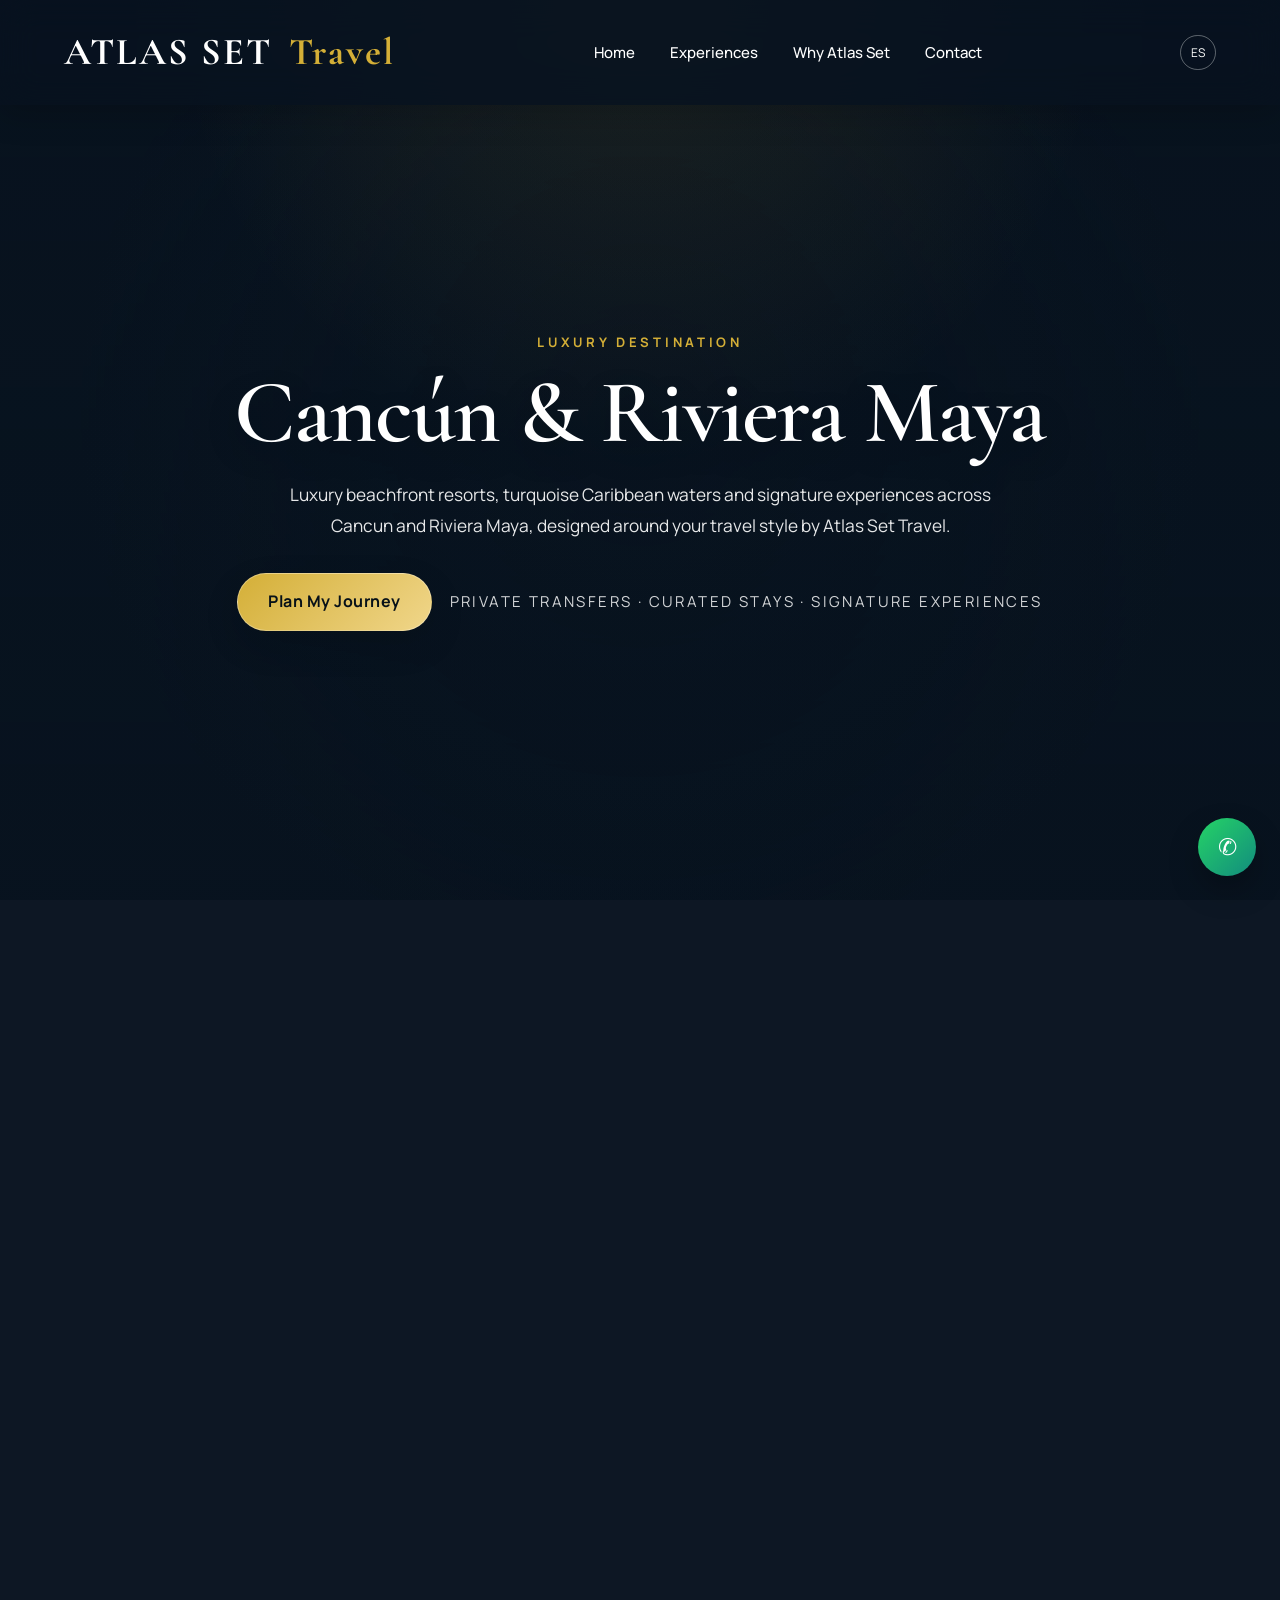
==== commit 1e666361: "Improve destination conversion flow with local inquiry forms" ====
--- a/destinations/cancun.html
+++ b/destinations/cancun.html
@@ -91,7 +91,7 @@
 
 <li><a href="../index.html#why-atlas-set" data-lang="nav.why">Why Atlas Set</a></li>
 
-<li><a href="../index.html#inquiry" data-lang="nav.contact">Contact</a></li>
+<li><a href="#inquiry" data-lang="nav.contact">Contact</a></li>
 
 </ul>
 
@@ -129,7 +129,7 @@
 
 <div class="hero-actions">
 
-<a href="../index.html#inquiry"
+<a href="#inquiry"
 class="btn btn-primary"
 data-lang="hero.cta">
 
@@ -193,8 +193,6 @@
                         Sail the turquoise coast on a private catamaran with elevated service, curated stops and relaxed island elegance.
                     </p>
 
-                    <a href="../index.html#inquiry" class="btn btn-secondary" data-lang="signature.cta">Learn More</a>
-
                 </div>
 
             </article>
@@ -223,8 +221,6 @@
                         Discover hidden cenotes with private access, personalized guidance and an atmosphere designed for calm exploration.
                     </p>
 
-                    <a href="../index.html#inquiry" class="btn btn-secondary" data-lang="signature.cta">Learn More</a>
-
                 </div>
 
             </article>
@@ -253,8 +249,6 @@
                         Enjoy golden-hour views, refined dining and curated ambiance while the Caribbean horizon sets the tone.
                     </p>
 
-                    <a href="../index.html#inquiry" class="btn btn-secondary" data-lang="signature.cta">Learn More</a>
-
                 </div>
 
             </article>
@@ -283,8 +277,6 @@
                         Reconnect with exclusive spa rituals, oceanfront wellness treatments and a fully restorative day.
                     </p>
 
-                    <a href="../index.html#inquiry" class="btn btn-secondary" data-lang="signature.cta">Learn More</a>
-
                 </div>
 
             </article>
@@ -313,8 +305,6 @@
                         Explore vibrant marine life and immersive underwater art with private coordination and premium comfort.
                     </p>
 
-                    <a href="../index.html#inquiry" class="btn btn-secondary" data-lang="signature.cta">Learn More</a>
-
                 </div>
 
             </article>
@@ -343,12 +333,18 @@
                         Combine Mayan heritage, coastal beauty and tailored pacing on a private full-day Riviera journey.
                     </p>
 
-                    <a href="../index.html#inquiry" class="btn btn-secondary" data-lang="signature.cta">Learn More</a>
-
-                </div>
-
-            </article>
-
+                </div>
+
+            </article>
+
+        </div>
+
+        <div class="experience-planning-cta">
+            <div>
+                <h3 data-lang="signatureJourney.title">Make it part of your journey</h3>
+                <p data-lang="signatureJourney.text">Experiences like these can be incorporated into a trip designed around you.</p>
+            </div>
+            <a href="#inquiry" class="btn btn-secondary" data-lang="signatureJourney.cta">Design My Experience</a>
         </div>
 
     </div>
@@ -405,7 +401,7 @@
                         Elevated all-inclusive stays with refined dining, beautiful surroundings and effortless resort living.
                     </p>
 
-                    <a href="../index.html#inquiry" class="btn btn-secondary" data-lang="resorts.cta">Find My Resort</a>
+                    <a href="#inquiry" class="btn btn-secondary" data-lang="resorts.cta">Find My Resort</a>
 
                 </div>
 
@@ -445,7 +441,7 @@
                         Serene beachfront stays designed for couples, with sophisticated dining, spa experiences and time to unwind.
                     </p>
 
-                    <a href="../index.html#inquiry" class="btn btn-secondary" data-lang="resorts.cta">Find My Resort</a>
+                    <a href="#inquiry" class="btn btn-secondary" data-lang="resorts.cta">Find My Resort</a>
 
                 </div>
 
@@ -485,7 +481,7 @@
                         Upscale resorts balancing family-friendly experiences, spacious accommodations and elevated service.
                     </p>
 
-                    <a href="../index.html#inquiry" class="btn btn-secondary" data-lang="resorts.cta">Find My Resort</a>
+                    <a href="#inquiry" class="btn btn-secondary" data-lang="resorts.cta">Find My Resort</a>
 
                 </div>
 
@@ -546,7 +542,7 @@
         </div>
 
         <div class="value-cta">
-            <a href="../index.html#inquiry" class="btn btn-secondary" data-lang="value.cta">Ask us to compare your trip</a>
+            <a href="#inquiry" class="btn btn-secondary" data-lang="value.cta">Ask us to compare your trip</a>
         </div>
 
     </div>
@@ -903,7 +899,7 @@
 
         <div class="final-cta-buttons">
 
-            <a href="../index.html#inquiry" class="btn btn-primary" data-lang="cta.primary">Start Your Journey With Atlas Set</a>
+            <a href="#inquiry" class="btn btn-primary" data-lang="cta.primary">Start Your Journey With Atlas Set</a>
 
             <a href="mailto:helloatlasset@gmail.com" class="btn btn-light" data-lang="contact.emailCta">Contact Atlas Set</a>
 
@@ -923,6 +919,66 @@
 
 </section>
 
+<section class="contact-section" id="inquiry">
+
+    <div class="container">
+
+        <div class="section-title">
+            <span class="section-eyebrow" data-lang="form.eyebrow">START PLANNING</span>
+            <h2 data-lang="form.title">Let's design your Cancun escape</h2>
+            <p data-lang="form.text">Tell us what you're imagining. We'll help you bring together the right resort, experiences, and trip details.</p>
+        </div>
+
+        <form action="https://formsubmit.co/helloatlasset@gmail.com" method="POST" class="contact-form" aria-label="Travel inquiry form">
+            <input type="hidden" name="_subject" value="New Atlas Set Cancun Travel Inquiry">
+            <input type="hidden" name="_captcha" value="false">
+            <input type="text" name="_honey" style="display:none" tabindex="-1" autocomplete="off">
+            <input type="hidden" name="_next" value="https://atlassettravel.com/destinations/cancun.html?success=true#inquiry">
+
+            <div class="form-grid">
+                <div class="form-group">
+                    <label for="full-name" data-lang="form.fullname">Full Name</label>
+                    <input id="full-name" type="text" name="Full Name" autocomplete="name" required>
+                </div>
+                <div class="form-group">
+                    <label for="email" data-lang="form.email">Email</label>
+                    <input id="email" type="email" name="Email" autocomplete="email" required>
+                </div>
+                <div class="form-group">
+                    <label for="phone" data-lang="form.phone">Phone</label>
+                    <input id="phone" type="tel" name="Phone" autocomplete="tel">
+                </div>
+                <div class="form-group">
+                    <label for="destination" data-lang="form.destination">Destination</label>
+                    <input id="destination" type="text" name="Destination" value="Cancun &amp; Riviera Maya" autocomplete="off">
+                </div>
+                <div class="form-group">
+                    <label for="travel-dates" data-lang="form.dates">Travel Dates</label>
+                    <input id="travel-dates" type="text" name="Travel Dates" autocomplete="off">
+                </div>
+                <div class="form-group">
+                    <label for="travelers" data-lang="form.travelers">Number of Travelers</label>
+                    <input id="travelers" type="number" name="Travelers" min="1" autocomplete="off">
+                </div>
+                <div class="form-group">
+                    <label for="budget" data-lang="form.budget">Estimated Budget</label>
+                    <input id="budget" type="text" name="Budget" autocomplete="off">
+                </div>
+            </div>
+
+            <div class="form-group">
+                <label for="experience" data-lang="form.question">What kind of experience are you looking for?</label>
+                <textarea id="experience" name="Experience" rows="6" data-lang="form.placeholder" data-lang-type="placeholder" placeholder="Luxury resort, family vacation, cruise, Europe tour, honeymoon, adventure..."></textarea>
+            </div>
+
+            <button type="submit" class="btn btn-primary" data-lang="form.submit">Send My Inquiry</button>
+            <p class="form-privacy-note" data-lang="form.privacy" data-lang-type="html">By submitting this inquiry, you agree to our <a href="../privacy.html">Privacy Policy</a> and <a href="../terms.html">Terms of Service</a>.</p>
+        </form>
+
+    </div>
+
+</section>
+
 </main>
 
 <a href="https://wa.me/17865035312" class="whatsapp-float" aria-label="Contact Atlas Set Travel on WhatsApp" data-lang="whatsapp.aria" data-lang-type="aria-label"></a>
--- a/css/style.css
+++ b/css/style.css
@@ -1640,6 +1640,35 @@
     text-underline-offset: 2px;
 }
 
+.experience-planning-cta {
+    max-width: 920px;
+    margin: 42px auto 0;
+    padding-top: 30px;
+    border-top: 1px solid rgba(255,255,255,.12);
+    display: flex;
+    align-items: center;
+    justify-content: space-between;
+    gap: 28px;
+}
+
+.experience-planning-cta h3 {
+    margin: 0 0 8px;
+    color: #fff;
+    font-family: "Cormorant Garamond", serif;
+    font-size: 32px;
+    font-weight: 600;
+}
+
+.experience-planning-cta p {
+    margin: 0;
+    color: #cbd4df;
+    line-height: 1.7;
+}
+
+.experience-planning-cta .btn {
+    flex: 0 0 auto;
+}
+
 @media(max-width:900px){
 
     .form-grid{
@@ -1655,6 +1684,11 @@
 
     .contact-section{
         padding: 40px 5% 80px;
+    }
+
+    .experience-planning-cta {
+        align-items: flex-start;
+        flex-direction: column;
     }
 
 }
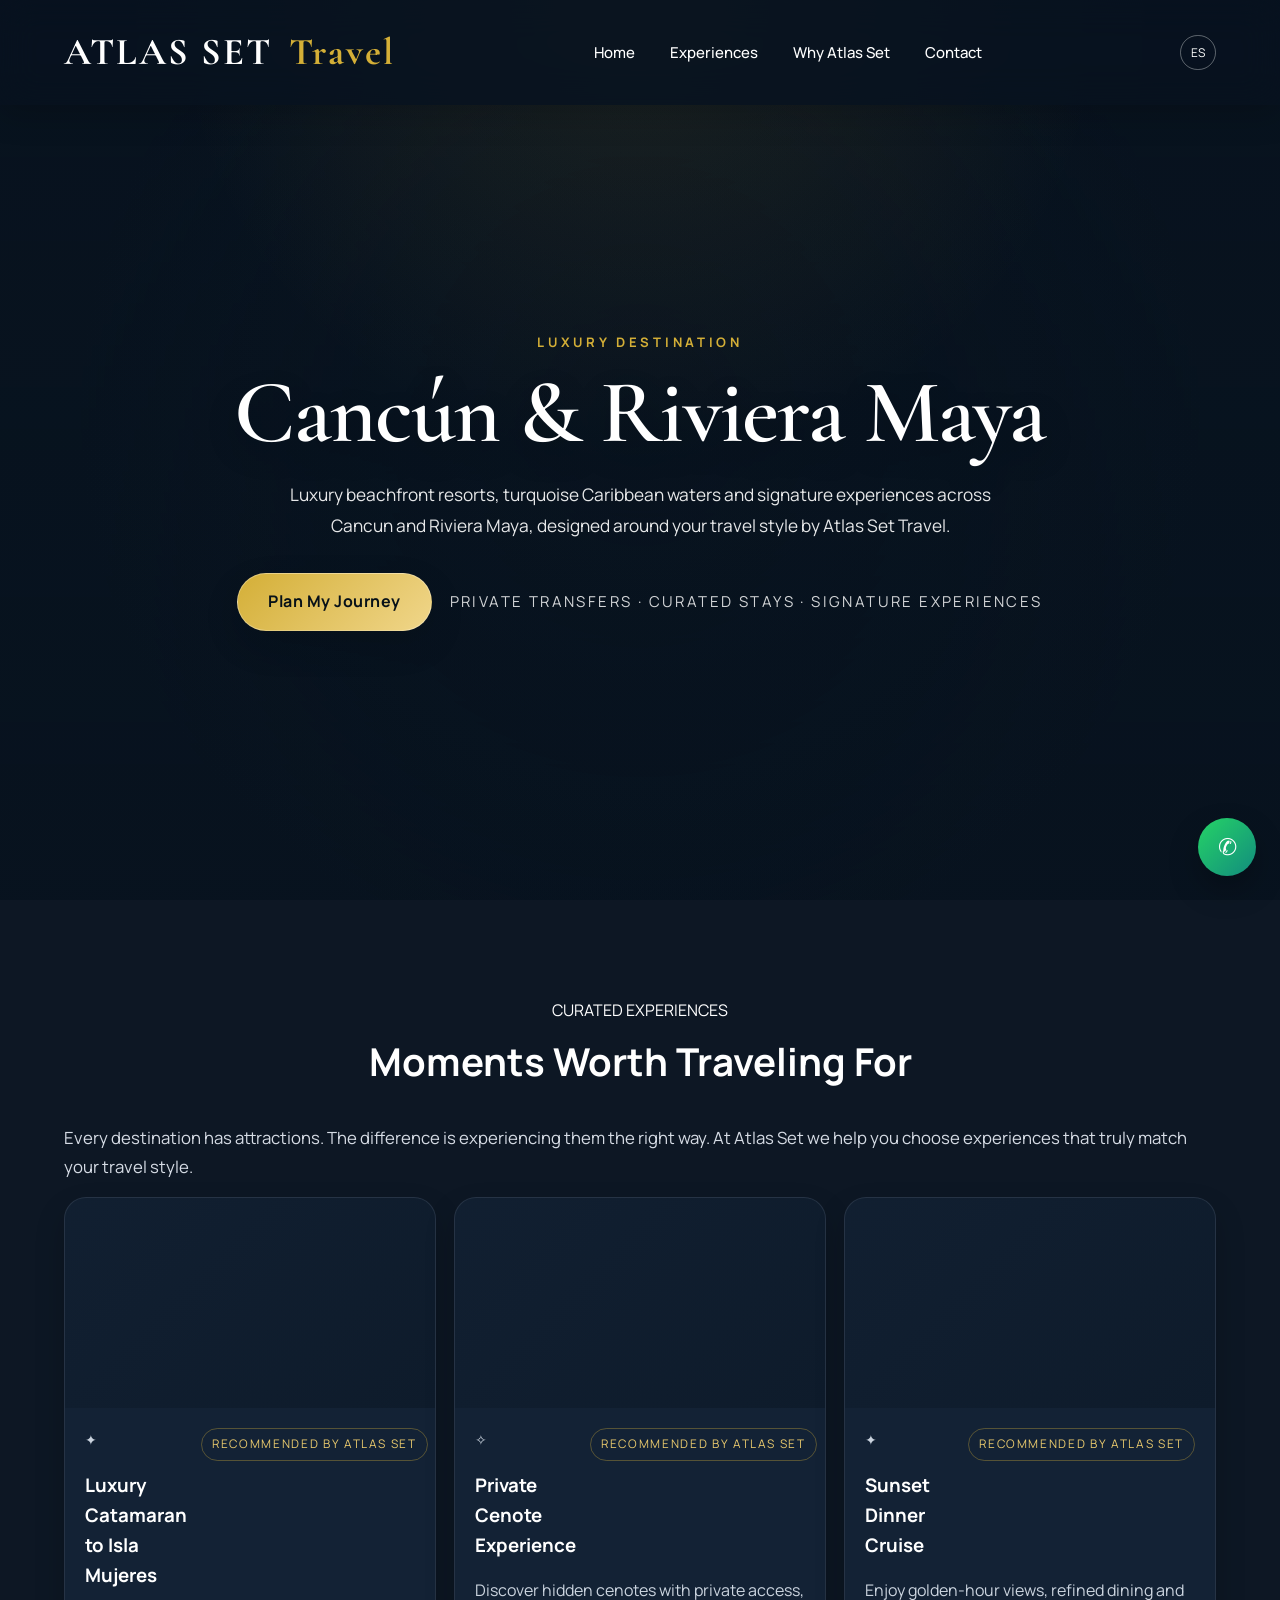
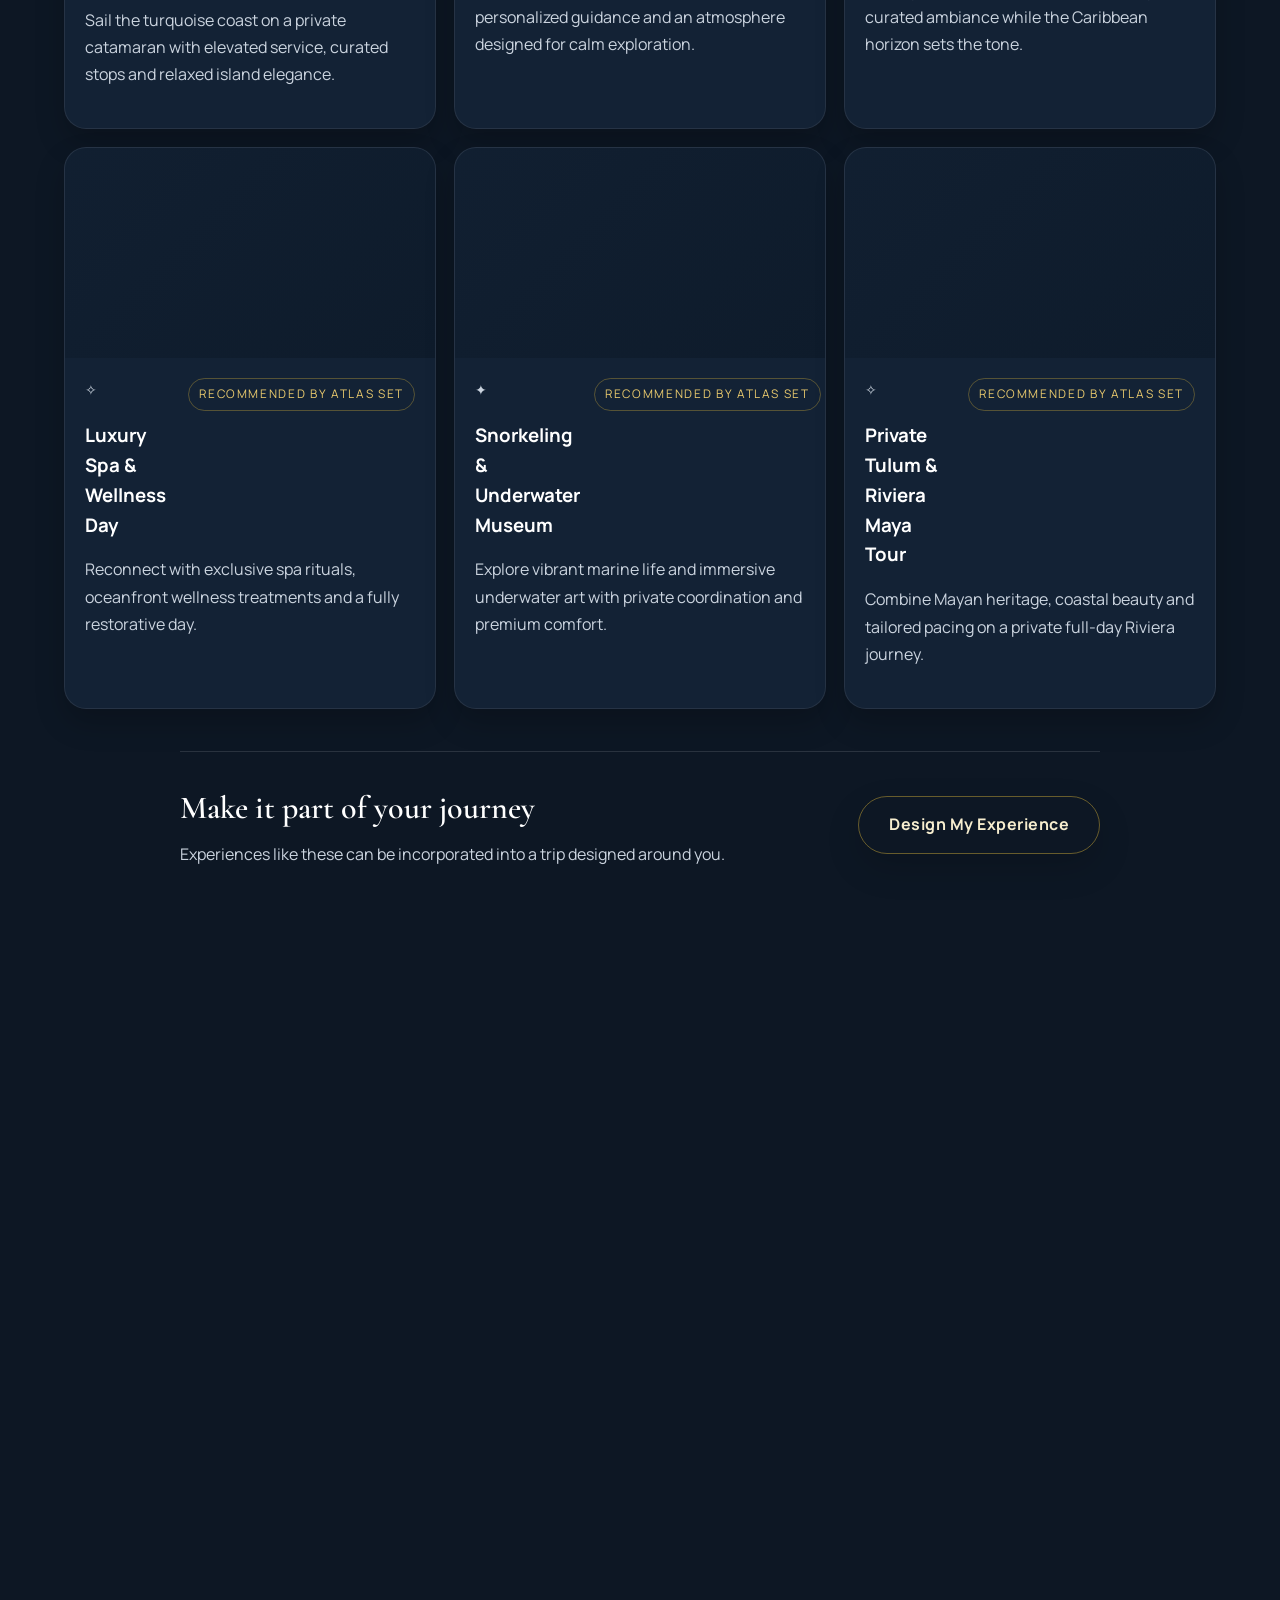
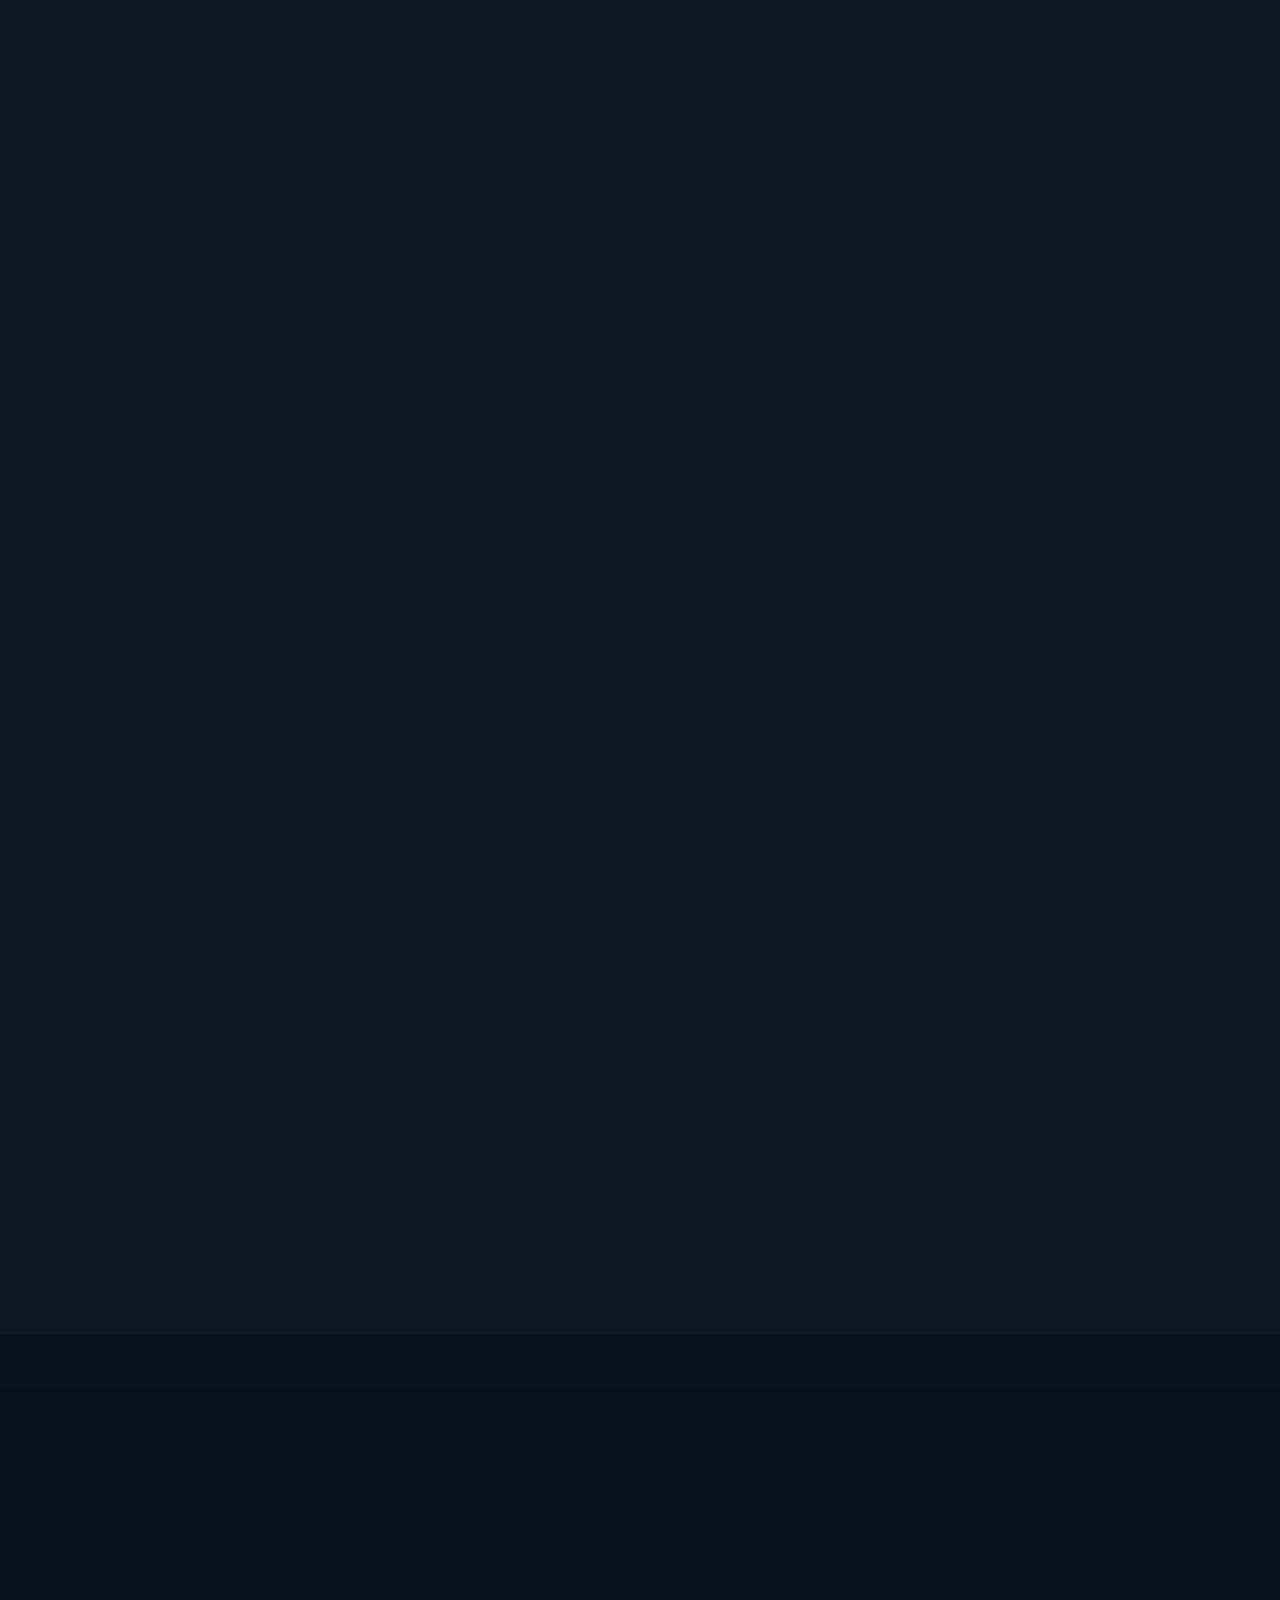
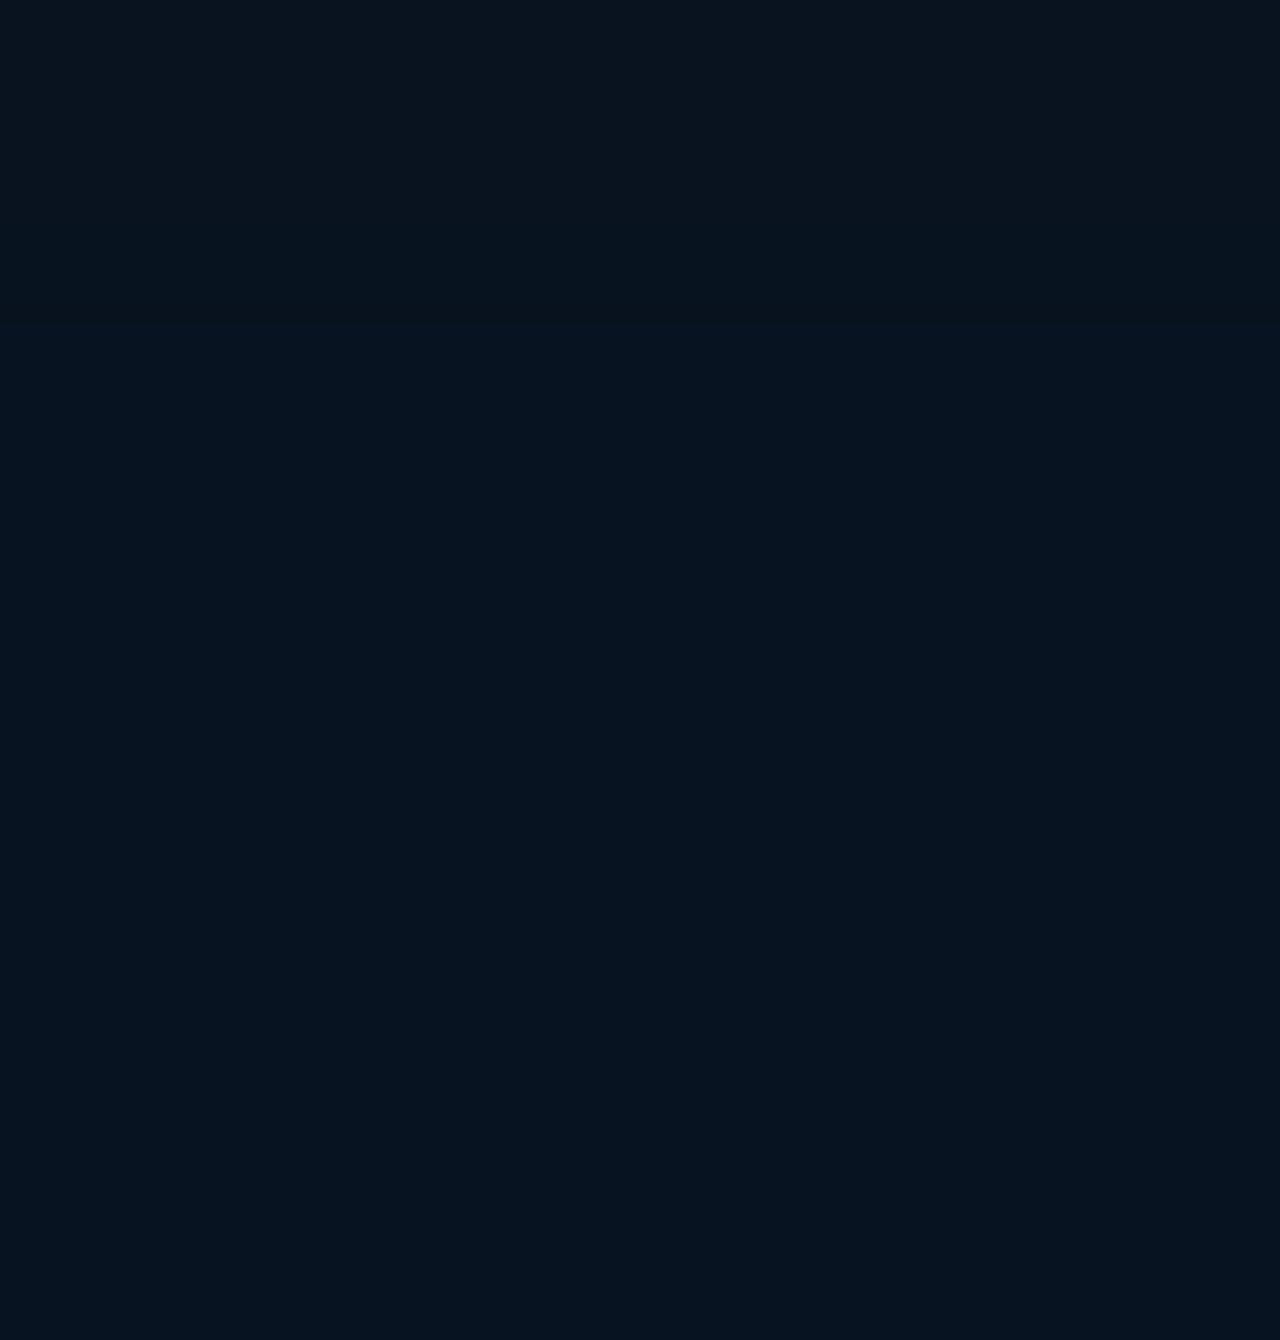
==== commit 3d5f29f0: "Optimize mobile navigation and responsive UX" ====
--- a/destinations/cancun.html
+++ b/destinations/cancun.html
@@ -63,13 +63,13 @@
 rel="stylesheet">
 
 <link rel="stylesheet"
-href="../css/style.css">
+href="../css/style.css?v=7">
 
 </head>
 
 <body>
 
-<header class="site-header">
+<header class="site-header header">
 
 <div class="container header-container">
 
@@ -81,7 +81,13 @@
 
 </a>
 
-<nav aria-label="Primary navigation">
+<button class="menu-toggle" type="button" id="menu-toggle" aria-expanded="false" aria-controls="mobile-nav" aria-label="Toggle navigation">
+<span></span>
+<span></span>
+<span></span>
+</button>
+
+<nav class="site-nav" id="mobile-nav" aria-label="Primary navigation">
 
 <ul class="nav-links">
 
@@ -96,10 +102,14 @@
 </ul>
 
 </nav>
+
+<div class="right-menu">
 
 <button class="language" type="button" id="language-toggle" aria-label="Switch language">
 EN
 </button>
+
+</div>
 
 </div>
 
@@ -983,7 +993,7 @@
 
 <a href="https://wa.me/17865035312" class="whatsapp-float" aria-label="Contact Atlas Set Travel on WhatsApp" data-lang="whatsapp.aria" data-lang-type="aria-label"></a>
 
-<script src="../js/script.js"></script>
+<script src="../js/script.js?v=8"></script>
 
 </body>
 
--- a/css/style.css
+++ b/css/style.css
@@ -1074,6 +1074,14 @@
 
 @media (max-width: 768px) {
 
+    html {
+        scroll-padding-top: 88px;
+    }
+
+    .header .container {
+        flex-wrap: wrap;
+    }
+
     .container {
         width: 92%;
         padding: 18px 0;
@@ -1318,6 +1326,30 @@
 
 @media (max-width: 600px) {
 
+    .destination-hero {
+        min-height: 100svh;
+        padding: 110px 20px 64px;
+    }
+
+    [data-page="puntaCana"] .destination-hero .hero-content h1,
+    [data-page="orlando"] .destination-hero .hero-content h1,
+    [data-page="europe"] .destination-hero .hero-content h1,
+    [data-page="hawaii"] .destination-hero .hero-content h1 {
+        margin-bottom: 16px;
+        font-size: clamp(40px, 11vw, 46px);
+        line-height: 1;
+    }
+
+    [data-page="puntaCana"] .destination-hero .hero-content p,
+    [data-page="orlando"] .destination-hero .hero-content p,
+    [data-page="europe"] .destination-hero .hero-content p,
+    [data-page="hawaii"] .destination-hero .hero-content p {
+        max-width: 35ch;
+        margin-bottom: 22px;
+        font-size: 0.94rem;
+        line-height: 1.55;
+    }
+
     .experience-card {
         height: 300px;
         border-radius: 20px;
@@ -1369,8 +1401,10 @@
         letter-spacing: 0.12em;
     }
 
-    .destination-hero {
-        padding: 160px 20px 100px;
+    .resort-top {
+        flex-direction: column;
+        align-items: flex-start;
+        gap: 10px;
     }
 
     .nav-links {
@@ -1419,8 +1453,12 @@
     }
 
     .hero h1 {
-        font-size: 38px;
-        line-height: 1.08;
+        font-size: 34px;
+        line-height: 1.04;
+    }
+
+    .hero h1 br {
+        display: none;
     }
 
     .hero p {
@@ -1480,7 +1518,7 @@
 @media (max-width: 390px) {
 
     .hero h1 {
-        font-size: 35px;
+        font-size: 32px;
     }
 
     .hero p {
@@ -1517,7 +1555,7 @@
     }
 
     .hero h1 {
-        font-size: 32px;
+        font-size: 30px;
     }
 
     .btn {
@@ -2363,6 +2401,18 @@
     transform:translateY(-3px);
 }
 
+@media (max-width: 600px) {
+    .resort-badge {
+        white-space: normal;
+        line-height: 1.4;
+    }
+
+    .whatsapp-float.is-hidden-over-hero {
+        visibility: hidden;
+        pointer-events: none;
+    }
+}
+
 /* ===== CANCUN COMPACT PASS ===== */
 
 [data-page="cancun"] .destination-intro {
